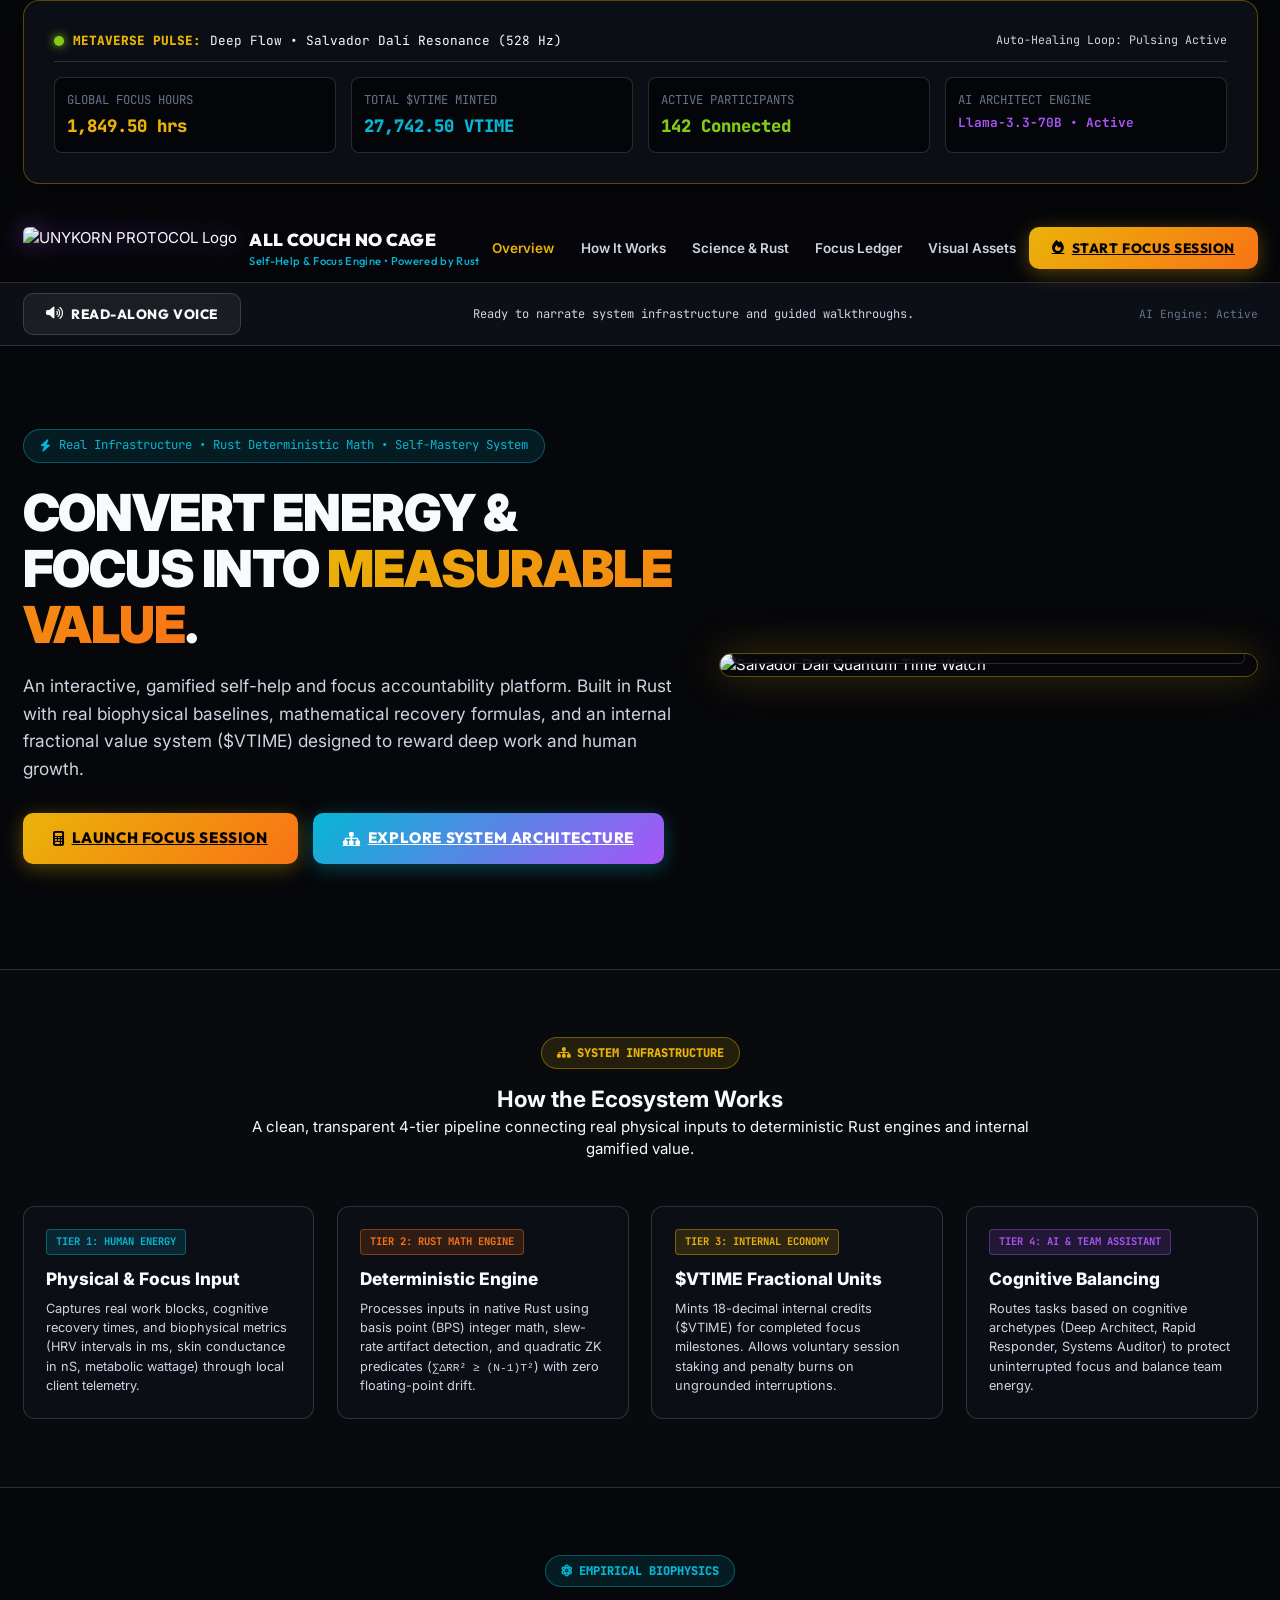
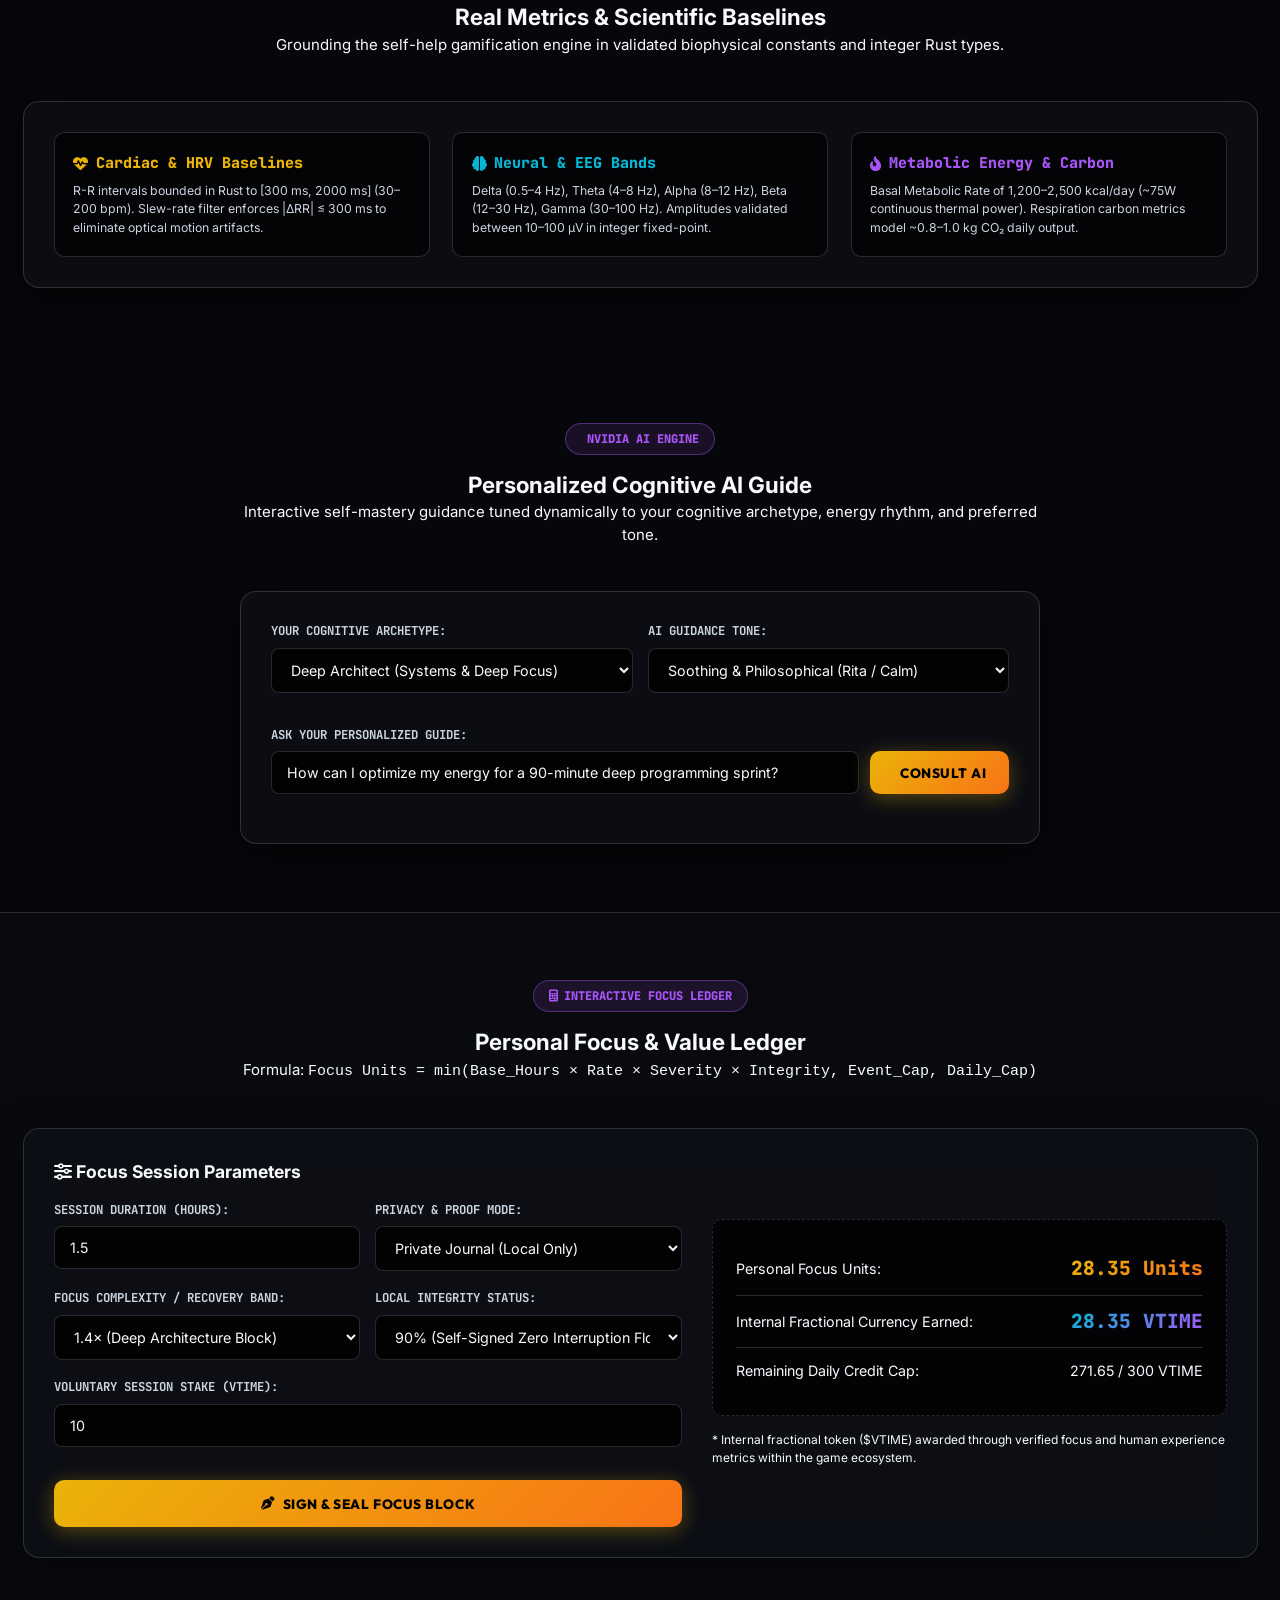
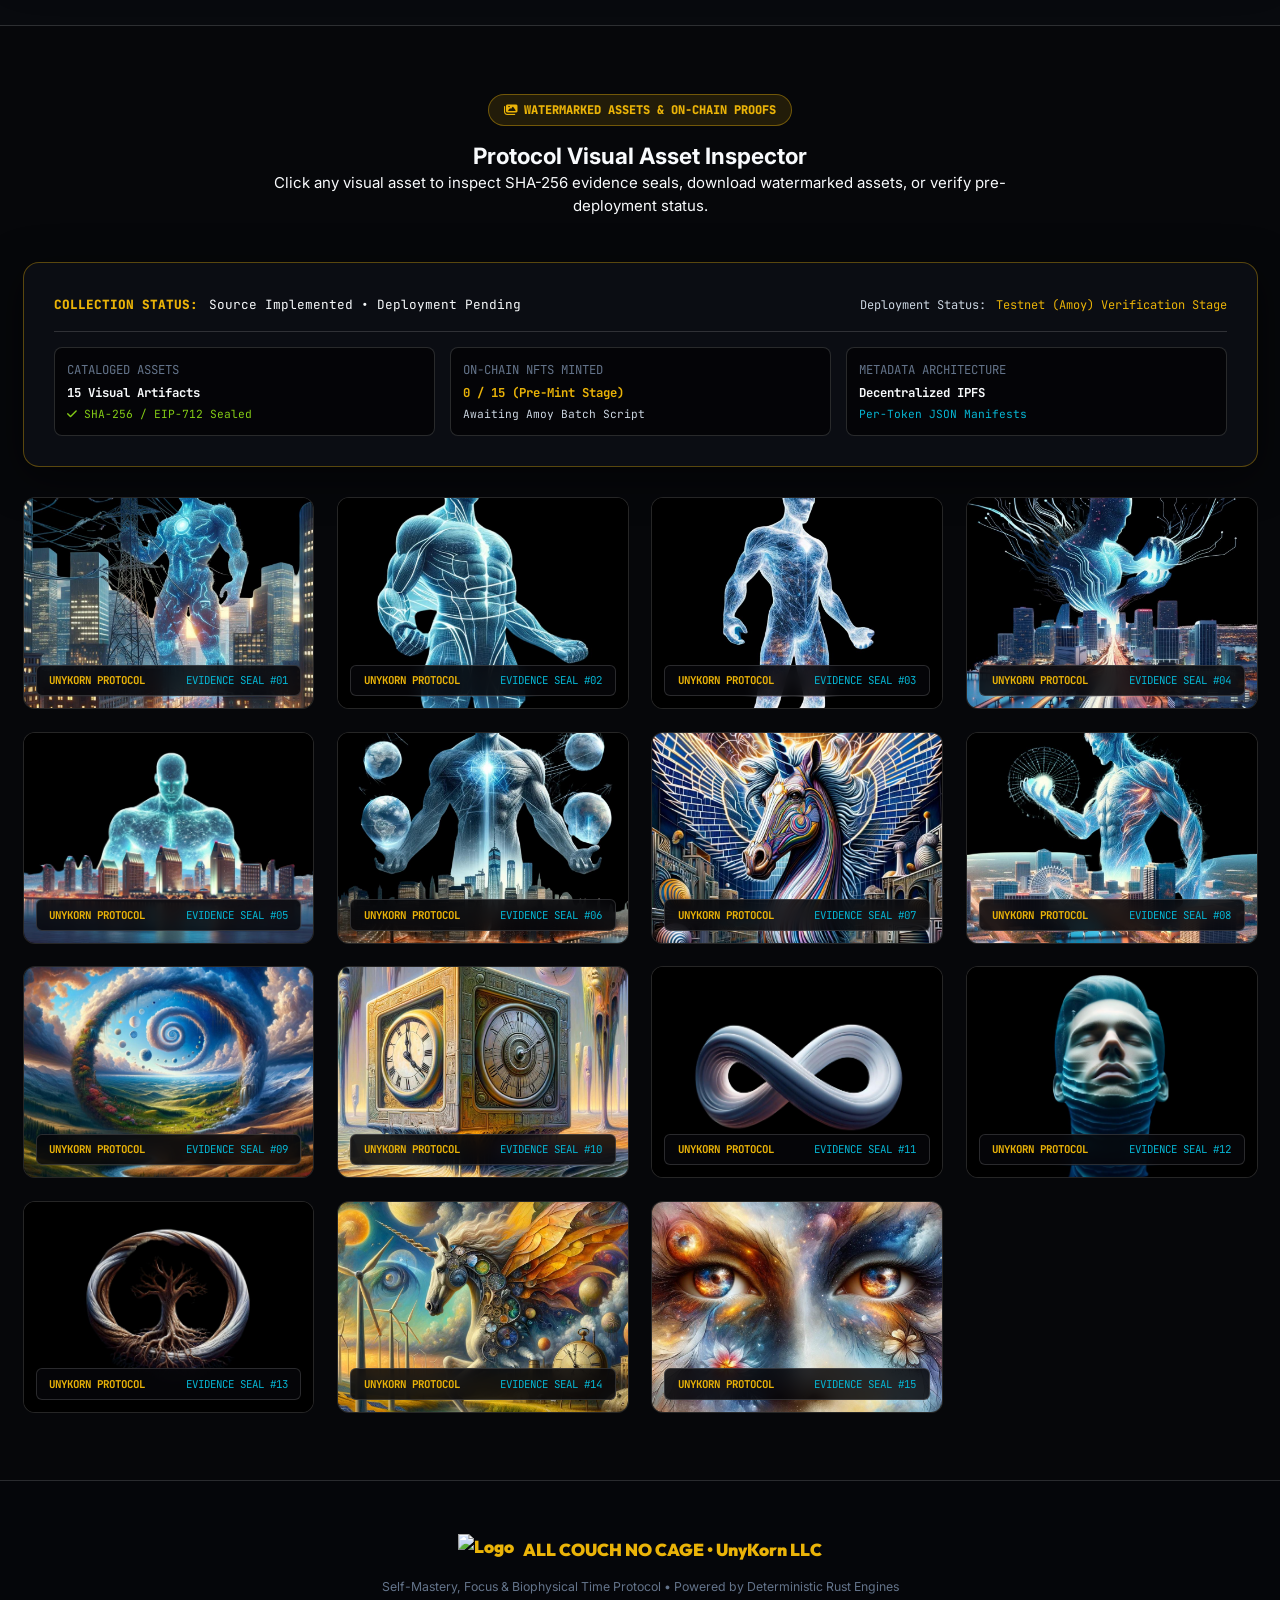
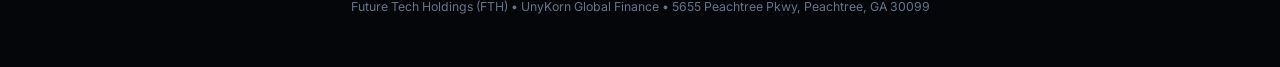
==== index.html @ 0e768bc2 "feat: Bring entire Metaverse World Pulse HUD, Live Poller, and Autonomous Architect Engine to life" ====
<!DOCTYPE html>
<html lang="en">
<head>
  <meta charset="UTF-8" />
  <meta name="viewport" content="width=device-width, initial-scale=1.0" />
  <title>ALL COUCH NO CAGE — Self-Mastery, Focus & Biophysical Time Protocol</title>
  <meta name="description" content="A self-help, focus accountability, and biophysical energy tracking system powered by deterministic Rust engines, verifiable math, and interactive personal growth tools." />
  
  <!-- Google Fonts: Outfit (Display), Inter (Body), JetBrains Mono (Technical) -->
  <link rel="preconnect" href="https://fonts.googleapis.com" />
  <link rel="preconnect" href="https://fonts.gstatic.com" crossorigin />
  <link href="https://fonts.googleapis.com/css2?family=Outfit:wght@600;700;800;900&family=Inter:wght@400;500;600;700&family=JetBrains+Mono:wght@400;500;700&display=swap" rel="stylesheet" />
  
  <!-- Font Awesome Icons -->
  <link rel="stylesheet" href="https://cdnjs.cloudflare.com/ajax/libs/font-awesome/6.4.0/css/all.min.css" />

  <!-- Liquid Glassmorphism Stylesheet -->
  <link rel="stylesheet" href="style.css" />

  <style>
    /* System Architecture Visual Tree */
    .arch-flow-grid {
      display: grid;
      grid-template-columns: repeat(auto-fit, minmax(260px, 1fr));
      gap: 1.5rem;
      margin-top: 2rem;
    }
    .arch-card {
      background: rgba(14, 17, 24, 0.75);
      border: 1px solid var(--border-glass);
      border-radius: 12px;
      padding: 1.5rem;
      position: relative;
      transition: var(--transition-glass);
    }
    .arch-card:hover {
      border-color: var(--accent-gold);
      transform: translateY(-3px);
    }
    .arch-badge {
      display: inline-block;
      padding: 0.25rem 0.6rem;
      font-family: var(--font-mono);
      font-size: 0.7rem;
      font-weight: 700;
      border-radius: 4px;
      margin-bottom: 0.75rem;
      text-transform: uppercase;
    }
    .badge-rust { background: rgba(249, 115, 22, 0.15); color: var(--accent-flame); border: 1px solid rgba(249, 115, 22, 0.4); }
    .badge-bio { background: rgba(6, 182, 212, 0.15); color: var(--accent-cyan); border: 1px solid rgba(6, 182, 212, 0.4); }
    .badge-token { background: rgba(234, 179, 8, 0.15); color: var(--accent-gold); border: 1px solid rgba(234, 179, 8, 0.4); }
    .badge-ai { background: rgba(168, 85, 247, 0.15); color: var(--accent-purple); border: 1px solid rgba(168, 85, 247, 0.4); }

    /* Interactive Voice & Narration Bar */
    .narration-bar {
      position: sticky;
      top: 65px;
      z-index: 95;
      background: rgba(14, 17, 24, 0.9);
      backdrop-filter: blur(16px);
      border-bottom: 1px solid var(--border-glass);
      padding: 0.65rem 1.5rem;
      display: flex;
      align-items: center;
      justify-content: space-between;
      gap: 1rem;
      font-size: 0.85rem;
    }
    .read-highlight {
      outline: 2px solid var(--accent-gold);
      background: rgba(234, 179, 8, 0.08) !important;
      border-radius: 8px;
      transition: all 0.3s ease;
    }
  </style>
</head>
<body>

  <!-- Live Metaverse World Pulse HUD -->
  <section class="section" style="padding-top: 0; padding-bottom: 2rem;">
    <div class="section-container">
      <div class="glass-panel" style="border-color: rgba(234, 179, 8, 0.35); background: rgba(14, 17, 24, 0.85);">
        <div style="display: flex; justify-content: space-between; align-items: center; flex-wrap: wrap; gap: 1rem; border-bottom: 1px solid var(--border-glass); padding-bottom: 0.75rem; margin-bottom: 1rem;">
          <div style="display: flex; align-items: center; gap: 0.6rem;">
            <span style="display: inline-block; width: 10px; height: 10px; border-radius: 50%; background: var(--accent-lime); box-shadow: 0 0 10px var(--accent-lime);"></span>
            <span style="font-family: var(--font-mono); font-size: 0.85rem; color: var(--accent-gold); font-weight: 800;">METAVERSE PULSE:</span>
            <span id="worldAtmosphere" style="font-family: var(--font-mono); font-size: 0.85rem; color: var(--text-main);">Deep Flow • Salvador Dalí Resonance (528 Hz)</span>
          </div>
          <div style="font-family: var(--font-mono); font-size: 0.78rem; color: var(--text-muted);">
            Auto-Healing Loop: <span class="text-lime">Pulsing Active</span>
          </div>
        </div>

        <div style="display: grid; grid-template-columns: repeat(auto-fit, minmax(180px, 1fr)); gap: 1rem; font-family: var(--font-mono); font-size: 0.82rem;">
          <div style="background: rgba(0,0,0,0.6); padding: 0.85rem; border-radius: 8px; border: 1px solid var(--border-glass);">
            <div style="color: var(--text-dim); margin-bottom: 0.25rem;">GLOBAL FOCUS HOURS</div>
            <div id="worldGlobalHours" style="color: var(--accent-gold); font-size: 1.15rem; font-weight: 800;">1,849.50 hrs</div>
          </div>
          <div style="background: rgba(0,0,0,0.6); padding: 0.85rem; border-radius: 8px; border: 1px solid var(--border-glass);">
            <div style="color: var(--text-dim); margin-bottom: 0.25rem;">TOTAL $VTIME MINTED</div>
            <div id="worldTotalVtime" style="color: var(--accent-cyan); font-size: 1.15rem; font-weight: 800;">27,742.50 VTIME</div>
          </div>
          <div style="background: rgba(0,0,0,0.6); padding: 0.85rem; border-radius: 8px; border: 1px solid var(--border-glass);">
            <div style="color: var(--text-dim); margin-bottom: 0.25rem;">ACTIVE PARTICIPANTS</div>
            <div id="worldParticipants" style="color: var(--accent-lime); font-size: 1.15rem; font-weight: 800;">142 Connected</div>
          </div>
          <div style="background: rgba(0,0,0,0.6); padding: 0.85rem; border-radius: 8px; border: 1px solid var(--border-glass);">
            <div style="color: var(--text-dim); margin-bottom: 0.25rem;">AI ARCHITECT ENGINE</div>
            <div style="color: var(--accent-purple); font-size: 0.85rem; font-weight: 700; margin-top: 0.25rem;">Llama-3.3-70B • Active</div>
          </div>
        </div>
      </div>
    </div>
  </section>
  <div class="liquid-orb orb-gold"></div>
  <div class="liquid-orb orb-cyan"></div>
  <div class="liquid-orb orb-purple"></div>

  <!-- Asset Inspection Lightbox Modal -->
  <div class="modal-overlay" id="assetLightboxModal">
    <div class="lightbox-card">
      <div style="display: flex; justify-content: space-between; align-items: center; border-bottom: 1px solid var(--border-glass); padding-bottom: 0.85rem;">
        <h3 id="lightboxTitle" style="font-size: 1.15rem; font-weight: 800;" class="gold-gradient">Protocol Visual Asset Inspector</h3>
        <button id="closeLightboxBtn" style="background: transparent; border: none; color: var(--text-muted); font-size: 1.4rem; cursor: pointer;">&times;</button>
      </div>

      <div class="lightbox-img-box">
        <div style="position: absolute; top: 12px; right: 12px; background: rgba(234, 179, 8, 0.9); color: #000; padding: 0.4rem 0.85rem; font-family: var(--font-mono); font-size: 0.72rem; font-weight: 800; border-radius: 4px; text-transform: uppercase;">
          UNYKORN PROTOCOL • EVIDENCE SEALED
        </div>
        <img id="lightboxImg" src="images/dali_clock.jpg" alt="Asset Preview" />
      </div>

      <div style="display: flex; justify-content: space-between; font-size: 0.82rem; color: var(--text-muted); font-family: var(--font-mono); margin-bottom: 1.25rem;">
        <span>Format: High-Res Protocol Asset</span>
        <span id="lightboxHash" class="text-cyan">Evidence Hash: 0x8ace92e41b7392a...</span>
        <span class="text-lime">Amoy Verification Stage</span>
      </div>

      <div class="lightbox-actions">
        <a id="downloadAssetBtn" href="images/dali_clock.jpg" download="UNYKORN_PROTOCOL_ASSET.jpg" class="btn btn-gold" style="text-decoration: none;">
          <i class="fa-solid fa-download"></i> Download Watermarked Asset
        </a>
        <button class="btn btn-glass" id="copyHashBtn">
          <i class="fa-solid fa-copy text-cyan"></i> Copy Evidence Seal Hash
        </button>
        <button class="btn btn-cyan" id="attachEvidenceBtn">
          <i class="fa-solid fa-calculator"></i> Attach to Personal Calculator
        </button>
      </div>
    </div>
  </div>

  <!-- Header Navigation -->
  <header class="navbar">
    <div class="nav-container">
      <a href="#overview" class="brand">
        <img src="images/official_logo.png" alt="UNYKORN PROTOCOL Logo" class="brand-logo-img" />
        <div class="brand-text">
          <span>ALL COUCH NO CAGE</span>
          <span class="brand-sub">Self-Help & Focus Engine • Powered by Rust</span>
        </div>
      </a>

      <ul class="nav-links">
        <li><a href="#overview" class="active">Overview</a></li>
        <li><a href="#architecture">How It Works</a></li>
        <li><a href="#biometrics">Science & Rust</a></li>
        <li><a href="#calculator">Focus Ledger</a></li>
        <li><a href="#gallery">Visual Assets</a></li>
      </ul>

      <div class="nav-actions">
        <a href="#calculator" class="btn btn-gold btn-sm">
          <i class="fa-solid fa-fire"></i> Start Focus Session
        </a>
      </div>
    </div>
  </header>

  <!-- Interactive AI Read-Along & Narration Bar -->
  <div class="narration-bar">
    <div style="display: flex; align-items: center; gap: 0.75rem;">
      <button class="btn btn-glass btn-sm" id="playReadAlongBtn">
        <i class="fa-solid fa-volume-high text-gold" id="playIcon"></i> <span id="playBtnText">Read-Along Voice</span>
      </button>
      <button class="btn btn-glass btn-sm" id="stopReadAlongBtn" style="display: none;">
        <i class="fa-solid fa-stop text-cyan"></i> Stop
      </button>
    </div>
    <div style="color: var(--text-muted); font-family: var(--font-mono); font-size: 0.8rem; overflow: hidden; text-overflow: ellipsis; white-space: nowrap; max-width: 600px;" id="narrationStatusText">
      <i class="fa-solid fa-waveform text-gold"></i> Ready to narrate system infrastructure and guided walkthroughs.
    </div>
    <div style="font-family: var(--font-mono); font-size: 0.75rem; color: var(--text-dim);">
      AI Engine: Active
    </div>
  </div>

  <!-- Hero Section -->
  <section class="hero-section" id="overview">
    <div class="hero-grid">
      <div class="hero-content" id="readSection1">
        <div class="hero-tag">
          <i class="fa-solid fa-bolt"></i> Real Infrastructure • Rust Deterministic Math • Self-Mastery System
        </div>

        <h1 class="hero-title">
          CONVERT ENERGY & FOCUS INTO <span class="gold-gradient">MEASURABLE VALUE</span>.
        </h1>

        <p class="hero-desc">
          An interactive, gamified self-help and focus accountability platform. Built in Rust with real biophysical baselines, mathematical recovery formulas, and an internal fractional value system ($VTIME) designed to reward deep work and human growth.
        </p>

        <div class="hero-ctas">
          <a href="#calculator" class="btn btn-gold btn-lg">
            <i class="fa-solid fa-calculator"></i> Launch Focus Session
          </a>
          <a href="#architecture" class="btn btn-cyan btn-lg">
            <i class="fa-solid fa-sitemap"></i> Explore System Architecture
          </a>
        </div>
      </div>

      <!-- Salvador Dalí Quantum Time Watch Visual -->
      <div class="hero-art-box">
        <img src="images/dali_clock.jpg" alt="Salvador Dalí Quantum Time Watch" class="hero-art-img" />
        <div class="liquid-watermark">
          <span class="watermark-brand">UNYKORN PROTOCOL</span>
          <span>DETERMINISTIC RUST ENGINE • EIP-712 VERIFIABLE</span>
        </div>
      </div>
    </div>
  </section>

  <!-- System Architecture & How It Works -->
  <section class="section section-alt" id="architecture">
    <div class="section-container">
      <div class="section-header" id="readSection2">
        <div class="pill-tag gold-pill"><i class="fa-solid fa-sitemap"></i> System Infrastructure</div>
        <h2>How the Ecosystem Works</h2>
        <p>A clean, transparent 4-tier pipeline connecting real physical inputs to deterministic Rust engines and internal gamified value.</p>
      </div>

      <div class="arch-flow-grid">
        <div class="arch-card">
          <div class="arch-badge badge-bio">Tier 1: Human Energy</div>
          <h3 style="font-size: 1.15rem; font-weight: 800; margin-bottom: 0.5rem;">Physical & Focus Input</h3>
          <p style="font-size: 0.85rem; color: var(--text-muted); line-height: 1.5;">
            Captures real work blocks, cognitive recovery times, and biophysical metrics (HRV intervals in ms, skin conductance in nS, metabolic wattage) through local client telemetry.
          </p>
        </div>

        <div class="arch-card">
          <div class="arch-badge badge-rust">Tier 2: Rust Math Engine</div>
          <h3 style="font-size: 1.15rem; font-weight: 800; margin-bottom: 0.5rem;">Deterministic Engine</h3>
          <p style="font-size: 0.85rem; color: var(--text-muted); line-height: 1.5;">
            Processes inputs in native Rust using basis point (BPS) integer math, slew-rate artifact detection, and quadratic ZK predicates (<code style="font-size: 0.75rem;">∑ΔRR² ≥ (N-1)T²</code>) with zero floating-point drift.
          </p>
        </div>

        <div class="arch-card">
          <div class="arch-badge badge-token">Tier 3: Internal Economy</div>
          <h3 style="font-size: 1.15rem; font-weight: 800; margin-bottom: 0.5rem;">$VTIME Fractional Units</h3>
          <p style="font-size: 0.85rem; color: var(--text-muted); line-height: 1.5;">
            Mints 18-decimal internal credits ($VTIME) for completed focus milestones. Allows voluntary session staking and penalty burns on ungrounded interruptions.
          </p>
        </div>

        <div class="arch-card">
          <div class="arch-badge badge-ai">Tier 4: AI & Team Assistant</div>
          <h3 style="font-size: 1.15rem; font-weight: 800; margin-bottom: 0.5rem;">Cognitive Balancing</h3>
          <p style="font-size: 0.85rem; color: var(--text-muted); line-height: 1.5;">
            Routes tasks based on cognitive archetypes (Deep Architect, Rapid Responder, Systems Auditor) to protect uninterrupted focus and balance team energy.
          </p>
        </div>
      </div>
    </div>
  </section>

  <!-- Science, Biophysics & Rust Verification -->
  <section class="section" id="biometrics">
    <div class="section-container">
      <div class="section-header" id="readSection3">
        <div class="pill-tag cyan-pill"><i class="fa-solid fa-atom"></i> Empirical Biophysics</div>
        <h2>Real Metrics & Scientific Baselines</h2>
        <p>Grounding the self-help gamification engine in validated biophysical constants and integer Rust types.</p>
      </div>

      <div class="glass-panel" style="display: grid; grid-template-columns: repeat(auto-fit, minmax(280px, 1fr)); gap: 1.5rem;">
        <div style="background: rgba(0,0,0,0.6); padding: 1.25rem; border-radius: 10px; border: 1px solid var(--border-glass);">
          <div style="display: flex; align-items: center; gap: 0.5rem; color: var(--accent-gold); font-weight: 800; font-family: var(--font-mono); margin-bottom: 0.5rem;">
            <i class="fa-solid fa-heart-pulse"></i> Cardiac & HRV Baselines
          </div>
          <p style="font-size: 0.82rem; color: var(--text-muted); line-height: 1.5;">
            R-R intervals bounded in Rust to [300 ms, 2000 ms] (30–200 bpm). Slew-rate filter enforces |ΔRR| ≤ 300 ms to eliminate optical motion artifacts.
          </p>
        </div>

        <div style="background: rgba(0,0,0,0.6); padding: 1.25rem; border-radius: 10px; border: 1px solid var(--border-glass);">
          <div style="display: flex; align-items: center; gap: 0.5rem; color: var(--accent-cyan); font-weight: 800; font-family: var(--font-mono); margin-bottom: 0.5rem;">
            <i class="fa-solid fa-brain"></i> Neural & EEG Bands
          </div>
          <p style="font-size: 0.82rem; color: var(--text-muted); line-height: 1.5;">
            Delta (0.5–4 Hz), Theta (4–8 Hz), Alpha (8–12 Hz), Beta (12–30 Hz), Gamma (30–100 Hz). Amplitudes validated between 10–100 µV in integer fixed-point.
          </p>
        </div>

        <div style="background: rgba(0,0,0,0.6); padding: 1.25rem; border-radius: 10px; border: 1px solid var(--border-glass);">
          <div style="display: flex; align-items: center; gap: 0.5rem; color: var(--accent-purple); font-weight: 800; font-family: var(--font-mono); margin-bottom: 0.5rem;">
            <i class="fa-solid fa-fire-flame-curved"></i> Metabolic Energy & Carbon
          </div>
          <p style="font-size: 0.82rem; color: var(--text-muted); line-height: 1.5;">
            Basal Metabolic Rate of 1,200–2,500 kcal/day (~75W continuous thermal power). Respiration carbon metrics model ~0.8–1.0 kg CO₂ daily output.
          </p>
        </div>
      </div>
    </div>
  </section>

  <!-- Interactive Personalized AI Guide Section -->
  <section class="section" id="ai-assistant">
    <div class="section-container">
      <div class="section-header">
        <div class="pill-tag purple-pill"><i class="fa-solid fa-microchip-ai"></i> NVIDIA AI Engine</div>
        <h2>Personalized Cognitive AI Guide</h2>
        <p>Interactive self-mastery guidance tuned dynamically to your cognitive archetype, energy rhythm, and preferred tone.</p>
      </div>

      <div class="glass-panel" style="max-width: 800px; margin: 0 auto;">
        <div class="form-row" style="margin-bottom: 1rem;">
          <div class="form-group">
            <label>Your Cognitive Archetype:</label>
            <select id="assistantArchetype">
              <option value="DeepArchitect" selected>Deep Architect (Systems & Deep Focus)</option>
              <option value="RapidResponder">Rapid Responder (High Flow & Triage)</option>
              <option value="SystemsAuditor">Systems Auditor (Precision & Verification)</option>
              <option value="CreativeSynthesizer">Creative Synthesizer (Vision & Exploration)</option>
            </select>
          </div>
          <div class="form-group">
            <label>AI Guidance Tone:</label>
            <select id="assistantTone">
              <option value="Soothing" selected>Soothing & Philosophical (Rita / Calm)</option>
              <option value="Analytical">Analytical & Mathematical (DeepSeek)</option>
              <option value="Direct">Direct & Focused Action</option>
              <option value="Visionary">Visionary & Inspiring</option>
            </select>
          </div>
        </div>

        <div class="form-group">
          <label>Ask your personalized guide:</label>
          <div style="display: flex; gap: 0.75rem;">
            <input type="text" id="assistantPromptInput" placeholder="e.g., How can I eliminate context switching during my next 2-hour coding block?" value="How can I optimize my energy for a 90-minute deep programming sprint?" style="flex: 1;" />
            <button class="btn btn-gold" id="askAssistantBtn">
              <i class="fa-solid fa-sparkles"></i> Consult AI
            </button>
          </div>
        </div>

        <div id="assistantResponseBox" style="margin-top: 1.5rem; background: rgba(0,0,0,0.6); padding: 1.25rem; border-radius: 8px; border: 1px solid var(--border-glass); font-size: 0.88rem; line-height: 1.6; color: var(--text-main); display: none;">
          <div style="display: flex; justify-content: space-between; align-items: center; margin-bottom: 0.5rem; border-bottom: 1px solid var(--border-glass); padding-bottom: 0.35rem;">
            <span style="font-family: var(--font-mono); font-size: 0.75rem; color: var(--accent-gold); font-weight: 700;">NVIDIA NEMOTRON-3 GUIDANCE</span>
            <span id="responseStatus" style="font-size: 0.72rem; color: var(--accent-cyan); font-family: var(--font-mono);">Generation Complete</span>
          </div>
          <p id="assistantResponseText" style="white-space: pre-wrap; margin: 0;"></p>
        </div>
      </div>
    </div>
  </section>

  <!-- Personal Focus Accounting & Integrity Calculator Section -->
  <section class="section section-alt" id="calculator">
    <div class="section-container">
      <div class="section-header" id="readSection4">
        <div class="pill-tag purple-pill"><i class="fa-solid fa-calculator"></i> Interactive Focus Ledger</div>
        <h2>Personal Focus & Value Ledger</h2>
        <p>Formula: <code>Focus Units = min(Base_Hours × Rate × Severity × Integrity, Event_Cap, Daily_Cap)</code></p>
      </div>

      <div class="glass-panel calc-grid">
        <div class="calc-inputs">
          <h3><i class="fa-solid fa-sliders text-cyan"></i> Focus Session Parameters</h3>

          <div class="form-row" style="margin-top: 1rem;">
            <div class="form-group">
              <label>Session Duration (Hours):</label>
              <input type="number" id="calcHours" value="1.5" step="0.1" min="0.1" max="24" />
            </div>
            <div class="form-group">
              <label>Privacy & Proof Mode:</label>
              <select id="privacyModeSelect">
                <option value="private" selected>Private Journal (Local Only)</option>
                <option value="proof">Proof Receipt (Hash on-chain)</option>
                <option value="zk">Selective ZK Proof (Predicate only)</option>
              </select>
            </div>
          </div>

          <div class="form-row">
            <div class="form-group">
              <label>Focus Complexity / Recovery Band:</label>
              <select id="calcSeverity">
                <option value="10000">1.0× (Standard Flow)</option>
                <option value="12000">1.2× (Moderate Context Shift)</option>
                <option value="14000" selected>1.4× (Deep Architecture Block)</option>
                <option value="18000">1.8× (High Complexity Synthesis)</option>
              </select>
            </div>
            <div class="form-group">
              <label>Local Integrity Status:</label>
              <select id="calcEvidenceTier">
                <option value="8000">80% (Self-Reported Completed Session)</option>
                <option value="9000" selected>90% (Self-Signed Zero Interruption Flow)</option>
                <option value="10000">100% (Participant-Signed Session Commitment)</option>
              </select>
            </div>
          </div>

          <div class="form-group">
            <label>Voluntary Session Stake (VTIME):</label>
            <input type="number" id="voluntaryStakeInput" value="10" min="0" max="100" />
          </div>

          <button class="btn btn-gold btn-block" id="triggerEipSignBtn" style="margin-top: 1rem;">
            <i class="fa-solid fa-pen-nib"></i> Sign & Seal Focus Block
          </button>
        </div>

        <div class="calc-results-box">
          <div class="impact-display-box">
            <div class="impact-val-item">
              <span>Personal Focus Units:</span>
              <span id="impactScoreBps" class="val-highlight gold-gradient">22.68 Units</span>
            </div>
            <div class="impact-val-item">
              <span>Internal Fractional Currency Earned:</span>
              <span id="impactCentsVal" class="val-highlight cyan-gradient">22.68 VTIME</span>
            </div>
            <div class="impact-val-item">
              <span>Remaining Daily Credit Cap:</span>
              <span id="confidenceDisplay" class="text-muted">277.32 / 300 VTIME</span>
            </div>
          </div>

          <p class="text-dim" style="font-size: 0.8rem; margin-top: 1rem; line-height: 1.5;">
            * Internal fractional token ($VTIME) awarded through verified focus and human experience metrics within the game ecosystem.
          </p>
        </div>
      </div>
    </div>
  </section>

  <!-- Shared Image Showcase Gallery Section -->
  <section class="section" id="gallery">
    <div class="section-container">
      <div class="section-header" id="readSection5">
        <div class="pill-tag gold-pill"><i class="fa-solid fa-images"></i> Watermarked Assets & On-Chain Proofs</div>
        <h2>Protocol Visual Asset Inspector</h2>
        <p>Click any visual asset to inspect SHA-256 evidence seals, download watermarked assets, or verify pre-deployment status.</p>
      </div>

      <!-- Live On-Chain Minting Status Panel -->
      <div class="glass-panel" style="margin-bottom: 2rem; border-color: rgba(234, 179, 8, 0.35);">
        <div style="display: flex; justify-content: space-between; align-items: center; flex-wrap: wrap; gap: 1rem; border-bottom: 1px solid var(--border-glass); padding-bottom: 1rem; margin-bottom: 1rem;">
          <div>
            <span style="font-family: var(--font-mono); font-size: 0.85rem; color: var(--accent-gold); font-weight: 800;">COLLECTION STATUS:</span>
            <span style="font-family: var(--font-mono); font-size: 0.85rem; color: var(--text-main); margin-left: 0.5rem;">Source Implemented • Deployment Pending</span>
          </div>
          <div>
            <span style="font-family: var(--font-mono); font-size: 0.8rem; color: var(--text-muted);">Deployment Status:</span>
            <span style="font-family: var(--font-mono); font-size: 0.8rem; color: var(--accent-gold); margin-left: 0.35rem;">Testnet (Amoy) Verification Stage</span>
          </div>
        </div>

        <div style="display: grid; grid-template-columns: repeat(auto-fit, minmax(220px, 1fr)); gap: 1rem; font-size: 0.82rem; font-family: var(--font-mono);">
          <div style="background: rgba(0,0,0,0.6); padding: 0.85rem; border-radius: 8px; border: 1px solid var(--border-glass);">
            <div style="color: var(--text-dim); margin-bottom: 0.3rem;">CATALOGED ASSETS</div>
            <div style="color: var(--text-main); font-weight: 700;">15 Visual Artifacts</div>
            <div style="color: var(--accent-lime); font-size: 0.75rem; margin-top: 0.25rem;"><i class="fa-solid fa-check"></i> SHA-256 / EIP-712 Sealed</div>
          </div>
          <div style="background: rgba(0,0,0,0.6); padding: 0.85rem; border-radius: 8px; border: 1px solid var(--border-glass);">
            <div style="color: var(--text-dim); margin-bottom: 0.3rem;">ON-CHAIN NFTS MINTED</div>
            <div style="color: var(--accent-gold); font-weight: 700;">0 / 15 (Pre-Mint Stage)</div>
            <div style="color: var(--text-muted); font-size: 0.75rem; margin-top: 0.25rem;">Awaiting Amoy Batch Script</div>
          </div>
          <div style="background: rgba(0,0,0,0.6); padding: 0.85rem; border-radius: 8px; border: 1px solid var(--border-glass);">
            <div style="color: var(--text-dim); margin-bottom: 0.3rem;">METADATA ARCHITECTURE</div>
            <div style="color: var(--text-main); font-weight: 700;">Decentralized IPFS</div>
            <div style="color: var(--accent-cyan); font-size: 0.75rem; margin-top: 0.25rem;">Per-Token JSON Manifests</div>
          </div>
        </div>
      </div>

      <div class="shared-images-grid" id="watermarkedGalleryGrid">
        <!-- 15 Shared Watermarked Assets injected dynamically via JS -->
      </div>
    </div>
  </section>

  <!-- Footer -->
  <footer class="footer">
    <div class="footer-brand">
      <img src="images/official_logo.png" alt="Logo" style="height: 32px;" />
      <span>ALL COUCH NO CAGE • UnyKorn LLC</span>
    </div>
    <p class="footer-copy">
      Self-Mastery, Focus & Biophysical Time Protocol • Powered by Deterministic Rust Engines<br />
      Future Tech Holdings (FTH) • UnyKorn Global Finance • 5655 Peachtree Pkwy, Peachtree, GA 30099
    </p>
  </footer>

  <!-- Application Engine -->
  <script src="app.js"></script>
</body>
</html>
---- style.css ----
/* ==========================================================================
   ALL COUCH NO CAGE — SALVADOR DALI LIQUID GLASSMORPHISM SYSTEM
   Theme: Wasted Time Protocol & Quantum Spacetime Distortion
   Palette: Cosmic Void (#06070A), Melted Gold (#EAB308), Liquid Cyan (#06B6D4),
            Plasma Purple (#A855F7), Flame Orange (#F97316), Lime (#84CC16)
   ========================================================================== */

:root {
  --bg-dark: #06070a;
  --bg-glass: rgba(14, 17, 24, 0.72);
  --bg-glass-hover: rgba(22, 27, 38, 0.85);
  --border-glass: rgba(255, 255, 255, 0.15);
  --border-glow-gold: rgba(234, 179, 8, 0.4);
  --border-glow-cyan: rgba(6, 182, 212, 0.4);

  --text-main: #f8fafc;
  --text-muted: #cbd5e1;
  --text-dim: #64748b;

  --accent-gold: #eab308;
  --accent-cyan: #06b6d4;
  --accent-purple: #a855f7;
  --accent-flame: #f97316;
  --accent-lime: #84cc16;

  --font-display: 'Outfit', -apple-system, sans-serif;
  --font-body: 'Inter', sans-serif;
  --font-mono: 'JetBrains Mono', monospace;

  --transition-glass: 0.25s cubic-bezier(0.4, 0, 0.2, 1);
}

* { box-sizing: border-box; margin: 0; padding: 0; }
html { scroll-behavior: smooth; background-color: var(--bg-dark); color: var(--text-main); font-family: var(--font-body); font-size: 15px; line-height: 1.5; }
body { overflow-x: hidden; min-height: 100vh; background-color: var(--bg-dark); position: relative; }

/* Cosmic Liquid Ambient Orbs */
.liquid-orb { position: fixed; border-radius: 50%; filter: blur(150px); pointer-events: none; z-index: -1; opacity: 0.28; }
.orb-gold { top: -10%; left: 15%; width: 55vw; height: 55vw; background: radial-gradient(circle, var(--accent-gold), transparent 70%); }
.orb-cyan { top: 35%; right: -10%; width: 50vw; height: 50vw; background: radial-gradient(circle, var(--accent-cyan), transparent 70%); }
.orb-purple { bottom: -10%; left: -10%; width: 60vw; height: 60vw; background: radial-gradient(circle, var(--accent-purple), transparent 70%); }

/* Liquid Glass Card Container */
.glass-panel { background: var(--bg-glass); border: 1px solid var(--border-glass); backdrop-filter: blur(24px); -webkit-backdrop-filter: blur(24px); border-radius: 16px; padding: 2rem; box-shadow: 0 10px 40px rgba(0, 0, 0, 0.5); transition: var(--transition-glass); }
.glass-panel:hover { border-color: rgba(255, 255, 255, 0.25); }

/* Typography Gradients */
.gold-gradient { background: linear-gradient(135deg, var(--accent-gold), var(--accent-flame)); -webkit-background-clip: text; -webkit-text-fill-color: transparent; }
.cyan-gradient { background: linear-gradient(135deg, var(--accent-cyan), var(--accent-purple)); -webkit-background-clip: text; -webkit-text-fill-color: transparent; }

/* Header & Navigation */
.navbar { position: sticky; top: 0; z-index: 100; background: rgba(6, 7, 10, 0.85); backdrop-filter: blur(20px); -webkit-backdrop-filter: blur(20px); border-bottom: 1px solid var(--border-glass); }
.nav-container { max-width: 1320px; margin: 0 auto; padding: 0.85rem 1.5rem; display: flex; align-items: center; justify-content: space-between; }
.brand { display: flex; align-items: center; gap: 0.85rem; text-decoration: none; color: var(--text-main); }
.brand-logo-img { height: 42px; width: auto; filter: drop-shadow(0 0 12px rgba(168, 85, 247, 0.6)); border-radius: 6px; }
.brand-text { font-family: var(--font-display); font-weight: 900; font-size: 1.15rem; letter-spacing: 0.02em; }
.brand-sub { font-size: 0.75rem; color: var(--accent-cyan); display: block; font-weight: 500; }

.nav-links { display: flex; gap: 1.75rem; list-style: none; }
.nav-links a { color: var(--text-muted); text-decoration: none; font-size: 0.9rem; font-weight: 600; transition: var(--transition-glass); }
.nav-links a:hover, .nav-links a.active { color: var(--accent-gold); }

/* Buttons */
.btn { border: none; cursor: pointer; font-family: var(--font-display); font-weight: 800; border-radius: 10px; transition: var(--transition-glass); display: inline-flex; align-items: center; justify-content: center; gap: 0.5rem; text-transform: uppercase; letter-spacing: 0.04em; outline: none; }
.btn-gold { background: linear-gradient(135deg, var(--accent-gold), var(--accent-flame)); color: #000; padding: 0.75rem 1.5rem; font-size: 0.9rem; box-shadow: 0 4px 20px rgba(234, 179, 8, 0.35); }
.btn-gold:hover { transform: translateY(-2px); box-shadow: 0 6px 25px rgba(234, 179, 8, 0.55); }
.btn-cyan { background: linear-gradient(135deg, var(--accent-cyan), var(--accent-purple)); color: #fff; padding: 0.75rem 1.5rem; font-size: 0.9rem; box-shadow: 0 4px 20px rgba(6, 182, 212, 0.35); }
.btn-cyan:hover { transform: translateY(-2px); box-shadow: 0 6px 25px rgba(6, 182, 212, 0.55); }
.btn-glass { background: rgba(255, 255, 255, 0.06); border: 1px solid var(--border-glass); color: var(--text-main); padding: 0.75rem 1.5rem; font-size: 0.9rem; backdrop-filter: blur(12px); }
.btn-glass:hover { background: rgba(255, 255, 255, 0.12); border-color: var(--accent-gold); }

.btn-lg { padding: 0.95rem 2rem; font-size: 1rem; }
.btn-block { width: 100%; padding: 0.95rem; }

/* Truth Banner */
.truth-banner { background: rgba(234, 179, 8, 0.08); border-bottom: 1px solid rgba(234, 179, 8, 0.3); padding: 0.75rem 1.5rem; text-align: center; font-size: 0.88rem; }
.truth-banner strong { color: var(--accent-gold); }

/* Hero Section */
.hero-section { position: relative; padding: 5.5rem 1.5rem 4.5rem; max-width: 1280px; margin: 0 auto; }
.hero-grid { display: grid; grid-template-columns: 1.1fr 0.9fr; gap: 2.5rem; align-items: center; }
@media (max-width: 950px) { .hero-grid { grid-template-columns: 1fr; } }

.hero-tag { display: inline-flex; align-items: center; gap: 0.5rem; background: rgba(6, 182, 212, 0.12); border: 1px solid var(--border-glow-cyan); padding: 0.45rem 1.1rem; border-radius: 30px; font-size: 0.82rem; color: var(--accent-cyan); margin-bottom: 1.5rem; font-family: var(--font-mono); }
.hero-title { font-size: 3.4rem; font-weight: 900; line-height: 1.1; letter-spacing: -0.02em; margin-bottom: 1.25rem; }
.hero-desc { font-size: 1.15rem; color: var(--text-muted); line-height: 1.6; margin-bottom: 2rem; }
.hero-ctas { display: flex; gap: 1rem; flex-wrap: wrap; margin-bottom: 2.5rem; }

.hero-art-box { position: relative; border-radius: 20px; overflow: hidden; border: 1px solid var(--border-glow-gold); box-shadow: 0 0 40px rgba(234, 179, 8, 0.25); }
.hero-art-img { width: 100%; height: auto; display: block; filter: contrast(105%); }

/* Watermark Badge Stamp */
.liquid-watermark { position: absolute; bottom: 12px; left: 12px; right: 12px; background: rgba(6, 7, 10, 0.85); backdrop-filter: blur(8px); border: 1px solid var(--border-glass); padding: 0.45rem 0.85rem; border-radius: 6px; font-family: var(--font-mono); font-size: 0.72rem; color: var(--accent-cyan); display: flex; justify-content: space-between; align-items: center; }
.watermark-brand { color: var(--accent-gold); font-weight: 700; }

/* Section Containers */
.section { padding: 4.5rem 1.5rem; }
.section-alt { background: rgba(10, 12, 18, 0.6); border-top: 1px solid var(--border-glass); border-bottom: 1px solid var(--border-glass); }
.section-container { max-width: 1320px; margin: 0 auto; }
.section-header { text-align: center; max-width: 800px; margin: 0 auto 3rem; }
.pill-tag { display: inline-flex; align-items: center; gap: 0.4rem; font-size: 0.8rem; font-weight: 800; padding: 0.4rem 1rem; border-radius: 20px; margin-bottom: 0.85rem; font-family: var(--font-mono); text-transform: uppercase; }
.gold-pill { background: rgba(234, 179, 8, 0.12); border: 1px solid var(--border-glow-gold); color: var(--accent-gold); }
.cyan-pill { background: rgba(6, 182, 212, 0.12); border: 1px solid var(--border-glow-cyan); color: var(--accent-cyan); }
.purple-pill { background: rgba(168, 85, 247, 0.12); border: 1px solid rgba(168, 85, 247, 0.4); color: var(--accent-purple); }
.section-title { font-size: 2.5rem; font-weight: 900; margin-bottom: 0.5rem; }
.section-desc { color: var(--text-muted); font-size: 1.05rem; }

/* Wasted Time 3-Tile Grid */
.wasted-time-grid { display: grid; grid-template-columns: repeat(3, 1fr); gap: 1.75rem; }
@media (max-width: 900px) { .wasted-time-grid { grid-template-columns: 1fr; } }
.tile-card { position: relative; overflow: hidden; }
.tile-icon { font-size: 2.2rem; margin-bottom: 1rem; }
.tile-title { font-size: 1.3rem; font-weight: 800; margin-bottom: 0.6rem; }
.tile-desc { font-size: 0.9rem; color: var(--text-muted); line-height: 1.6; }

/* Calculator Grid */
.calc-grid { display: grid; grid-template-columns: 1.1fr 0.9fr; gap: 2rem; align-items: center; }
@media (max-width: 900px) { .calc-grid { grid-template-columns: 1fr; } }

.form-group { margin-bottom: 1.25rem; }
.form-group label { display: block; font-size: 0.82rem; font-weight: 700; color: var(--text-muted); margin-bottom: 0.45rem; text-transform: uppercase; font-family: var(--font-mono); }
.form-group input, .form-group select { width: 100%; background: rgba(0, 0, 0, 0.8); border: 1px solid var(--border-glass); color: var(--text-main); padding: 0.8rem 1rem; border-radius: 8px; font-family: var(--font-body); font-size: 0.95rem; outline: none; transition: var(--transition-glass); }
.form-group input:focus, .form-group select:focus { border-color: var(--accent-gold); }
.form-row { display: grid; grid-template-columns: 1fr 1fr; gap: 1rem; }

.impact-display-box { background: rgba(0, 0, 0, 0.7); border: 1px dashed var(--border-glass); padding: 1.5rem; border-radius: 10px; }
.impact-val-item { display: flex; justify-content: space-between; align-items: center; padding: 0.75rem 0; border-bottom: 1px solid var(--border-glass); font-size: 0.95rem; }
.impact-val-item:last-child { border-bottom: none; }
.val-highlight { font-family: var(--font-mono); font-size: 1.3rem; font-weight: 800; }

/* Shared Images Gallery Showcase Grid */
.shared-images-grid { display: grid; grid-template-columns: repeat(auto-fill, minmax(250px, 1fr)); gap: 1.5rem; }
.shared-asset-card { position: relative; border-radius: 12px; overflow: hidden; border: 1px solid var(--border-glass); background: #000; cursor: pointer; transition: var(--transition-glass); }
.shared-asset-card:hover { transform: translateY(-5px); border-color: var(--accent-gold); box-shadow: 0 10px 30px rgba(234, 179, 8, 0.25); }
.shared-asset-img { width: 100%; height: 210px; object-fit: cover; display: block; }

/* Lightbox Modal */
.modal-overlay { position: fixed; top: 0; left: 0; width: 100vw; height: 100vh; background: rgba(0, 0, 0, 0.88); backdrop-filter: blur(16px); z-index: 1000; display: flex; align-items: center; justify-content: center; opacity: 0; pointer-events: none; transition: var(--transition-glass); }
.modal-overlay.active { opacity: 1; pointer-events: auto; }
.lightbox-card { background: rgba(14, 17, 24, 0.95); border: 1px solid var(--accent-gold); max-width: 880px; width: 92%; border-radius: 16px; padding: 2rem; box-shadow: 0 20px 60px rgba(0,0,0,0.8); }
.lightbox-img-box { position: relative; width: 100%; max-height: 480px; overflow: hidden; border-radius: 10px; border: 1px solid var(--border-glass); margin: 1.25rem 0; background: #000; display: flex; align-items: center; justify-content: center; }
.lightbox-img-box img { max-width: 100%; max-height: 480px; object-fit: contain; }

.lightbox-actions { display: grid; grid-template-columns: repeat(3, 1fr); gap: 0.85rem; margin-top: 1.25rem; }
@media (max-width: 600px) { .lightbox-actions { grid-template-columns: 1fr; } }

/* Footer */
.footer { border-top: 1px solid var(--border-glass); padding: 3.5rem 1.5rem; text-align: center; background: rgba(6, 7, 10, 0.95); }
.footer-brand { display: flex; align-items: center; justify-content: center; gap: 0.6rem; font-weight: 900; font-size: 1.15rem; margin-bottom: 0.75rem; color: var(--accent-gold); font-family: var(--font-display); }
.footer-copy { font-size: 0.82rem; color: var(--text-dim); line-height: 1.6; }
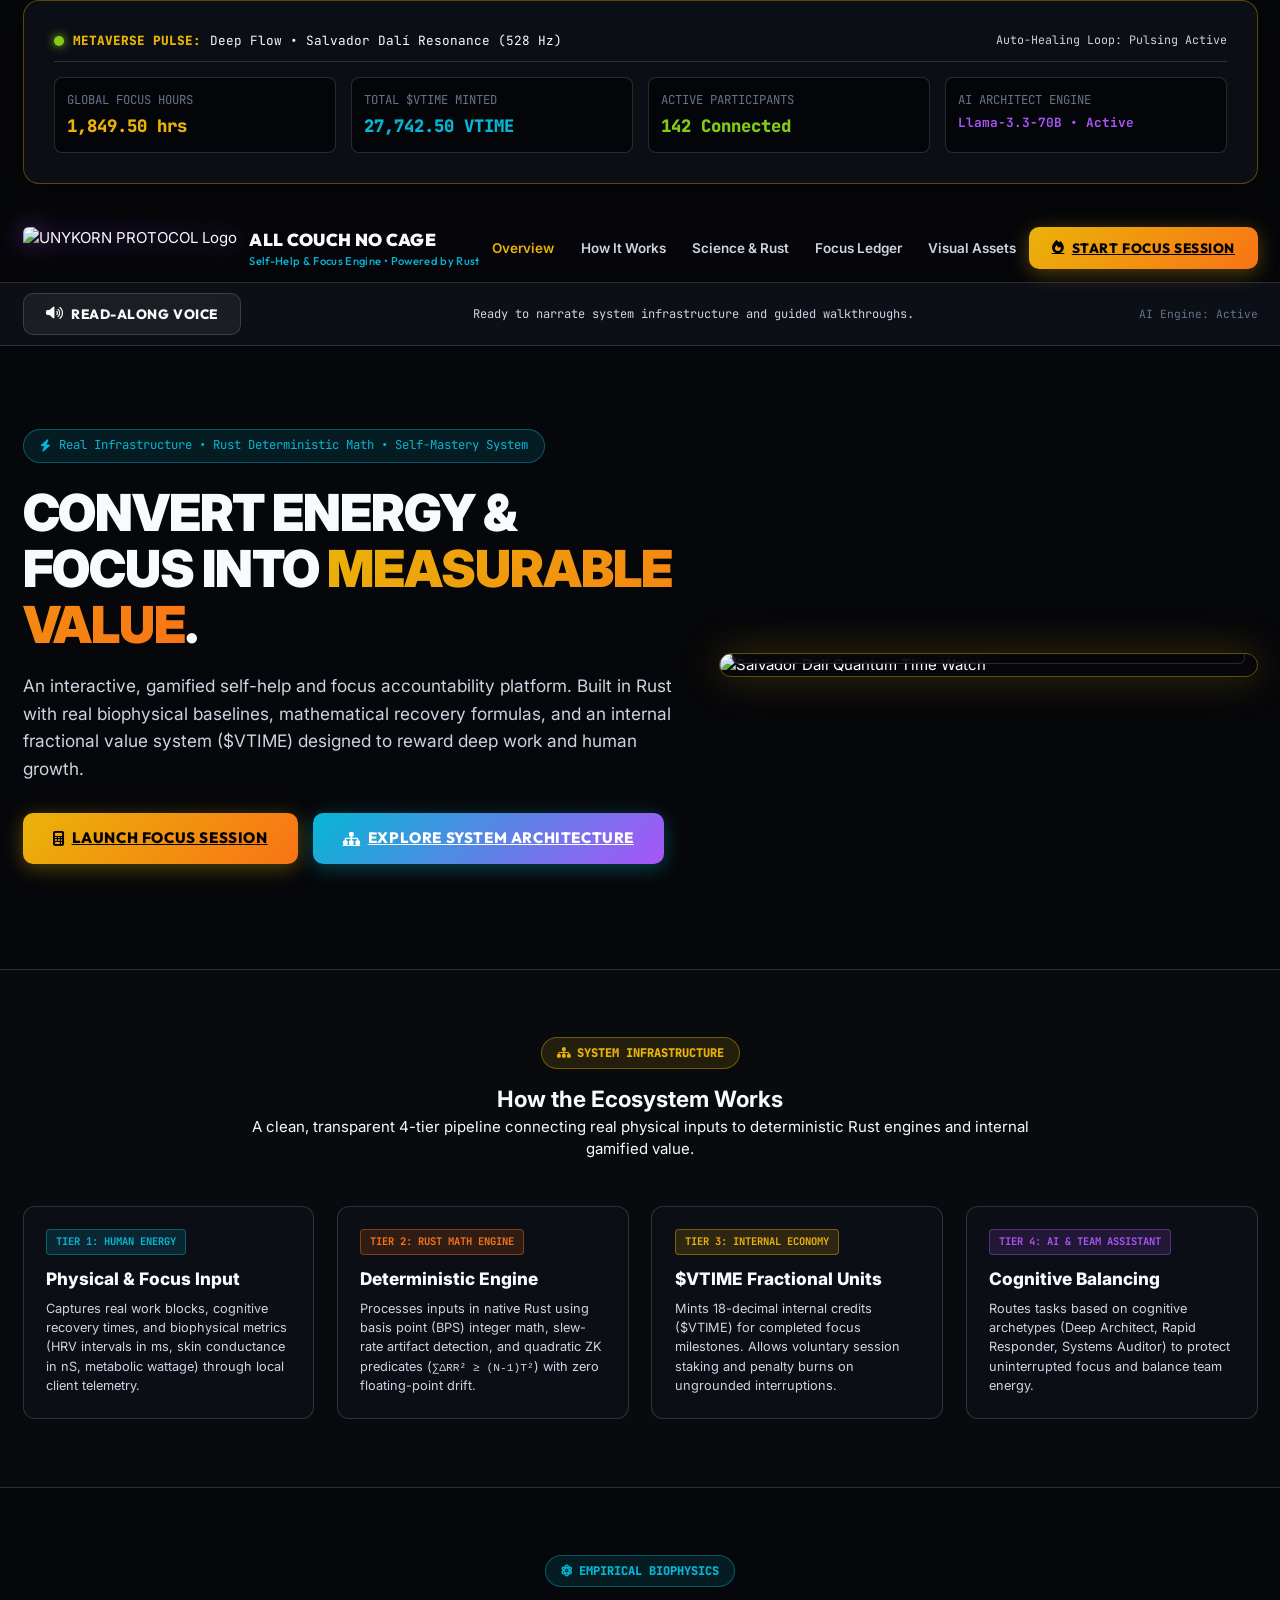
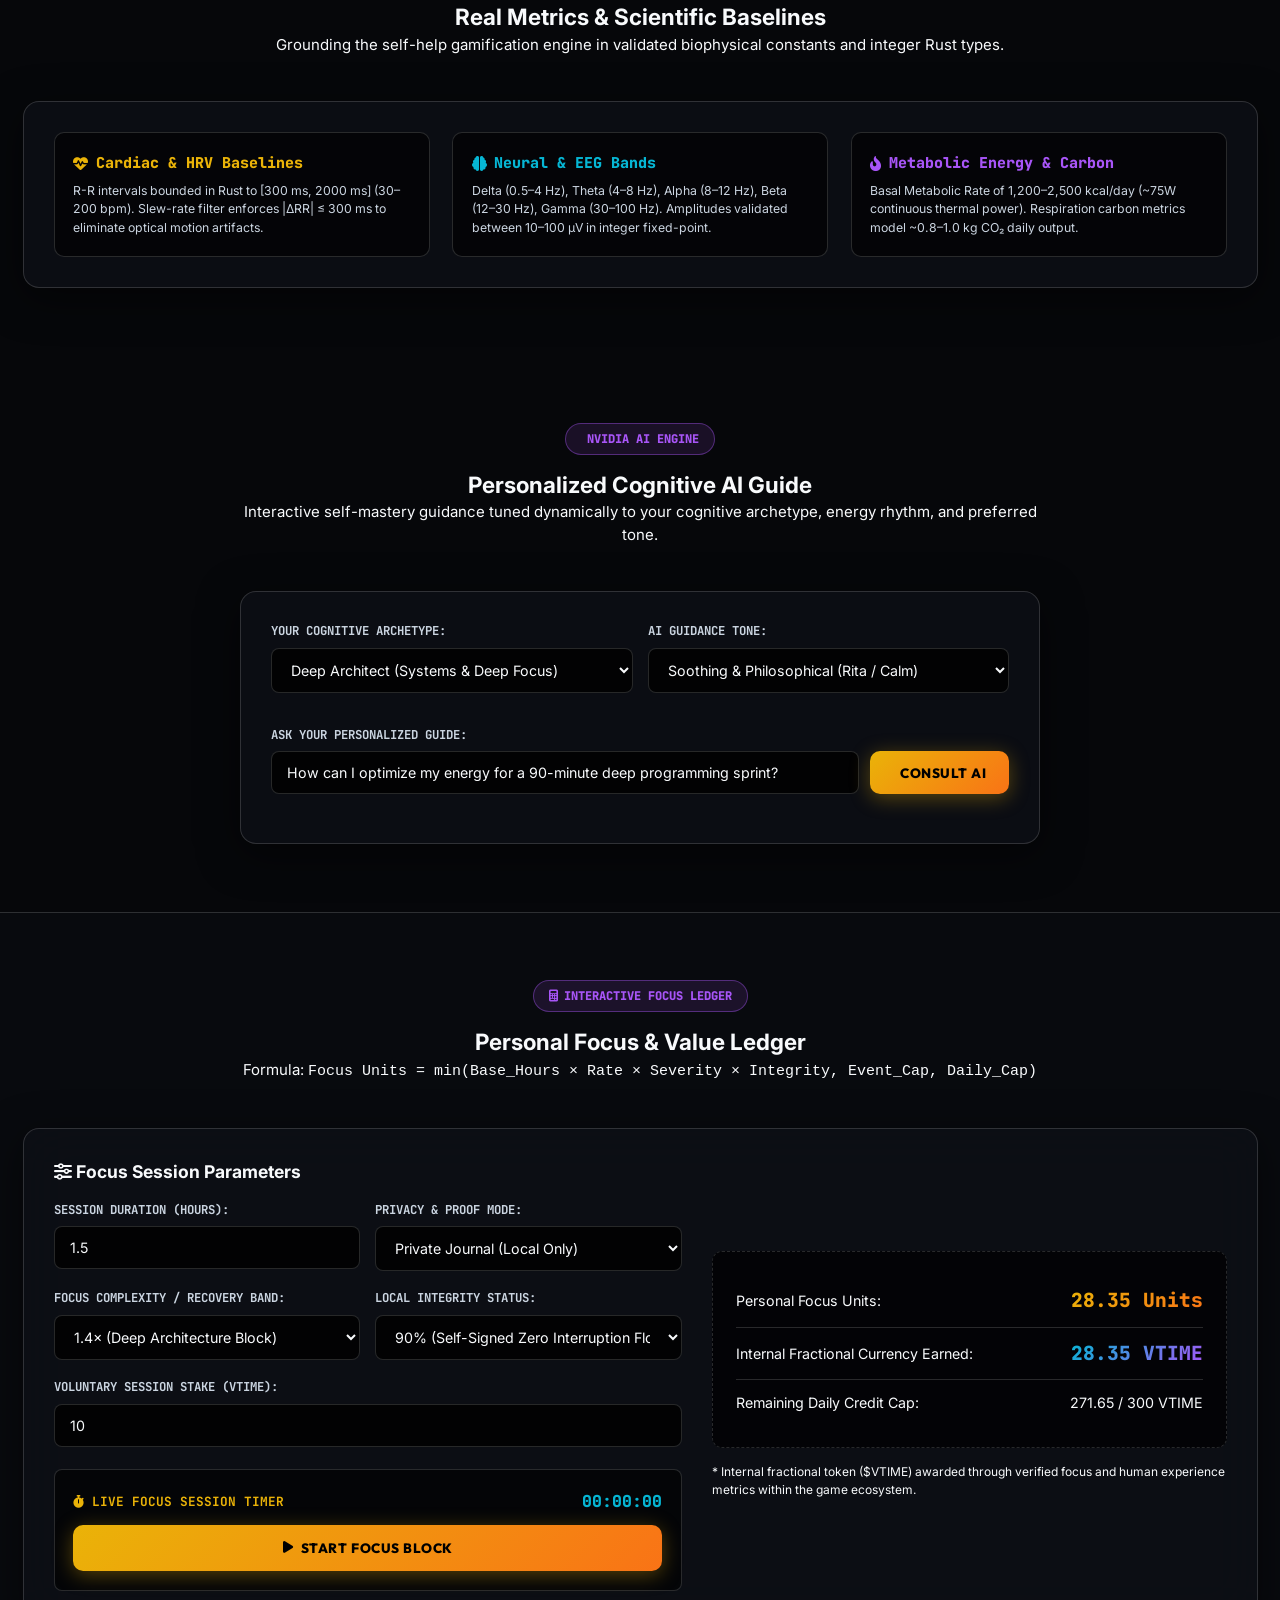
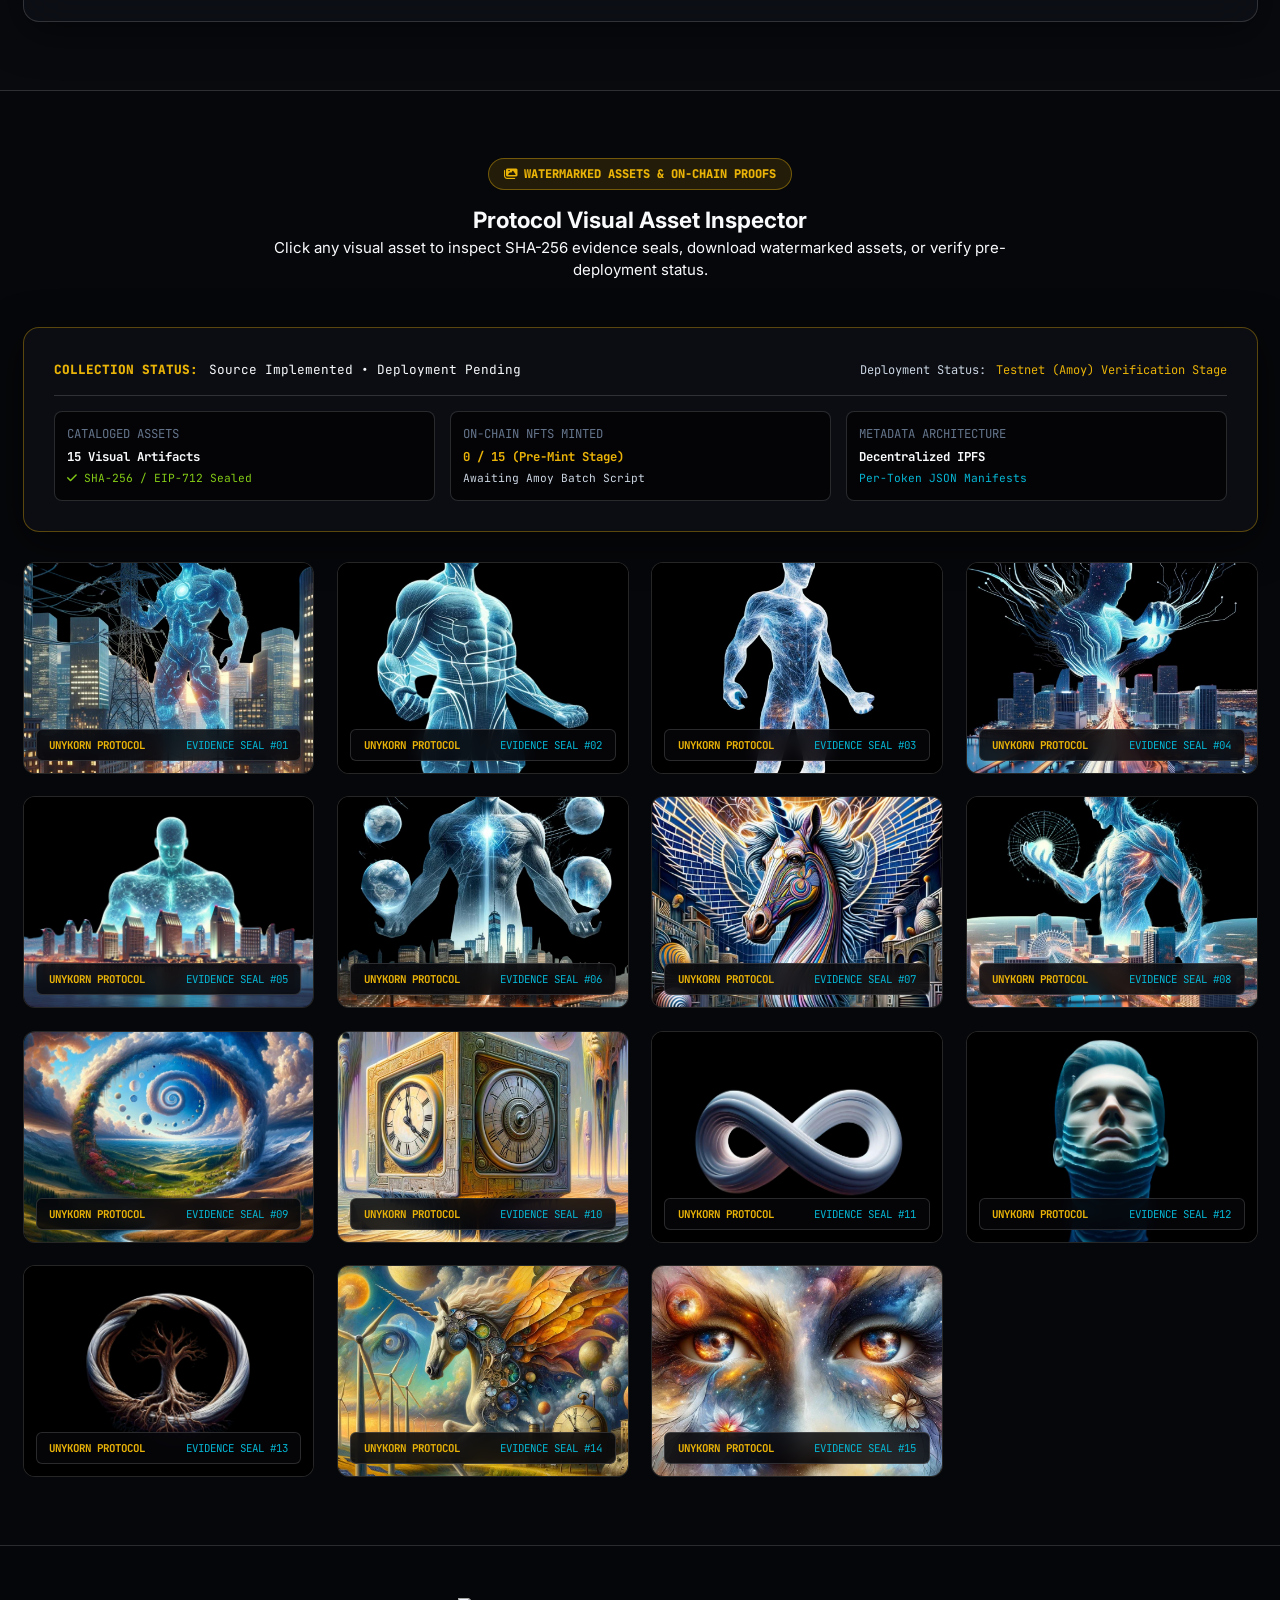
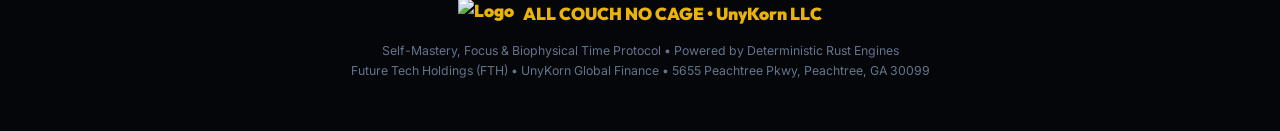
==== commit 65379a70: "feat: Add real-time Live Focus Session Timer & Direct  Metaverse Minter" ====
--- a/index.html
+++ b/index.html
@@ -424,9 +424,27 @@
             <input type="number" id="voluntaryStakeInput" value="10" min="0" max="100" />
           </div>
 
-          <button class="btn btn-gold btn-block" id="triggerEipSignBtn" style="margin-top: 1rem;">
-            <i class="fa-solid fa-pen-nib"></i> Sign & Seal Focus Block
-          </button>
+          <!-- Interactive Live Session Timer & Direct Mint Trigger -->
+          <div style="margin-top: 1.5rem; background: rgba(0,0,0,0.6); padding: 1.25rem; border-radius: 8px; border: 1px solid var(--border-glass);">
+            <div style="display: flex; justify-content: space-between; align-items: center; margin-bottom: 0.75rem;">
+              <span style="font-family: var(--font-mono); font-size: 0.85rem; color: var(--accent-gold); font-weight: 700;">
+                <i class="fa-solid fa-stopwatch"></i> LIVE FOCUS SESSION TIMER
+              </span>
+              <span id="liveTimerDisplay" style="font-family: var(--font-mono); font-size: 1.1rem; color: var(--accent-cyan); font-weight: 800;">00:00:00</span>
+            </div>
+
+            <div style="display: flex; gap: 0.75rem;">
+              <button class="btn btn-gold btn-block" id="startLiveSessionBtn">
+                <i class="fa-solid fa-play"></i> Start Focus Block
+              </button>
+              <button class="btn btn-cyan btn-block" id="completeAndMintBtn" style="display: none;">
+                <i class="fa-solid fa-fire"></i> Complete & Mint $VTIME
+              </button>
+            </div>
+            <div id="mintSuccessToast" style="display: none; margin-top: 0.75rem; color: var(--accent-lime); font-family: var(--font-mono); font-size: 0.8rem; text-align: center;">
+              <i class="fa-solid fa-check-circle"></i> Focus Block Sealed! $VTIME Credited to Internal Ledger.
+            </div>
+          </div>
         </div>
 
         <div class="calc-results-box">
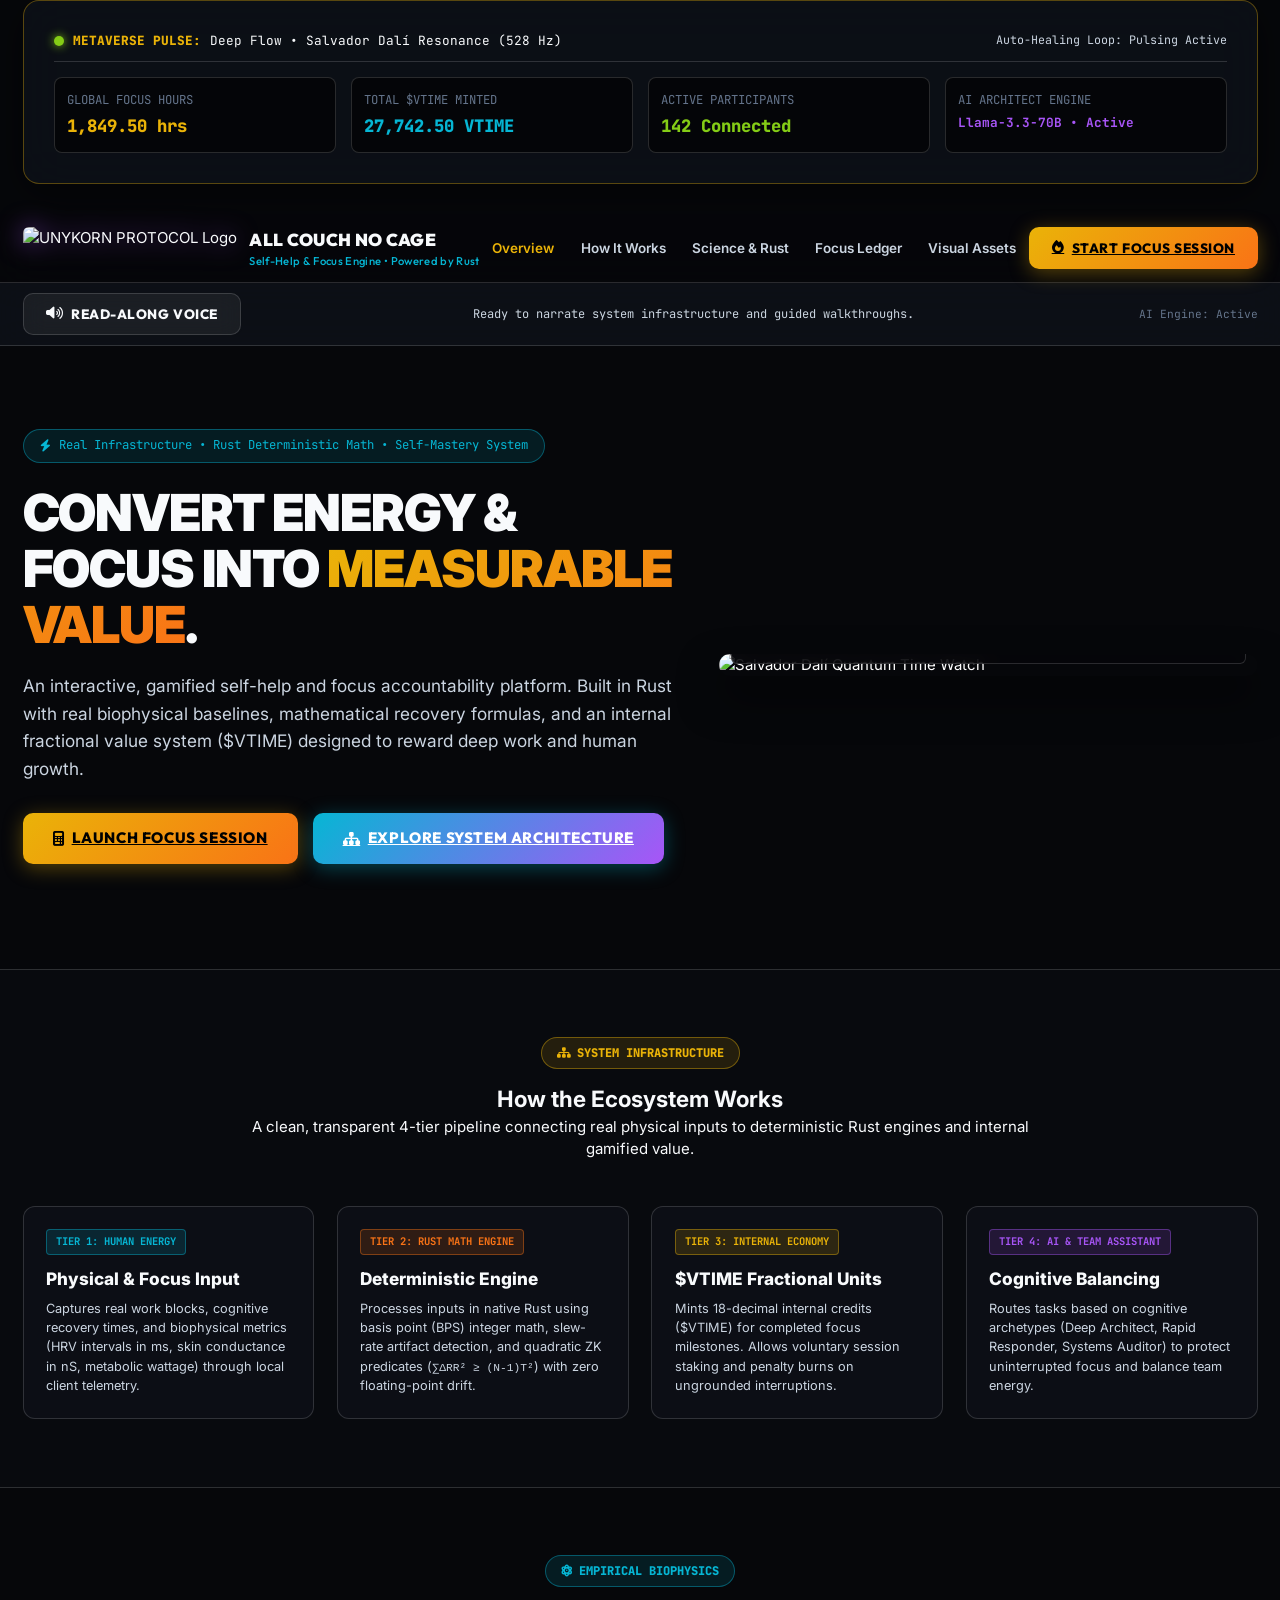
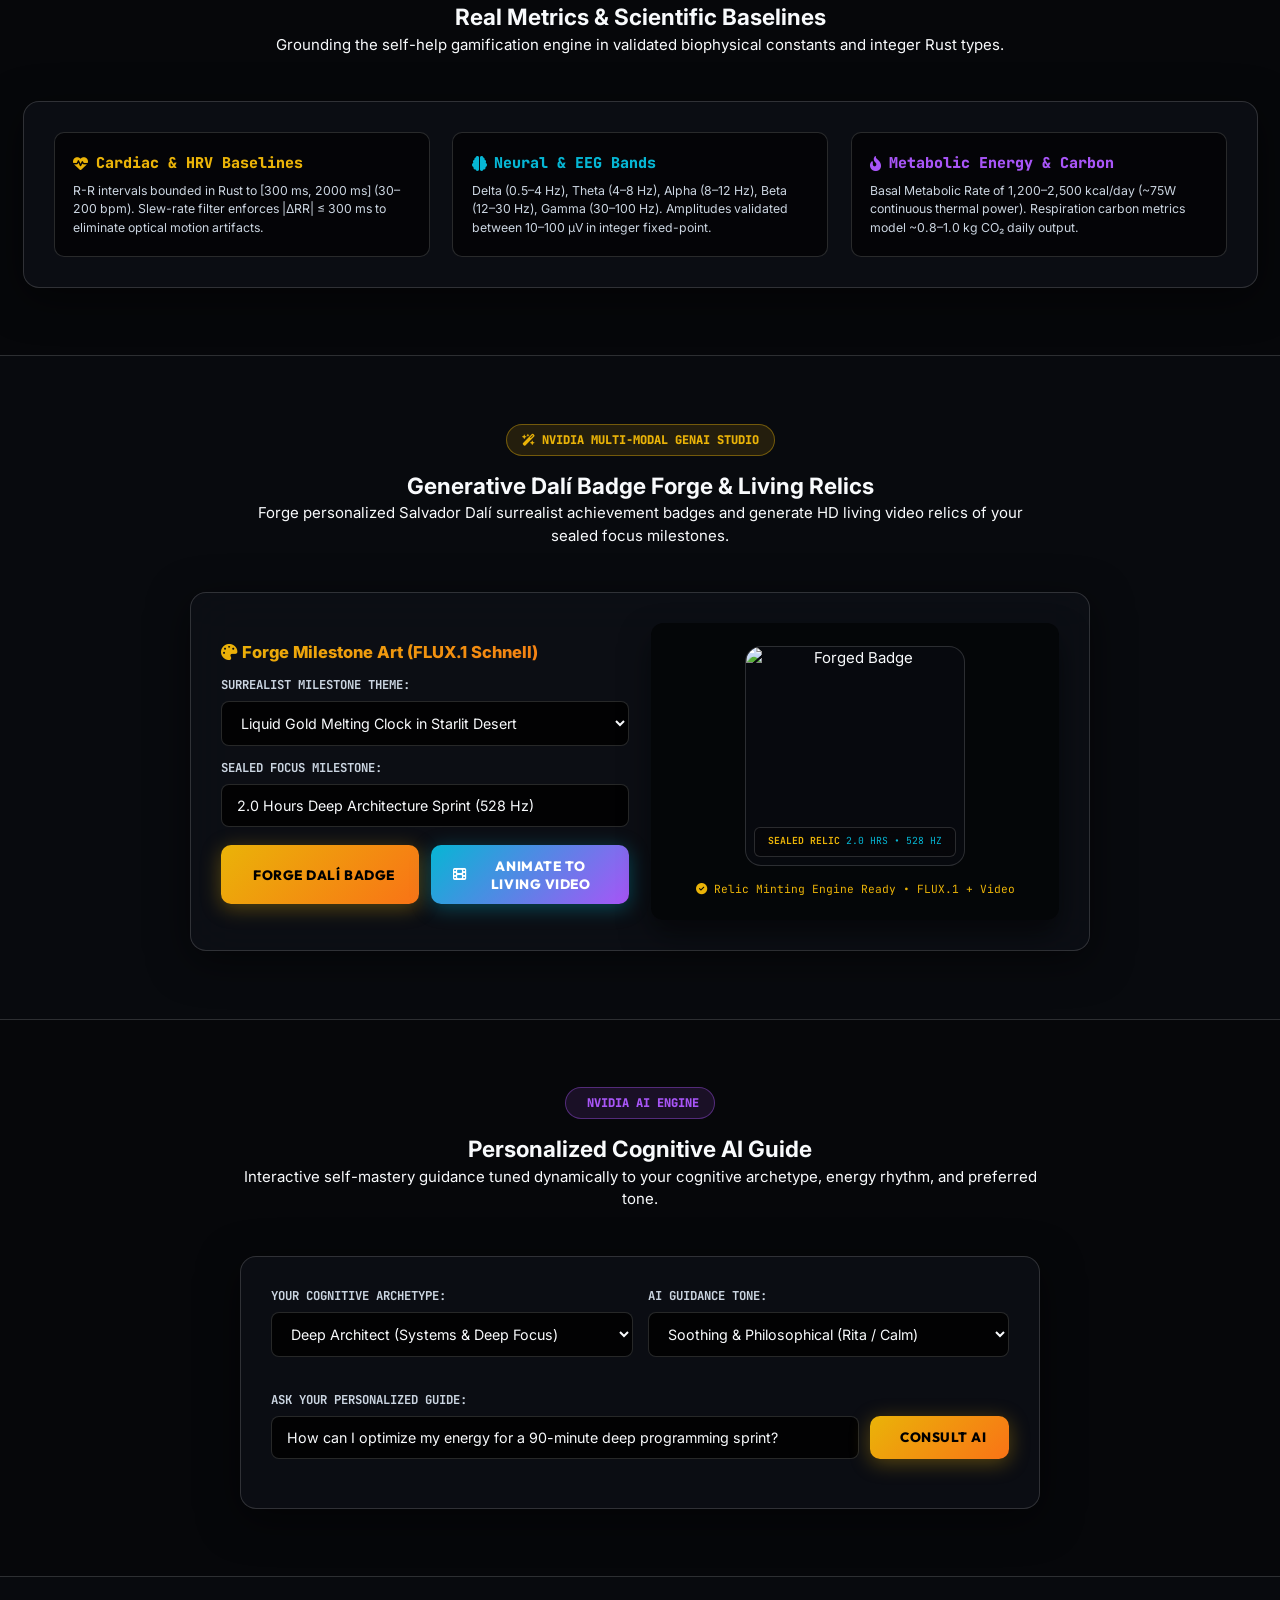
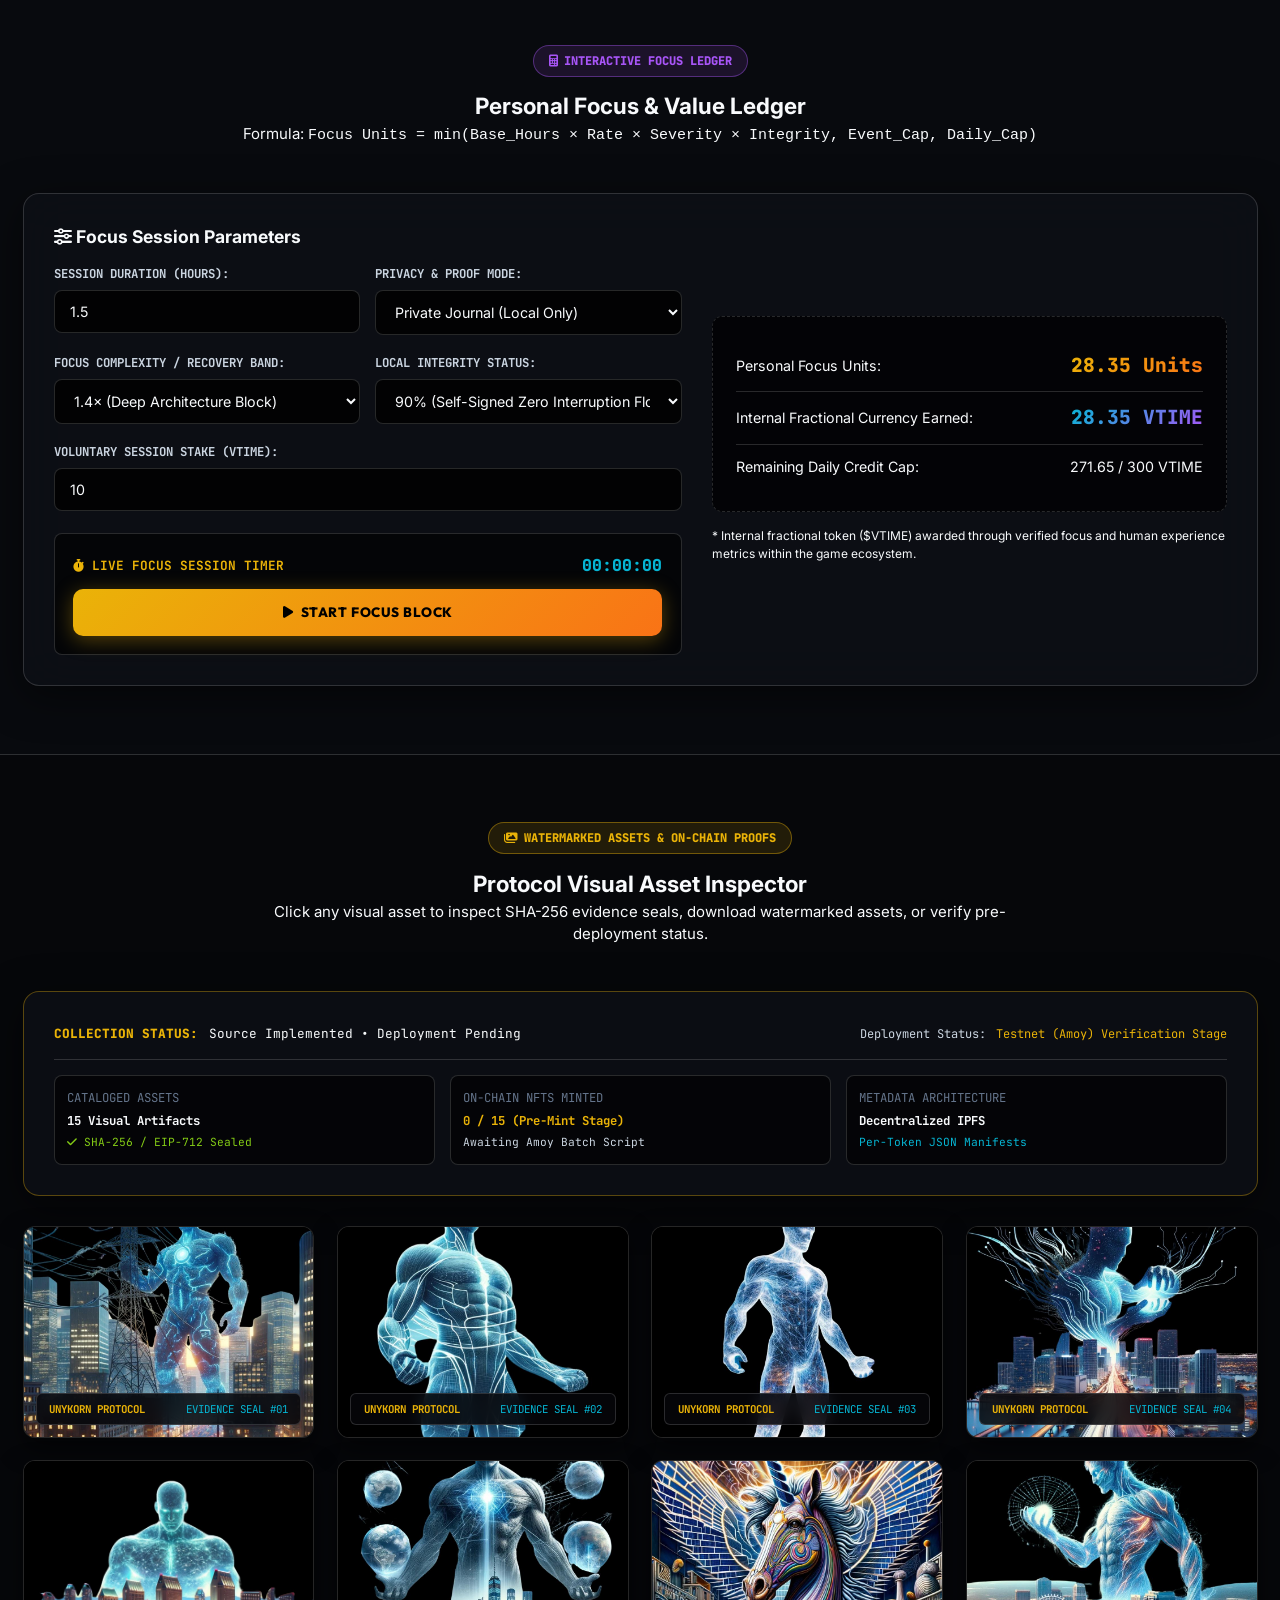
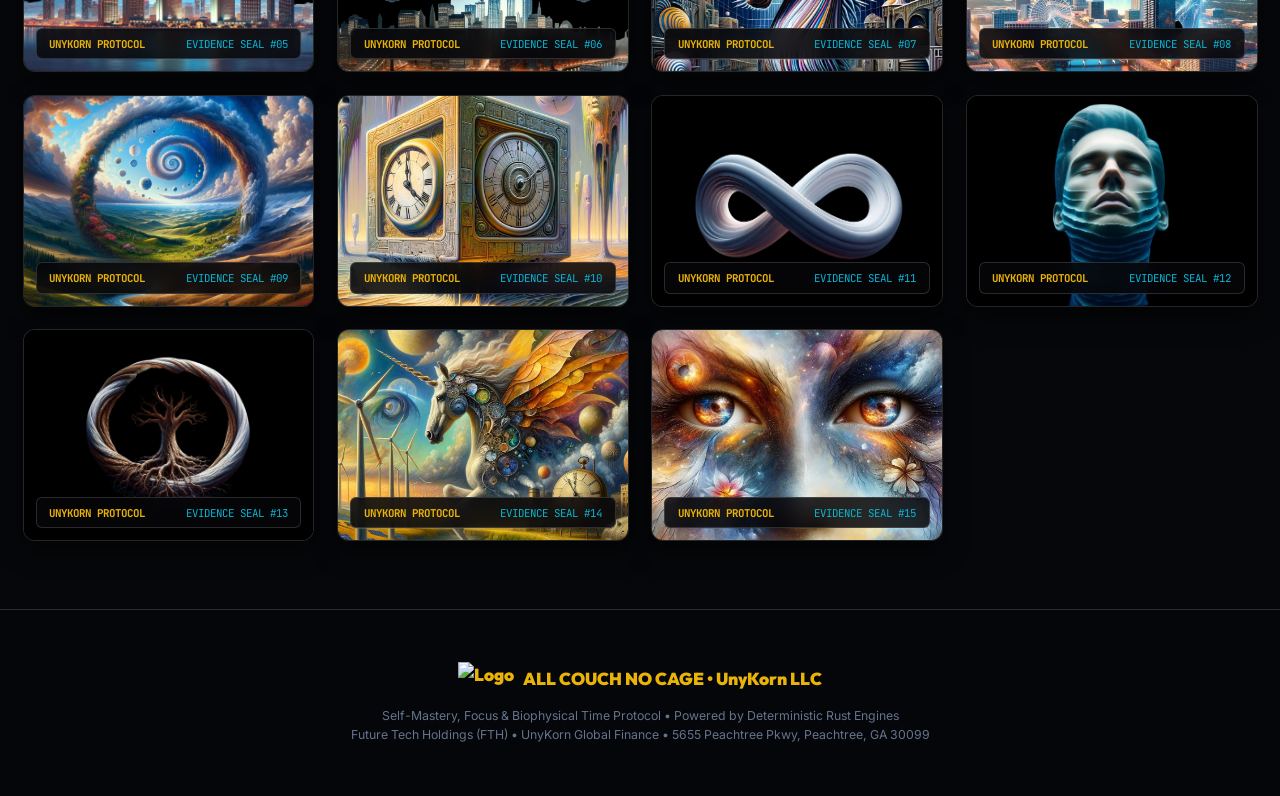
==== commit ee15835d: "feat: Add Generative Dalí Badge Forge (FLUX.1) & Living Video Relic Studio to UI and backend" ====
--- a/index.html
+++ b/index.html
@@ -319,6 +319,69 @@
     </div>
   </section>
 
+  <!-- Generative Dalí Badge Forge & Living Relic Video Studio -->
+  <section class="section section-alt" id="badge-forge">
+    <div class="section-container">
+      <div class="section-header">
+        <div class="pill-tag gold-pill"><i class="fa-solid fa-wand-magic-sparkles"></i> NVIDIA Multi-Modal GenAI Studio</div>
+        <h2>Generative Dalí Badge Forge & Living Relics</h2>
+        <p>Forge personalized Salvador Dalí surrealist achievement badges and generate HD living video relics of your sealed focus milestones.</p>
+      </div>
+
+      <div class="glass-panel" style="max-width: 900px; margin: 0 auto;">
+        <div style="display: grid; grid-template-columns: repeat(auto-fit, minmax(280px, 1fr)); gap: 1.5rem; align-items: center;">
+          
+          <!-- Generator Form -->
+          <div>
+            <h3 style="font-size: 1.1rem; font-weight: 800; margin-bottom: 0.75rem;" class="gold-gradient">
+              <i class="fa-solid fa-palette"></i> Forge Milestone Art (FLUX.1 Schnell)
+            </h3>
+
+            <div class="form-group" style="margin-bottom: 0.85rem;">
+              <label>Surrealist Milestone Theme:</label>
+              <select id="forgeThemeSelect">
+                <option value="Liquid Gold Melting Clock in Starlit Desert">Liquid Gold Melting Clock in Starlit Desert</option>
+                <option value="Cosmic Hourglass with Floating Butterflies">Cosmic Hourglass with Floating Butterflies</option>
+                <option value="Surrealist Eye of Time with Sacred Geometry">Surrealist Eye of Time with Sacred Geometry</option>
+                <option value="Molten Silver Watch Dripping over Crystal Dune">Molten Silver Watch Dripping over Crystal Dune</option>
+              </select>
+            </div>
+
+            <div class="form-group" style="margin-bottom: 1.25rem;">
+              <label>Sealed Focus Milestone:</label>
+              <input type="text" id="forgeMilestoneInput" value="2.0 Hours Deep Architecture Sprint (528 Hz)" />
+            </div>
+
+            <div style="display: flex; gap: 0.75rem; flex-wrap: wrap;">
+              <button class="btn btn-gold" id="generateBadgeBtn" style="flex: 1;">
+                <i class="fa-solid fa-sparkles"></i> Forge Dalí Badge
+              </button>
+              <button class="btn btn-cyan" id="generateLivingVideoBtn" style="flex: 1;">
+                <i class="fa-solid fa-film"></i> Animate to Living Video
+              </button>
+            </div>
+          </div>
+
+          <!-- Interactive Badge Preview Frame -->
+          <div style="text-align: center; background: rgba(0,0,0,0.6); padding: 1.5rem; border-radius: 12px; border: 1px solid var(--border-gold); box-shadow: 0 15px 30px rgba(0,0,0,0.5);">
+            <div id="forgeBadgePreviewBox" style="position: relative; width: 220px; height: 220px; margin: 0 auto; border-radius: 16px; overflow: hidden; border: 1px solid var(--border-glass); background: #07090e; display: flex; align-items: center; justify-content: center;">
+              <img id="forgedBadgeImg" src="images/dali_clock.jpg" alt="Forged Badge" style="width: 100%; height: 100%; object-fit: cover; transition: transform 0.5s ease;" />
+              <div class="liquid-watermark" style="bottom: 8px; left: 8px; right: 8px; font-size: 0.65rem;">
+                <span class="watermark-brand">SEALED RELIC</span>
+                <span id="badgeMilestoneTag">2.0 HRS • 528 HZ</span>
+              </div>
+            </div>
+
+            <div id="forgeStatusMessage" style="margin-top: 1rem; font-family: var(--font-mono); font-size: 0.75rem; color: var(--accent-gold);">
+              <i class="fa-solid fa-circle-check text-lime"></i> Relic Minting Engine Ready • FLUX.1 + Video
+            </div>
+          </div>
+
+        </div>
+      </div>
+    </div>
+  </section>
+
   <!-- Interactive Personalized AI Guide Section -->
   <section class="section" id="ai-assistant">
     <div class="section-container">
--- a/style.css
+++ b/style.css
@@ -86,8 +86,87 @@
 .hero-desc { font-size: 1.15rem; color: var(--text-muted); line-height: 1.6; margin-bottom: 2rem; }
 .hero-ctas { display: flex; gap: 1rem; flex-wrap: wrap; margin-bottom: 2.5rem; }
 
-.hero-art-box { position: relative; border-radius: 20px; overflow: hidden; border: 1px solid var(--border-glow-gold); box-shadow: 0 0 40px rgba(234, 179, 8, 0.25); }
-.hero-art-img { width: 100%; height: auto; display: block; filter: contrast(105%); }
+/* Salvador Dalí Surrealist Liquid Time Animations */
+@keyframes daliMelt {
+  0% { border-radius: 60% 40% 30% 70% / 60% 30% 70% 40%; transform: rotate(0deg) scale(1); }
+  50% { border-radius: 30% 60% 70% 40% / 50% 60% 30% 60%; transform: rotate(3deg) scale(1.02); }
+  100% { border-radius: 60% 40% 30% 70% / 60% 30% 70% 40%; transform: rotate(0deg) scale(1); }
+}
+
+@keyframes floatCosmic {
+  0% { transform: translateY(0px) rotate(0deg); }
+  50% { transform: translateY(-12px) rotate(2deg); }
+  100% { transform: translateY(0px) rotate(0deg); }
+}
+
+@keyframes timeDilationGlow {
+  0% { box-shadow: 0 0 15px rgba(234, 179, 8, 0.2), inset 0 0 15px rgba(234, 179, 8, 0.1); }
+  50% { box-shadow: 0 0 35px rgba(234, 179, 8, 0.5), inset 0 0 25px rgba(234, 179, 8, 0.25); }
+  100% { box-shadow: 0 0 15px rgba(234, 179, 8, 0.2), inset 0 0 15px rgba(234, 179, 8, 0.1); }
+}
+
+.hero-art-box {
+  position: relative;
+  border-radius: 16px;
+  overflow: hidden;
+  border: 1px solid var(--border-gold);
+  background: var(--bg-card);
+  box-shadow: 0 20px 40px rgba(0, 0, 0, 0.6);
+  animation: floatCosmic 6s ease-in-out infinite;
+}
+
+.hero-art-img {
+  width: 100%;
+  height: 100%;
+  object-fit: cover;
+  display: block;
+  transition: transform 0.8s cubic-bezier(0.16, 1, 0.3, 1);
+  filter: contrast(1.1) brightness(1.05);
+}
+
+.hero-art-box:hover .hero-art-img {
+  transform: scale(1.06) rotate(1deg);
+}
+
+/* Surreal Melting Card Hover Effect */
+.shared-asset-card {
+  position: relative;
+  border-radius: 14px;
+  overflow: hidden;
+  background: var(--bg-card);
+  border: 1px solid var(--border-glass);
+  cursor: pointer;
+  transition: all 0.5s cubic-bezier(0.16, 1, 0.3, 1);
+  box-shadow: 0 10px 25px rgba(0,0,0,0.5);
+}
+
+.shared-asset-card:hover {
+  transform: translateY(-8px) scale(1.03);
+  border-color: var(--accent-gold);
+  box-shadow: 0 20px 35px rgba(234, 179, 8, 0.25);
+}
+
+.shared-asset-img {
+  width: 100%;
+  height: 260px;
+  object-fit: cover;
+  display: block;
+  transition: transform 0.7s cubic-bezier(0.16, 1, 0.3, 1), filter 0.5s ease;
+}
+
+.shared-asset-card:hover .shared-asset-img {
+  transform: scale(1.08);
+  filter: saturate(1.2) contrast(1.1);
+}
+
+/* Read Highlight Glowing Pulsing Border */
+.read-highlight {
+  outline: 2px solid var(--accent-gold) !important;
+  background: rgba(234, 179, 8, 0.12) !important;
+  box-shadow: 0 0 30px rgba(234, 179, 8, 0.4) !important;
+  border-radius: 12px !important;
+  transition: all 0.4s ease;
+}
 
 /* Watermark Badge Stamp */
 .liquid-watermark { position: absolute; bottom: 12px; left: 12px; right: 12px; background: rgba(6, 7, 10, 0.85); backdrop-filter: blur(8px); border: 1px solid var(--border-glass); padding: 0.45rem 0.85rem; border-radius: 6px; font-family: var(--font-mono); font-size: 0.72rem; color: var(--accent-cyan); display: flex; justify-content: space-between; align-items: center; }
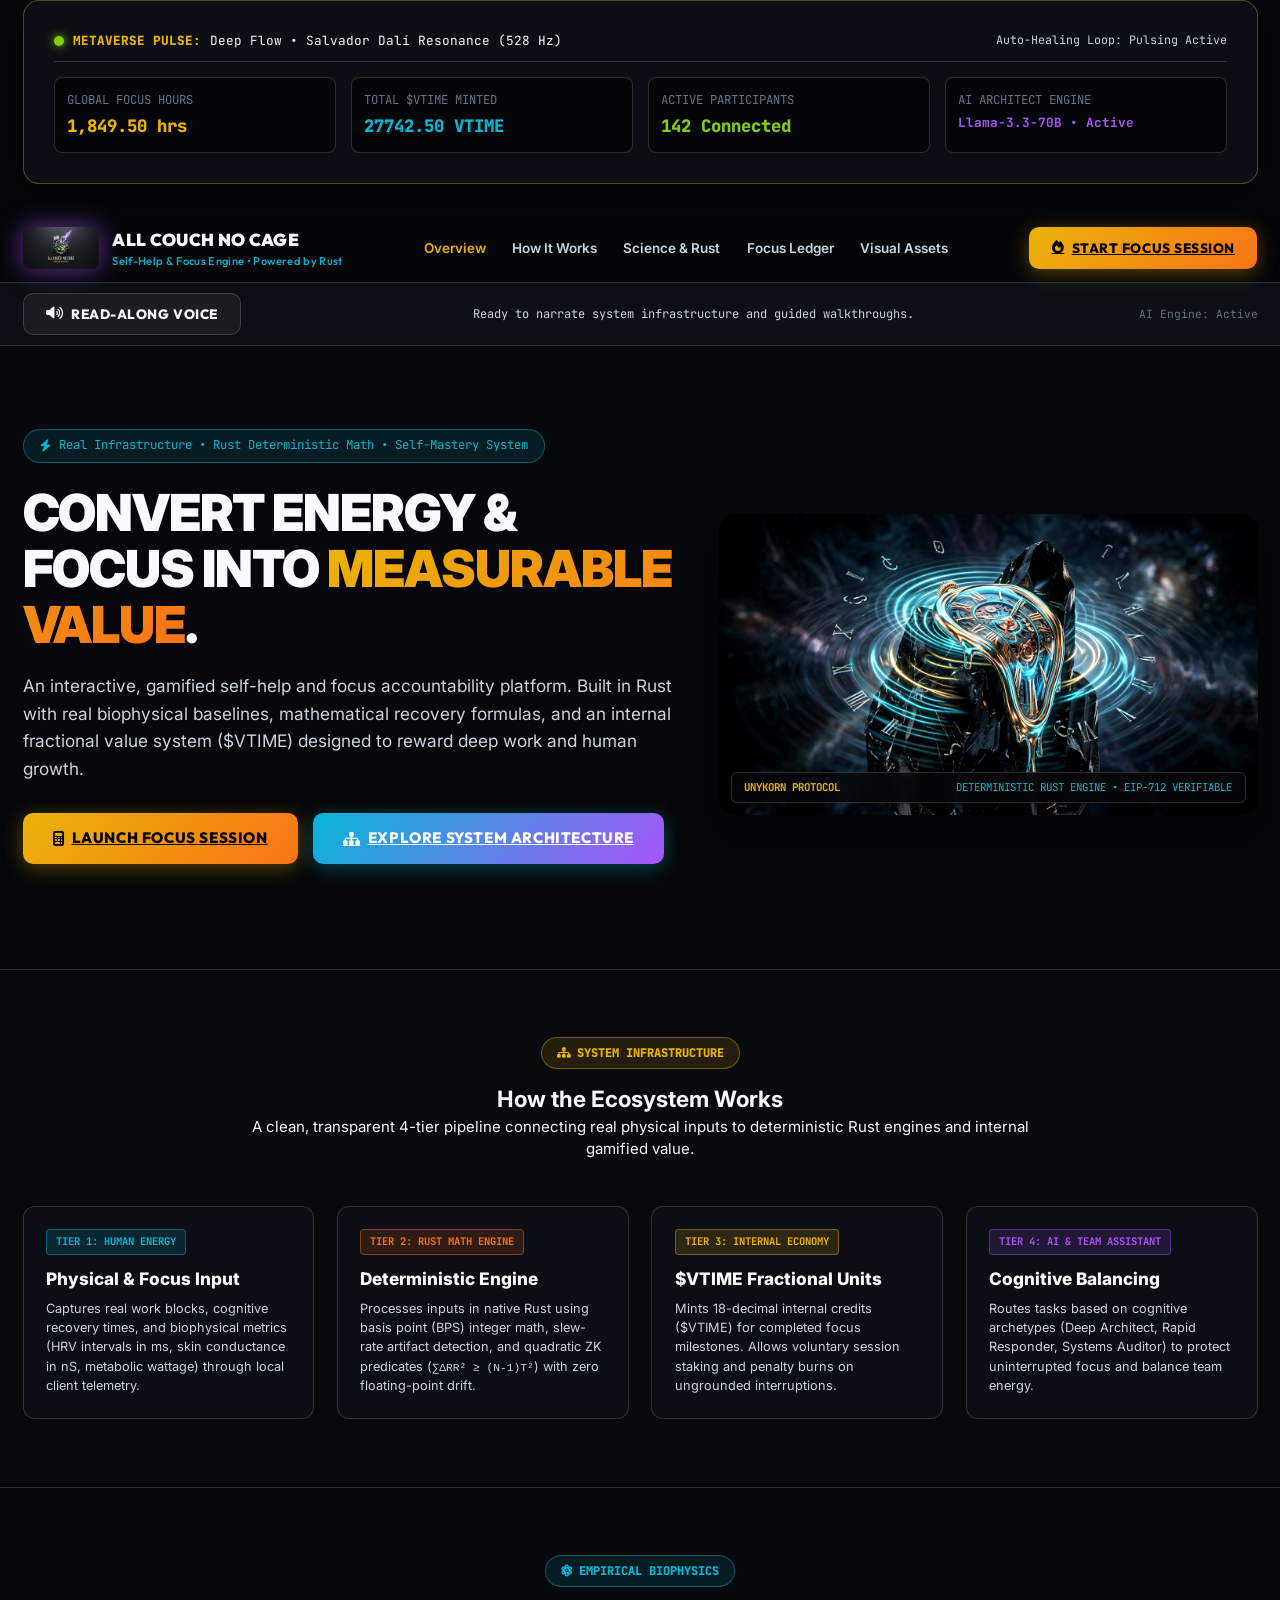
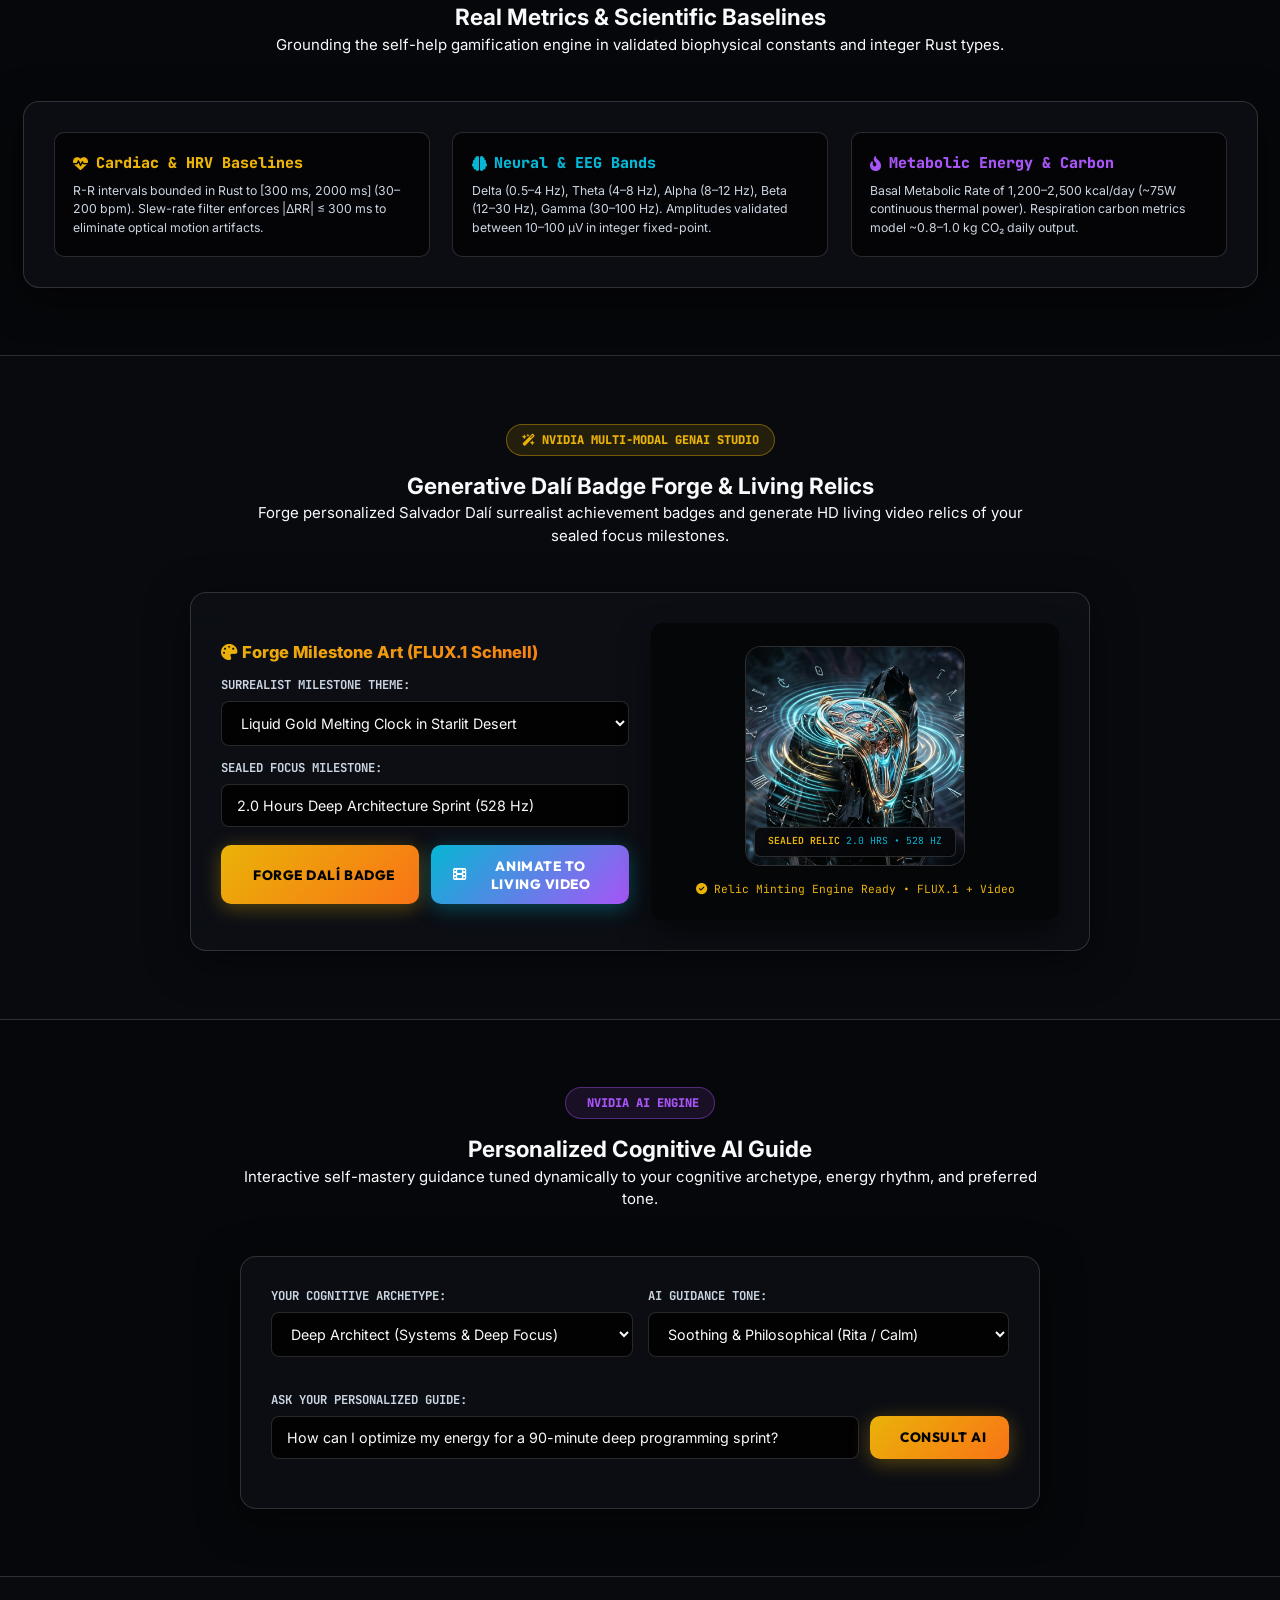
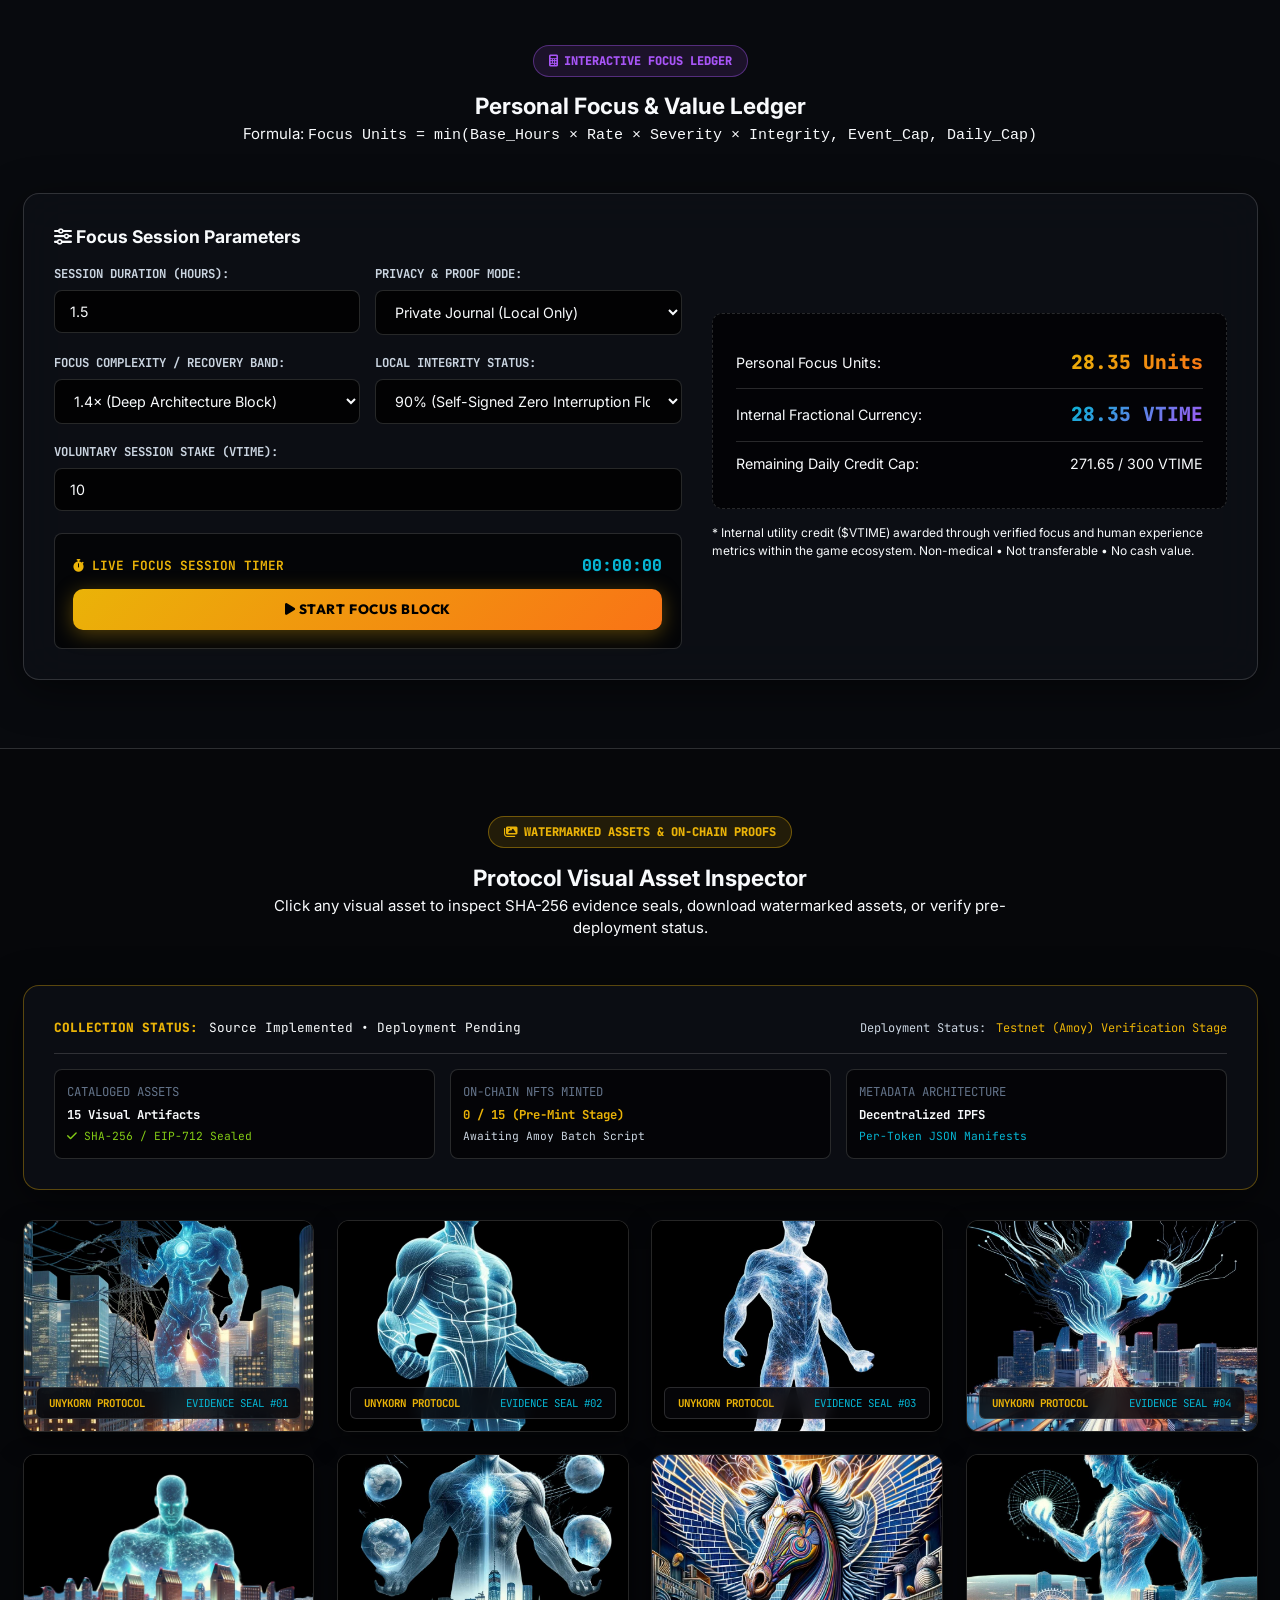
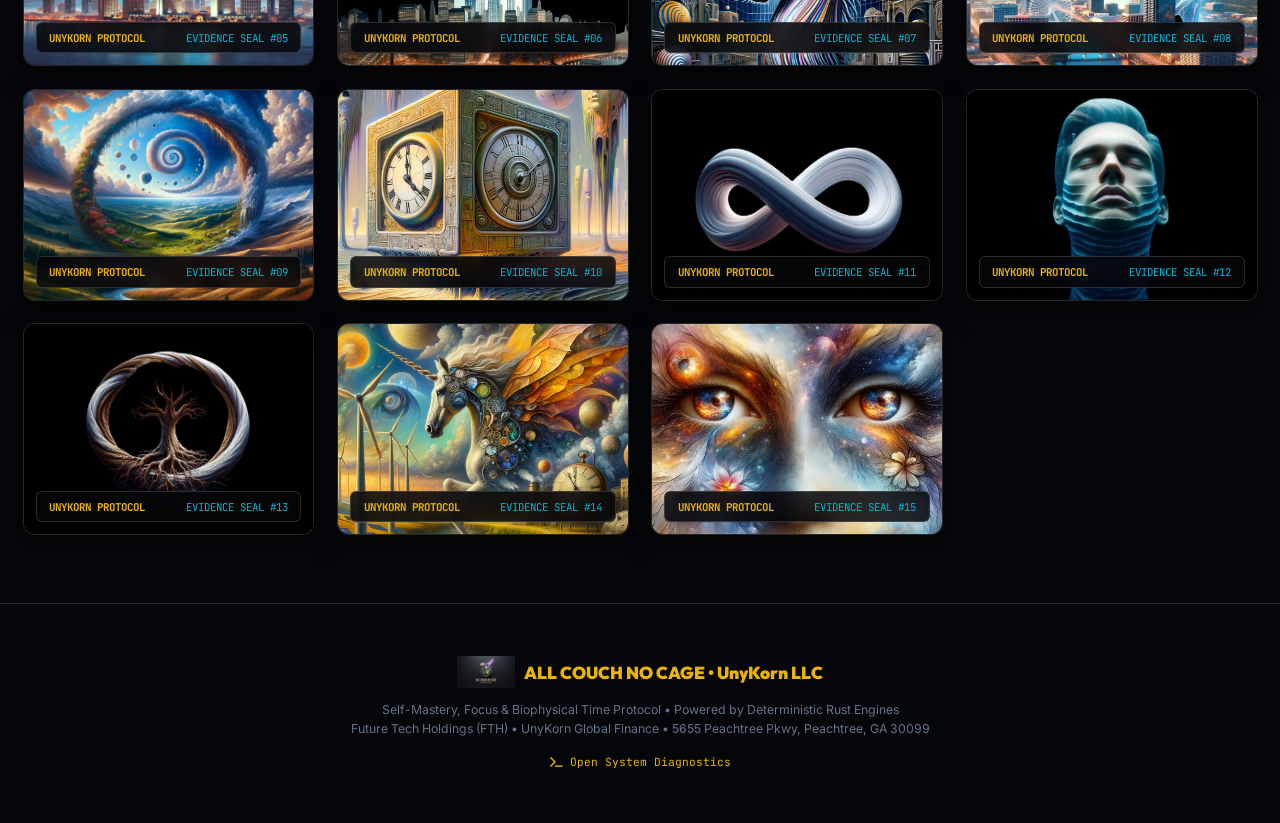
==== commit ecf378b5: "feat: Complete Master Full-Stack Remediation, Self-Healing Runtime, Timer Persistence, and Truthful " ====
--- a/index.html
+++ b/index.html
@@ -496,12 +496,18 @@
               <span id="liveTimerDisplay" style="font-family: var(--font-mono); font-size: 1.1rem; color: var(--accent-cyan); font-weight: 800;">00:00:00</span>
             </div>
 
-            <div style="display: flex; gap: 0.75rem;">
-              <button class="btn btn-gold btn-block" id="startLiveSessionBtn">
+            <div style="display: flex; gap: 0.5rem; flex-wrap: wrap;">
+              <button class="btn btn-gold btn-sm" id="startLiveSessionBtn" style="flex: 1;">
                 <i class="fa-solid fa-play"></i> Start Focus Block
               </button>
-              <button class="btn btn-cyan btn-block" id="completeAndMintBtn" style="display: none;">
-                <i class="fa-solid fa-fire"></i> Complete & Mint $VTIME
+              <button class="btn btn-glass btn-sm" id="pauseLiveSessionBtn" style="display: none; flex: 1;">
+                <i class="fa-solid fa-pause"></i> Pause
+              </button>
+              <button class="btn btn-gold btn-sm" id="resumeLiveSessionBtn" style="display: none; flex: 1;">
+                <i class="fa-solid fa-play"></i> Resume
+              </button>
+              <button class="btn btn-cyan btn-sm" id="completeAndMintBtn" style="display: none; flex: 1;">
+                <i class="fa-solid fa-fire"></i> Complete & Seal
               </button>
             </div>
             <div id="mintSuccessToast" style="display: none; margin-top: 0.75rem; color: var(--accent-lime); font-family: var(--font-mono); font-size: 0.8rem; text-align: center;">
@@ -517,7 +523,7 @@
               <span id="impactScoreBps" class="val-highlight gold-gradient">22.68 Units</span>
             </div>
             <div class="impact-val-item">
-              <span>Internal Fractional Currency Earned:</span>
+              <span>Internal Fractional Currency:</span>
               <span id="impactCentsVal" class="val-highlight cyan-gradient">22.68 VTIME</span>
             </div>
             <div class="impact-val-item">
@@ -527,7 +533,7 @@
           </div>
 
           <p class="text-dim" style="font-size: 0.8rem; margin-top: 1rem; line-height: 1.5;">
-            * Internal fractional token ($VTIME) awarded through verified focus and human experience metrics within the game ecosystem.
+            * Internal utility credit ($VTIME) awarded through verified focus and human experience metrics within the game ecosystem. Non-medical • Not transferable • No cash value.
           </p>
         </div>
       </div>
@@ -581,6 +587,42 @@
     </div>
   </section>
 
+  <!-- System Diagnostics Modal -->
+  <div class="modal-overlay" id="diagModal">
+    <div class="lightbox-card" style="max-width: 650px;">
+      <div style="display: flex; justify-content: space-between; align-items: center; border-bottom: 1px solid var(--border-glass); padding-bottom: 0.85rem; margin-bottom: 1rem;">
+        <h3 style="font-size: 1.1rem; font-weight: 800;" class="gold-gradient"><i class="fa-solid fa-microchip"></i> System Diagnostics & Self-Repair</h3>
+        <button id="closeDiagBtn" style="background: transparent; border: none; color: var(--text-muted); font-size: 1.4rem; cursor: pointer;">&times;</button>
+      </div>
+
+      <div style="font-family: var(--font-mono); font-size: 0.8rem; color: var(--text-main); margin-bottom: 1rem;">
+        <div style="display: flex; justify-content: space-between; margin-bottom: 0.35rem;">
+          <span>Runtime Version:</span>
+          <span class="text-cyan">v2.4.0-production-hardened</span>
+        </div>
+        <div style="display: flex; justify-content: space-between; margin-bottom: 0.35rem;">
+          <span>Client Error Boundary:</span>
+          <span class="text-lime">Active & Monitored</span>
+        </div>
+        <div style="display: flex; justify-content: space-between; margin-bottom: 0.35rem;">
+          <span>Storage Integrity:</span>
+          <span class="text-lime">localStorage OK</span>
+        </div>
+      </div>
+
+      <div style="background: rgba(0,0,0,0.7); border: 1px solid var(--border-glass); border-radius: 8px; padding: 0.75rem; max-height: 200px; overflow-y: auto; font-family: var(--font-mono); margin-bottom: 1rem;" id="diagLogList">
+        <!-- Telemetry Logs Rendered Here -->
+      </div>
+
+      <div style="display: flex; justify-content: space-between; align-items: center;">
+        <button class="btn btn-glass btn-sm" id="clearStateBtn">
+          <i class="fa-solid fa-trash-can text-flame"></i> Reset Local State
+        </button>
+        <span style="font-size: 0.75rem; color: var(--text-dim);">Safe Non-Destructive Storage</span>
+      </div>
+    </div>
+  </div>
+
   <!-- Footer -->
   <footer class="footer">
     <div class="footer-brand">
@@ -591,9 +633,15 @@
       Self-Mastery, Focus & Biophysical Time Protocol • Powered by Deterministic Rust Engines<br />
       Future Tech Holdings (FTH) • UnyKorn Global Finance • 5655 Peachtree Pkwy, Peachtree, GA 30099
     </p>
+    <div style="margin-top: 0.75rem;">
+      <a href="#" id="diagToggleBtn" style="font-family: var(--font-mono); font-size: 0.75rem; color: var(--accent-gold); text-decoration: none;">
+        <i class="fa-solid fa-terminal"></i> Open System Diagnostics
+      </a>
+    </div>
   </footer>
 
-  <!-- Application Engine -->
+  <!-- Self-Healing Layer & Application Engine -->
+  <script src="self_healing_client.js"></script>
   <script src="app.js"></script>
 </body>
 </html>
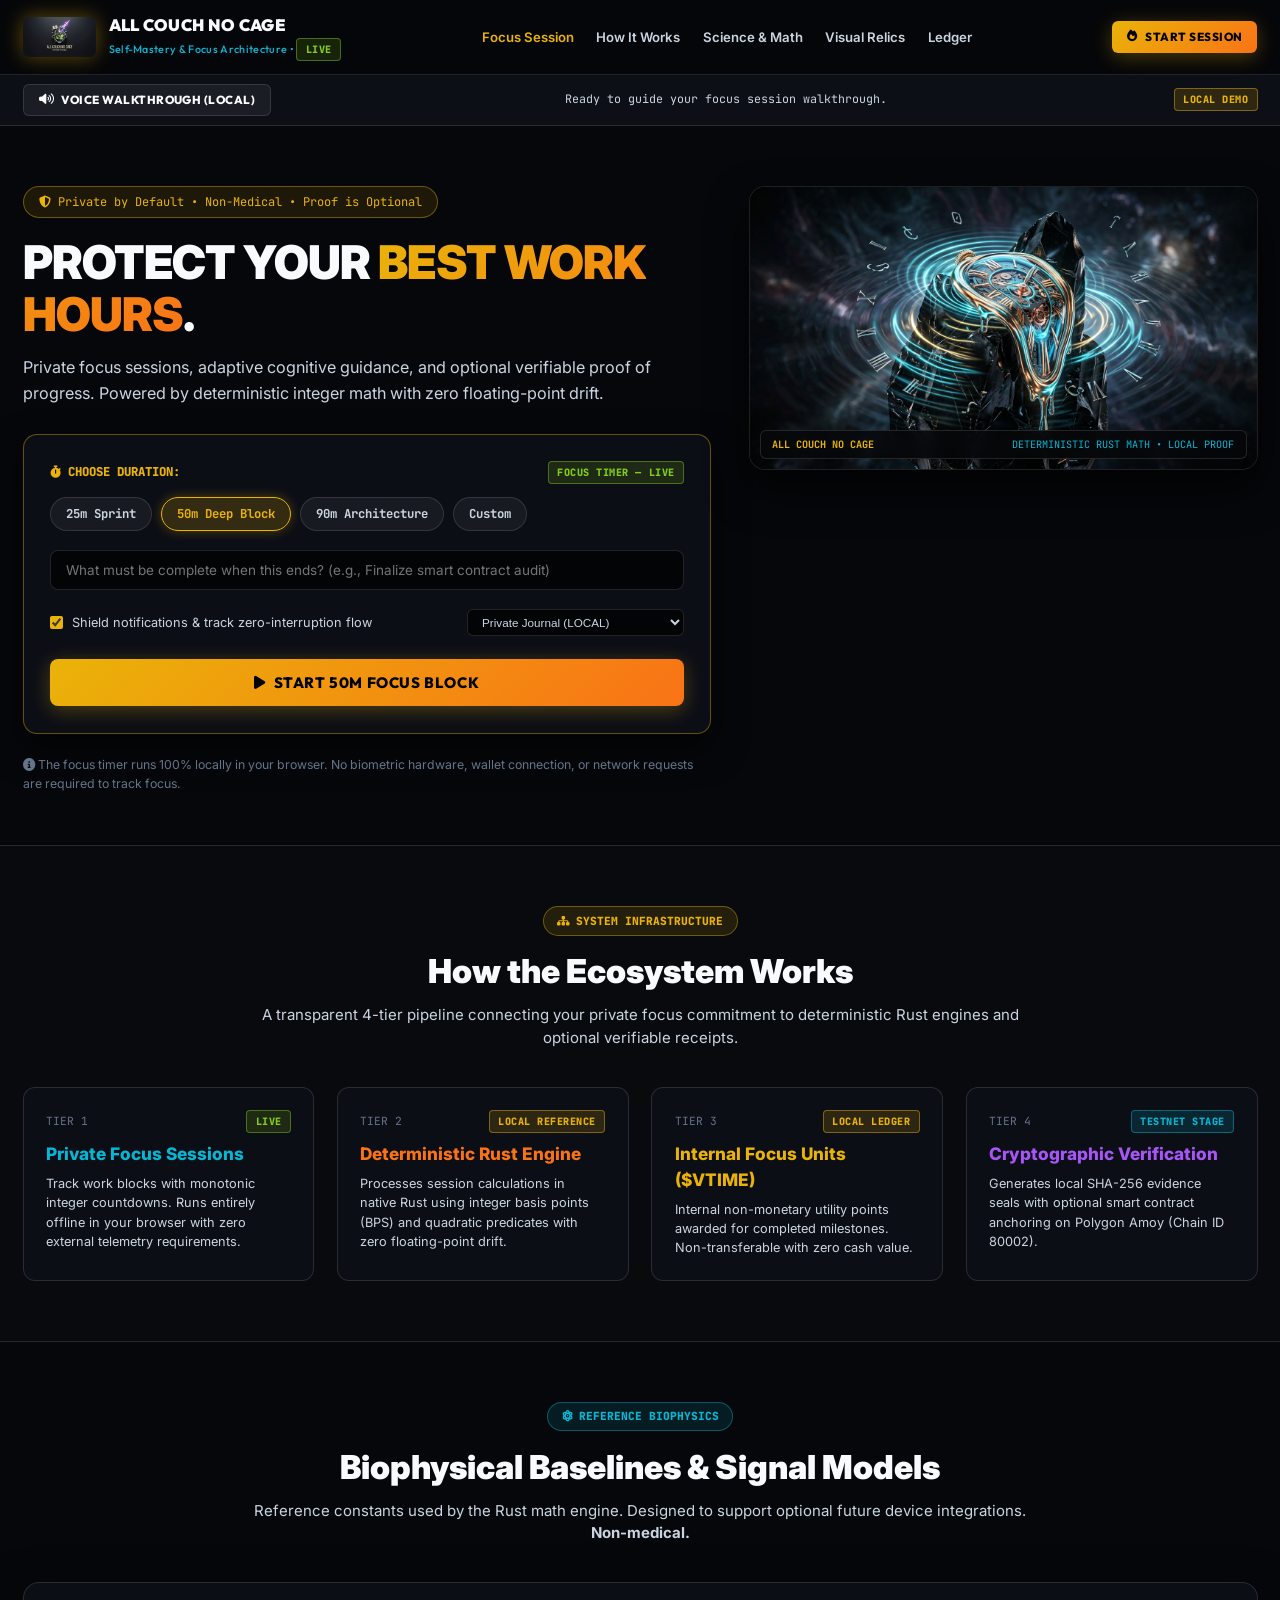
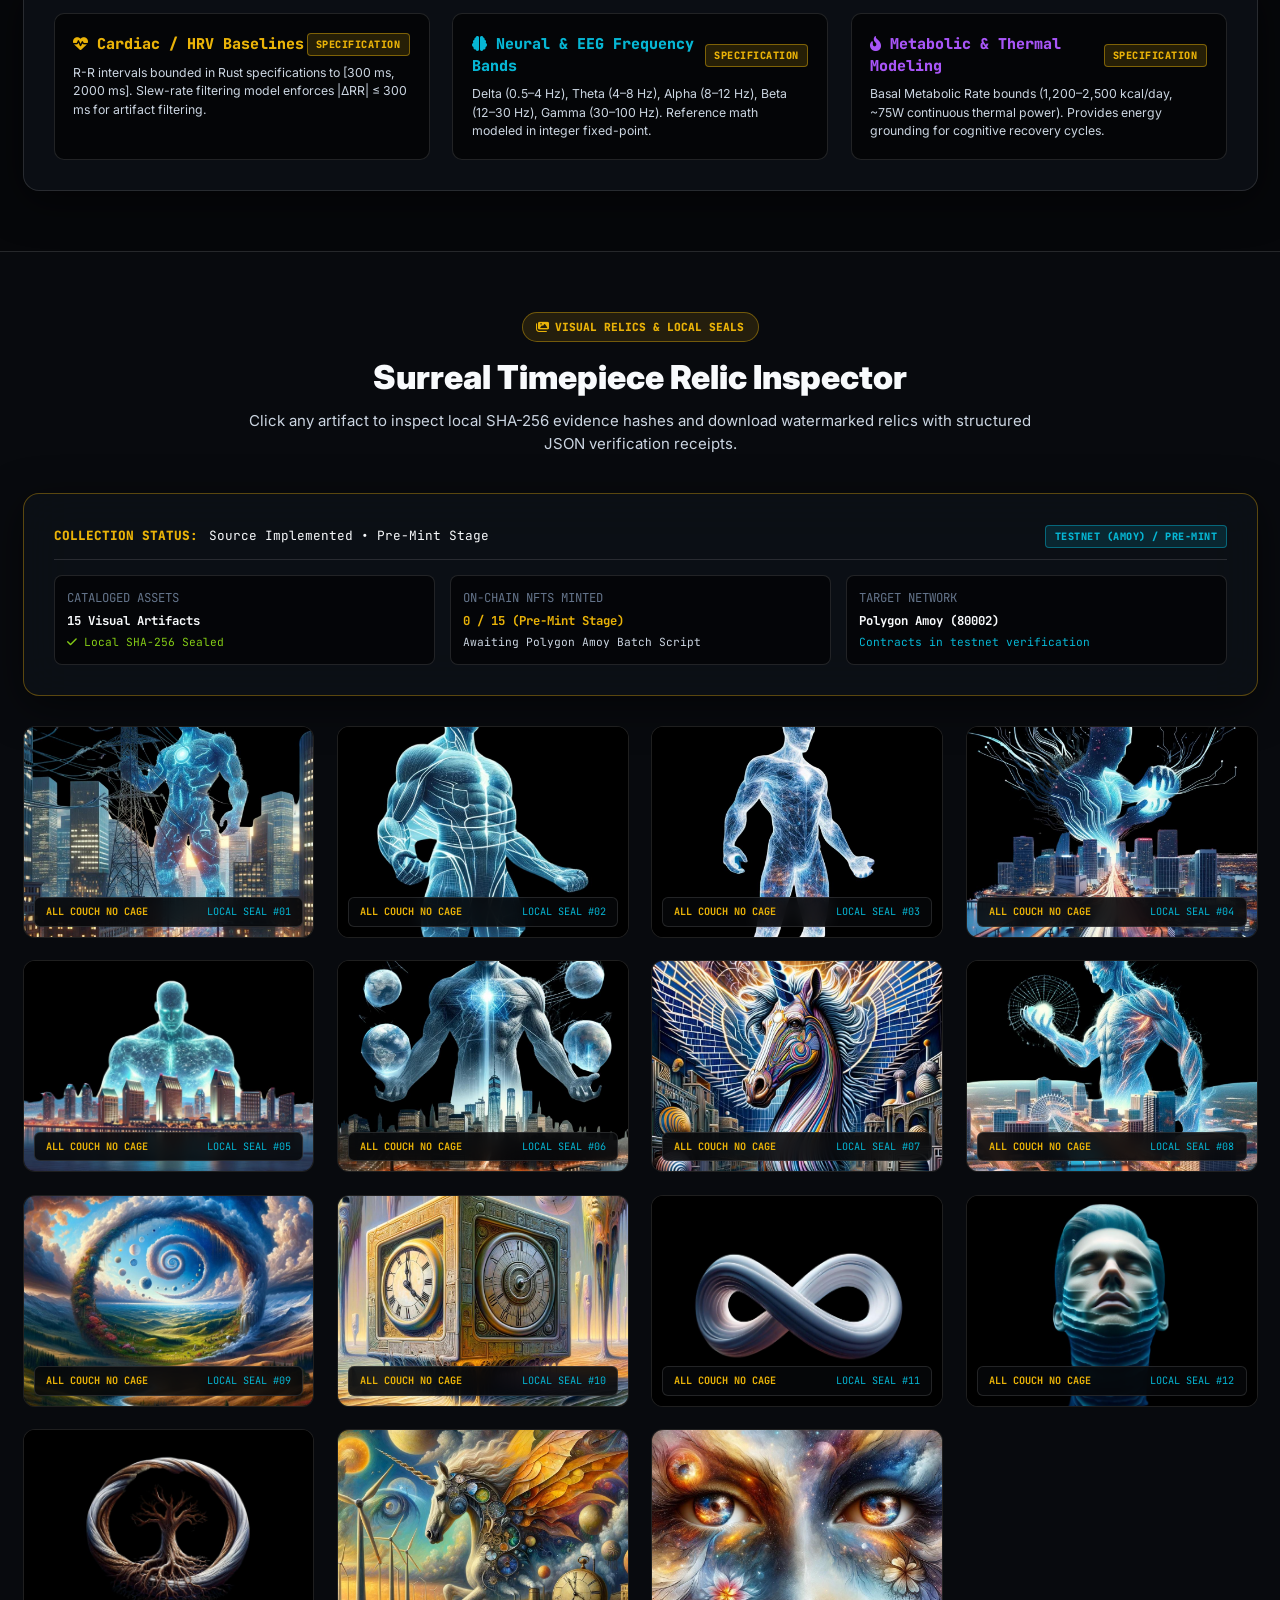
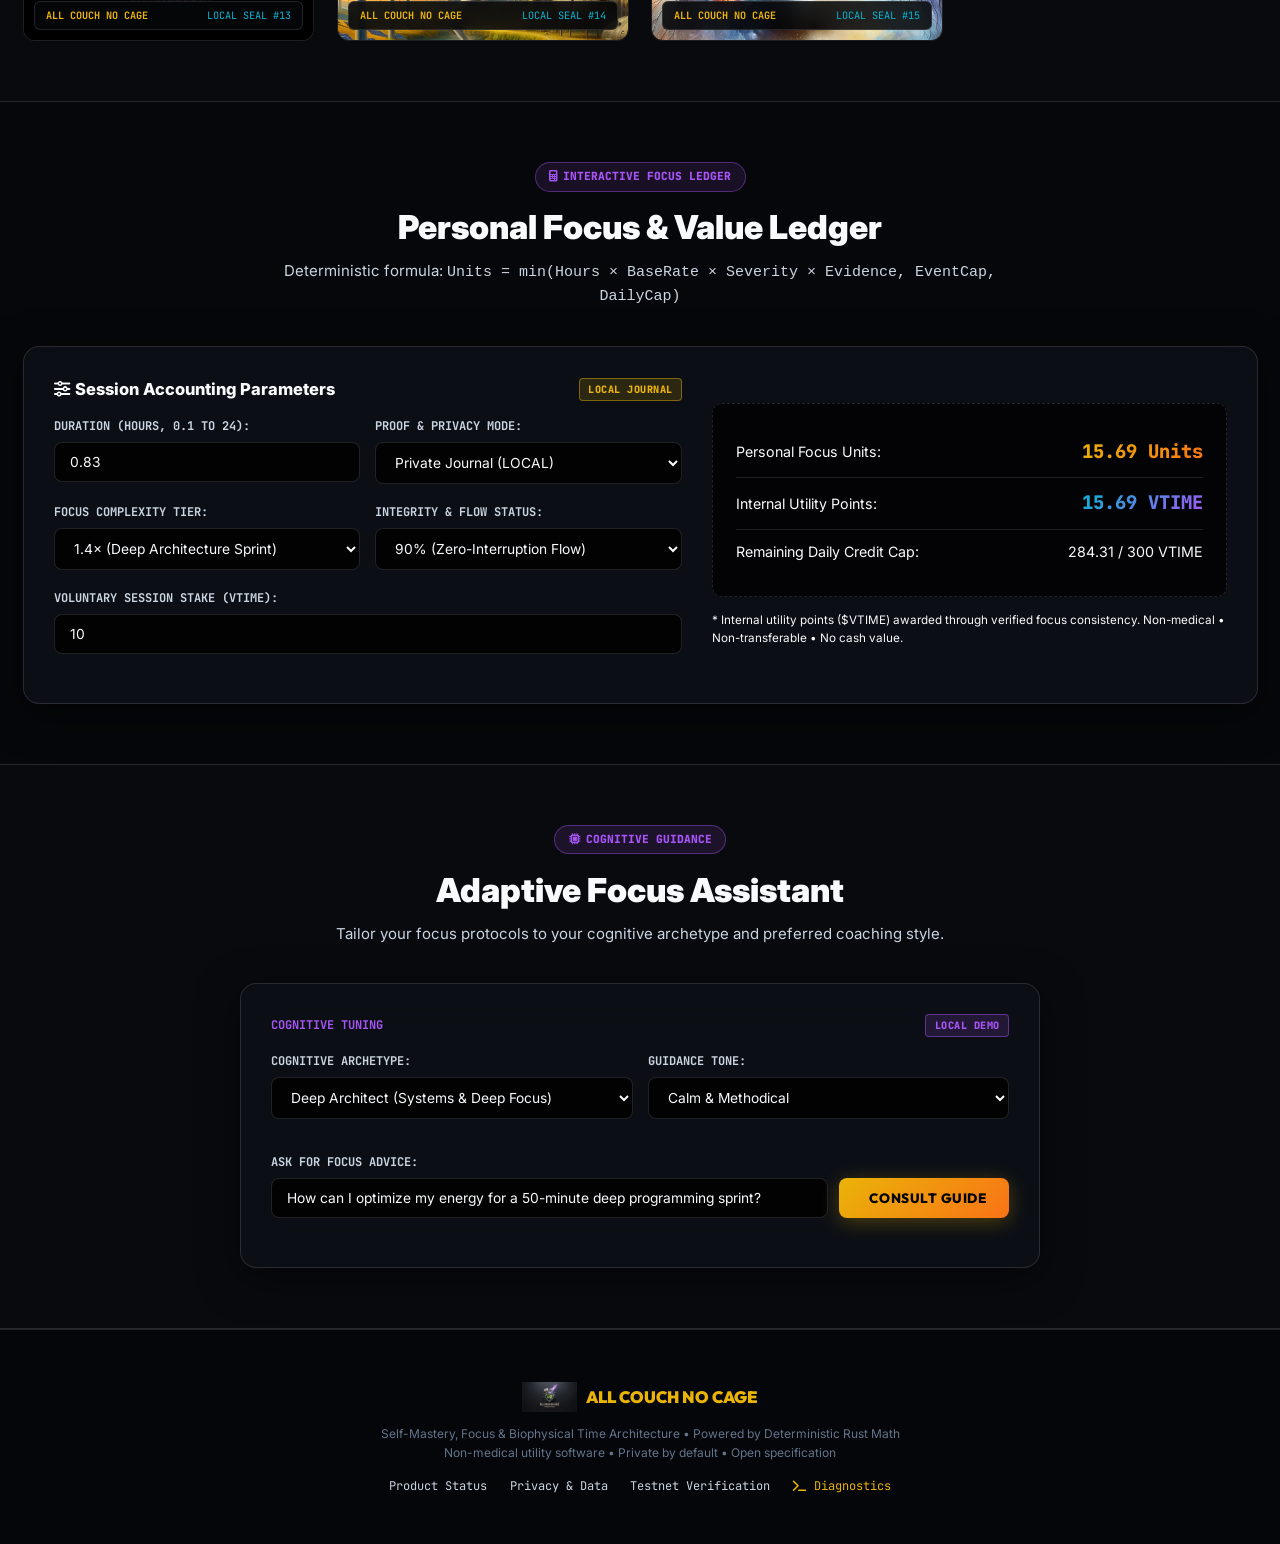
==== commit f4fe8d60: "fix(session-state): integer monotonic timer, truth-label system, and product docs" ====
--- a/index.html
+++ b/index.html
@@ -3,10 +3,10 @@
 <head>
   <meta charset="UTF-8" />
   <meta name="viewport" content="width=device-width, initial-scale=1.0" />
-  <title>ALL COUCH NO CAGE — Self-Mastery, Focus & Biophysical Time Protocol</title>
-  <meta name="description" content="A self-help, focus accountability, and biophysical energy tracking system powered by deterministic Rust engines, verifiable math, and interactive personal growth tools." />
+  <title>ALL COUCH NO CAGE — Self-Mastery, Focus & Biophysical Time Architecture</title>
+  <meta name="description" content="Protect your best work hours. Private focus sessions, adaptive cognitive guidance, and optional verifiable proof of progress powered by deterministic math." />
   
-  <!-- Google Fonts: Outfit (Display), Inter (Body), JetBrains Mono (Technical) -->
+  <!-- Google Fonts -->
   <link rel="preconnect" href="https://fonts.googleapis.com" />
   <link rel="preconnect" href="https://fonts.gstatic.com" crossorigin />
   <link href="https://fonts.googleapis.com/css2?family=Outfit:wght@600;700;800;900&family=Inter:wght@400;500;600;700&family=JetBrains+Mono:wght@400;500;700&display=swap" rel="stylesheet" />
@@ -16,219 +16,154 @@
 
   <!-- Liquid Glassmorphism Stylesheet -->
   <link rel="stylesheet" href="style.css" />
-
-  <style>
-    /* System Architecture Visual Tree */
-    .arch-flow-grid {
-      display: grid;
-      grid-template-columns: repeat(auto-fit, minmax(260px, 1fr));
-      gap: 1.5rem;
-      margin-top: 2rem;
-    }
-    .arch-card {
-      background: rgba(14, 17, 24, 0.75);
-      border: 1px solid var(--border-glass);
-      border-radius: 12px;
-      padding: 1.5rem;
-      position: relative;
-      transition: var(--transition-glass);
-    }
-    .arch-card:hover {
-      border-color: var(--accent-gold);
-      transform: translateY(-3px);
-    }
-    .arch-badge {
-      display: inline-block;
-      padding: 0.25rem 0.6rem;
-      font-family: var(--font-mono);
-      font-size: 0.7rem;
-      font-weight: 700;
-      border-radius: 4px;
-      margin-bottom: 0.75rem;
-      text-transform: uppercase;
-    }
-    .badge-rust { background: rgba(249, 115, 22, 0.15); color: var(--accent-flame); border: 1px solid rgba(249, 115, 22, 0.4); }
-    .badge-bio { background: rgba(6, 182, 212, 0.15); color: var(--accent-cyan); border: 1px solid rgba(6, 182, 212, 0.4); }
-    .badge-token { background: rgba(234, 179, 8, 0.15); color: var(--accent-gold); border: 1px solid rgba(234, 179, 8, 0.4); }
-    .badge-ai { background: rgba(168, 85, 247, 0.15); color: var(--accent-purple); border: 1px solid rgba(168, 85, 247, 0.4); }
-
-    /* Interactive Voice & Narration Bar */
-    .narration-bar {
-      position: sticky;
-      top: 65px;
-      z-index: 95;
-      background: rgba(14, 17, 24, 0.9);
-      backdrop-filter: blur(16px);
-      border-bottom: 1px solid var(--border-glass);
-      padding: 0.65rem 1.5rem;
-      display: flex;
-      align-items: center;
-      justify-content: space-between;
-      gap: 1rem;
-      font-size: 0.85rem;
-    }
-    .read-highlight {
-      outline: 2px solid var(--accent-gold);
-      background: rgba(234, 179, 8, 0.08) !important;
-      border-radius: 8px;
-      transition: all 0.3s ease;
-    }
-  </style>
 </head>
 <body>
 
-  <!-- Live Metaverse World Pulse HUD -->
-  <section class="section" style="padding-top: 0; padding-bottom: 2rem;">
-    <div class="section-container">
-      <div class="glass-panel" style="border-color: rgba(234, 179, 8, 0.35); background: rgba(14, 17, 24, 0.85);">
-        <div style="display: flex; justify-content: space-between; align-items: center; flex-wrap: wrap; gap: 1rem; border-bottom: 1px solid var(--border-glass); padding-bottom: 0.75rem; margin-bottom: 1rem;">
-          <div style="display: flex; align-items: center; gap: 0.6rem;">
-            <span style="display: inline-block; width: 10px; height: 10px; border-radius: 50%; background: var(--accent-lime); box-shadow: 0 0 10px var(--accent-lime);"></span>
-            <span style="font-family: var(--font-mono); font-size: 0.85rem; color: var(--accent-gold); font-weight: 800;">METAVERSE PULSE:</span>
-            <span id="worldAtmosphere" style="font-family: var(--font-mono); font-size: 0.85rem; color: var(--text-main);">Deep Flow • Salvador Dalí Resonance (528 Hz)</span>
-          </div>
-          <div style="font-family: var(--font-mono); font-size: 0.78rem; color: var(--text-muted);">
-            Auto-Healing Loop: <span class="text-lime">Pulsing Active</span>
-          </div>
-        </div>
-
-        <div style="display: grid; grid-template-columns: repeat(auto-fit, minmax(180px, 1fr)); gap: 1rem; font-family: var(--font-mono); font-size: 0.82rem;">
-          <div style="background: rgba(0,0,0,0.6); padding: 0.85rem; border-radius: 8px; border: 1px solid var(--border-glass);">
-            <div style="color: var(--text-dim); margin-bottom: 0.25rem;">GLOBAL FOCUS HOURS</div>
-            <div id="worldGlobalHours" style="color: var(--accent-gold); font-size: 1.15rem; font-weight: 800;">1,849.50 hrs</div>
-          </div>
-          <div style="background: rgba(0,0,0,0.6); padding: 0.85rem; border-radius: 8px; border: 1px solid var(--border-glass);">
-            <div style="color: var(--text-dim); margin-bottom: 0.25rem;">TOTAL $VTIME MINTED</div>
-            <div id="worldTotalVtime" style="color: var(--accent-cyan); font-size: 1.15rem; font-weight: 800;">27,742.50 VTIME</div>
-          </div>
-          <div style="background: rgba(0,0,0,0.6); padding: 0.85rem; border-radius: 8px; border: 1px solid var(--border-glass);">
-            <div style="color: var(--text-dim); margin-bottom: 0.25rem;">ACTIVE PARTICIPANTS</div>
-            <div id="worldParticipants" style="color: var(--accent-lime); font-size: 1.15rem; font-weight: 800;">142 Connected</div>
-          </div>
-          <div style="background: rgba(0,0,0,0.6); padding: 0.85rem; border-radius: 8px; border: 1px solid var(--border-glass);">
-            <div style="color: var(--text-dim); margin-bottom: 0.25rem;">AI ARCHITECT ENGINE</div>
-            <div style="color: var(--accent-purple); font-size: 0.85rem; font-weight: 700; margin-top: 0.25rem;">Llama-3.3-70B • Active</div>
-          </div>
-        </div>
-      </div>
-    </div>
-  </section>
+  <!-- Ambient Light Orbs -->
   <div class="liquid-orb orb-gold"></div>
   <div class="liquid-orb orb-cyan"></div>
   <div class="liquid-orb orb-purple"></div>
-
-  <!-- Asset Inspection Lightbox Modal -->
-  <div class="modal-overlay" id="assetLightboxModal">
-    <div class="lightbox-card">
-      <div style="display: flex; justify-content: space-between; align-items: center; border-bottom: 1px solid var(--border-glass); padding-bottom: 0.85rem;">
-        <h3 id="lightboxTitle" style="font-size: 1.15rem; font-weight: 800;" class="gold-gradient">Protocol Visual Asset Inspector</h3>
-        <button id="closeLightboxBtn" style="background: transparent; border: none; color: var(--text-muted); font-size: 1.4rem; cursor: pointer;">&times;</button>
-      </div>
-
-      <div class="lightbox-img-box">
-        <div style="position: absolute; top: 12px; right: 12px; background: rgba(234, 179, 8, 0.9); color: #000; padding: 0.4rem 0.85rem; font-family: var(--font-mono); font-size: 0.72rem; font-weight: 800; border-radius: 4px; text-transform: uppercase;">
-          UNYKORN PROTOCOL • EVIDENCE SEALED
-        </div>
-        <img id="lightboxImg" src="images/dali_clock.jpg" alt="Asset Preview" />
-      </div>
-
-      <div style="display: flex; justify-content: space-between; font-size: 0.82rem; color: var(--text-muted); font-family: var(--font-mono); margin-bottom: 1.25rem;">
-        <span>Format: High-Res Protocol Asset</span>
-        <span id="lightboxHash" class="text-cyan">Evidence Hash: 0x8ace92e41b7392a...</span>
-        <span class="text-lime">Amoy Verification Stage</span>
-      </div>
-
-      <div class="lightbox-actions">
-        <a id="downloadAssetBtn" href="images/dali_clock.jpg" download="UNYKORN_PROTOCOL_ASSET.jpg" class="btn btn-gold" style="text-decoration: none;">
-          <i class="fa-solid fa-download"></i> Download Watermarked Asset
-        </a>
-        <button class="btn btn-glass" id="copyHashBtn">
-          <i class="fa-solid fa-copy text-cyan"></i> Copy Evidence Seal Hash
-        </button>
-        <button class="btn btn-cyan" id="attachEvidenceBtn">
-          <i class="fa-solid fa-calculator"></i> Attach to Personal Calculator
-        </button>
-      </div>
-    </div>
-  </div>
 
   <!-- Header Navigation -->
   <header class="navbar">
     <div class="nav-container">
       <a href="#overview" class="brand">
-        <img src="images/official_logo.png" alt="UNYKORN PROTOCOL Logo" class="brand-logo-img" />
+        <img src="images/official_logo.png" alt="All Couch No Cage Logo" class="brand-logo-img" />
         <div class="brand-text">
           <span>ALL COUCH NO CAGE</span>
-          <span class="brand-sub">Self-Help & Focus Engine • Powered by Rust</span>
+          <span class="brand-sub">Self-Mastery & Focus Architecture • <span class="truth-badge badge-live">LIVE</span></span>
         </div>
       </a>
 
       <ul class="nav-links">
-        <li><a href="#overview" class="active">Overview</a></li>
+        <li><a href="#overview" class="active">Focus Session</a></li>
         <li><a href="#architecture">How It Works</a></li>
-        <li><a href="#biometrics">Science & Rust</a></li>
-        <li><a href="#calculator">Focus Ledger</a></li>
-        <li><a href="#gallery">Visual Assets</a></li>
+        <li><a href="#biometrics">Science & Math</a></li>
+        <li><a href="#gallery">Visual Relics</a></li>
+        <li><a href="#calculator">Ledger</a></li>
       </ul>
 
       <div class="nav-actions">
-        <a href="#calculator" class="btn btn-gold btn-sm">
-          <i class="fa-solid fa-fire"></i> Start Focus Session
+        <a href="#overview" class="btn btn-gold btn-sm">
+          <i class="fa-solid fa-fire"></i> Start Session
         </a>
       </div>
     </div>
   </header>
 
   <!-- Interactive AI Read-Along & Narration Bar -->
-  <div class="narration-bar">
+  <div style="position: sticky; top: 62px; z-index: 95; background: rgba(14, 17, 24, 0.92); backdrop-filter: blur(16px); border-bottom: 1px solid var(--border-glass); padding: 0.6rem 1.5rem; display: flex; align-items: center; justify-content: space-between; gap: 1rem; font-size: 0.85rem;">
     <div style="display: flex; align-items: center; gap: 0.75rem;">
       <button class="btn btn-glass btn-sm" id="playReadAlongBtn">
-        <i class="fa-solid fa-volume-high text-gold" id="playIcon"></i> <span id="playBtnText">Read-Along Voice</span>
+        <i class="fa-solid fa-volume-high text-gold" id="playIcon"></i> <span id="playBtnText">Voice Walkthrough (LOCAL)</span>
       </button>
       <button class="btn btn-glass btn-sm" id="stopReadAlongBtn" style="display: none;">
         <i class="fa-solid fa-stop text-cyan"></i> Stop
       </button>
     </div>
-    <div style="color: var(--text-muted); font-family: var(--font-mono); font-size: 0.8rem; overflow: hidden; text-overflow: ellipsis; white-space: nowrap; max-width: 600px;" id="narrationStatusText">
-      <i class="fa-solid fa-waveform text-gold"></i> Ready to narrate system infrastructure and guided walkthroughs.
-    </div>
-    <div style="font-family: var(--font-mono); font-size: 0.75rem; color: var(--text-dim);">
-      AI Engine: Active
+    <div style="color: var(--text-muted); font-family: var(--font-mono); font-size: 0.78rem; overflow: hidden; text-overflow: ellipsis; white-space: nowrap; max-width: 600px;" id="narrationStatusText">
+      <i class="fa-solid fa-waveform text-gold"></i> Ready to guide your focus session walkthrough.
+    </div>
+    <div>
+      <span class="truth-badge badge-local">LOCAL DEMO</span>
     </div>
   </div>
 
-  <!-- Hero Section -->
+  <!-- Hero Section: Focused First-Screen Launchpad -->
   <section class="hero-section" id="overview">
     <div class="hero-grid">
       <div class="hero-content" id="readSection1">
         <div class="hero-tag">
-          <i class="fa-solid fa-bolt"></i> Real Infrastructure • Rust Deterministic Math • Self-Mastery System
+          <i class="fa-solid fa-shield-halved"></i> Private by Default • Non-Medical • Proof is Optional
         </div>
 
         <h1 class="hero-title">
-          CONVERT ENERGY & FOCUS INTO <span class="gold-gradient">MEASURABLE VALUE</span>.
+          PROTECT YOUR <span class="gold-gradient">BEST WORK HOURS</span>.
         </h1>
 
         <p class="hero-desc">
-          An interactive, gamified self-help and focus accountability platform. Built in Rust with real biophysical baselines, mathematical recovery formulas, and an internal fractional value system ($VTIME) designed to reward deep work and human growth.
+          Private focus sessions, adaptive cognitive guidance, and optional verifiable proof of progress. Powered by deterministic integer math with zero floating-point drift.
         </p>
 
-        <div class="hero-ctas">
-          <a href="#calculator" class="btn btn-gold btn-lg">
-            <i class="fa-solid fa-calculator"></i> Launch Focus Session
-          </a>
-          <a href="#architecture" class="btn btn-cyan btn-lg">
-            <i class="fa-solid fa-sitemap"></i> Explore System Architecture
-          </a>
-        </div>
-      </div>
-
-      <!-- Salvador Dalí Quantum Time Watch Visual -->
+        <!-- Direct Focus Launchpad Card -->
+        <div class="focus-launchpad-card">
+          <div style="display: flex; justify-content: space-between; align-items: center; margin-bottom: 0.85rem;">
+            <span style="font-family: var(--font-mono); font-size: 0.82rem; color: var(--accent-gold); font-weight: 800; text-transform: uppercase;">
+              <i class="fa-solid fa-stopwatch"></i> Choose Duration:
+            </span>
+            <span class="truth-badge badge-live">Focus Timer — LIVE</span>
+          </div>
+
+          <!-- Preset Chips Row -->
+          <div class="preset-chips-row" id="presetChipsRow">
+            <button type="button" class="preset-chip" data-minutes="25">25m Sprint</button>
+            <button type="button" class="preset-chip active" data-minutes="50">50m Deep Block</button>
+            <button type="button" class="preset-chip" data-minutes="90">90m Architecture</button>
+            <button type="button" class="preset-chip" data-minutes="custom">Custom</button>
+            <input type="number" id="customDurationInput" class="custom-minutes-input" placeholder="Minutes" min="6" max="1440" value="50" />
+          </div>
+
+          <!-- Intention Input -->
+          <div class="intention-group">
+            <input type="text" id="sessionIntention" class="intention-input" placeholder="What must be complete when this ends? (e.g., Finalize smart contract audit)" />
+          </div>
+
+          <!-- Distraction Shield & Privacy Toggle -->
+          <div class="toggle-group">
+            <label class="toggle-label">
+              <input type="checkbox" id="distractionToggle" checked style="accent-color: var(--accent-gold);" />
+              <span>Shield notifications & track zero-interruption flow</span>
+            </label>
+
+            <select id="heroPrivacyMode" style="background: rgba(0,0,0,0.7); border: 1px solid var(--border-glass); color: var(--text-muted); font-size: 0.78rem; padding: 0.35rem 0.65rem; border-radius: 6px; outline: none;">
+              <option value="private" selected>Private Journal (LOCAL)</option>
+              <option value="proof">Proof Receipt (TESTNET / Amoy)</option>
+              <option value="zk">Selective ZK (TESTNET)</option>
+            </select>
+          </div>
+
+          <!-- Active Countdown Banner -->
+          <div class="active-countdown-banner" id="heroActiveTimerBanner">
+            <div>
+              <div style="font-size: 0.72rem; color: var(--text-dim); font-family: var(--font-mono);">TIME REMAINING</div>
+              <div class="countdown-digits" id="heroTimerCountdown">00:50:00</div>
+            </div>
+            <div style="text-align: right;">
+              <span class="truth-badge badge-live">BLOCK ACTIVE</span>
+            </div>
+          </div>
+
+          <!-- Timer Action Triggers -->
+          <div style="display: flex; gap: 0.75rem; flex-wrap: wrap;">
+            <button class="btn btn-gold btn-lg" id="heroStartSessionBtn" style="flex: 1.5;">
+              <i class="fa-solid fa-play"></i> Start 50m Focus Block
+            </button>
+            <button class="btn btn-glass" id="heroPauseSessionBtn" style="display: none; flex: 1;">
+              <i class="fa-solid fa-pause"></i> Pause
+            </button>
+            <button class="btn btn-gold" id="heroResumeSessionBtn" style="display: none; flex: 1;">
+              <i class="fa-solid fa-play"></i> Resume
+            </button>
+            <button class="btn btn-cyan" id="heroCompleteSessionBtn" style="display: none; flex: 1.2;">
+              <i class="fa-solid fa-check"></i> Complete & Seal
+            </button>
+            <button class="btn btn-glass" id="heroResetSessionBtn" style="display: none; padding: 0.75rem 1rem;">
+              <i class="fa-solid fa-rotate-left"></i>
+            </button>
+          </div>
+        </div>
+
+        <div style="font-size: 0.82rem; color: var(--text-dim); line-height: 1.5;">
+          <i class="fa-solid fa-circle-info text-cyan"></i> The focus timer runs 100% locally in your browser. No biometric hardware, wallet connection, or network requests are required to track focus.
+        </div>
+      </div>
+
+      <!-- Surreal Time Visual Visualizer -->
       <div class="hero-art-box">
-        <img src="images/dali_clock.jpg" alt="Salvador Dalí Quantum Time Watch" class="hero-art-img" />
+        <img src="images/dali_clock.jpg" alt="Surreal Timepiece — Liquid Chronology" class="hero-art-img" />
         <div class="liquid-watermark">
-          <span class="watermark-brand">UNYKORN PROTOCOL</span>
-          <span>DETERMINISTIC RUST ENGINE • EIP-712 VERIFIABLE</span>
+          <span class="watermark-brand">ALL COUCH NO CAGE</span>
+          <span>DETERMINISTIC RUST MATH • LOCAL PROOF</span>
         </div>
       </div>
     </div>
@@ -240,385 +175,388 @@
       <div class="section-header" id="readSection2">
         <div class="pill-tag gold-pill"><i class="fa-solid fa-sitemap"></i> System Infrastructure</div>
         <h2>How the Ecosystem Works</h2>
-        <p>A clean, transparent 4-tier pipeline connecting real physical inputs to deterministic Rust engines and internal gamified value.</p>
+        <p>A transparent 4-tier pipeline connecting your private focus commitment to deterministic Rust engines and optional verifiable receipts.</p>
       </div>
 
       <div class="arch-flow-grid">
         <div class="arch-card">
-          <div class="arch-badge badge-bio">Tier 1: Human Energy</div>
-          <h3 style="font-size: 1.15rem; font-weight: 800; margin-bottom: 0.5rem;">Physical & Focus Input</h3>
+          <div style="display: flex; justify-content: space-between; align-items: center; margin-bottom: 0.5rem;">
+            <span style="font-size: 0.75rem; color: var(--text-dim); font-family: var(--font-mono);">TIER 1</span>
+            <span class="truth-badge badge-live">LIVE</span>
+          </div>
+          <h3 style="font-size: 1.15rem; font-weight: 800; margin-bottom: 0.5rem; color: var(--accent-cyan);">Private Focus Sessions</h3>
           <p style="font-size: 0.85rem; color: var(--text-muted); line-height: 1.5;">
-            Captures real work blocks, cognitive recovery times, and biophysical metrics (HRV intervals in ms, skin conductance in nS, metabolic wattage) through local client telemetry.
+            Track work blocks with monotonic integer countdowns. Runs entirely offline in your browser with zero external telemetry requirements.
           </p>
         </div>
 
         <div class="arch-card">
-          <div class="arch-badge badge-rust">Tier 2: Rust Math Engine</div>
-          <h3 style="font-size: 1.15rem; font-weight: 800; margin-bottom: 0.5rem;">Deterministic Engine</h3>
+          <div style="display: flex; justify-content: space-between; align-items: center; margin-bottom: 0.5rem;">
+            <span style="font-size: 0.75rem; color: var(--text-dim); font-family: var(--font-mono);">TIER 2</span>
+            <span class="truth-badge badge-local">LOCAL REFERENCE</span>
+          </div>
+          <h3 style="font-size: 1.15rem; font-weight: 800; margin-bottom: 0.5rem; color: var(--accent-flame);">Deterministic Rust Engine</h3>
           <p style="font-size: 0.85rem; color: var(--text-muted); line-height: 1.5;">
-            Processes inputs in native Rust using basis point (BPS) integer math, slew-rate artifact detection, and quadratic ZK predicates (<code style="font-size: 0.75rem;">∑ΔRR² ≥ (N-1)T²</code>) with zero floating-point drift.
+            Processes session calculations in native Rust using integer basis points (BPS) and quadratic predicates with zero floating-point drift.
           </p>
         </div>
 
         <div class="arch-card">
-          <div class="arch-badge badge-token">Tier 3: Internal Economy</div>
-          <h3 style="font-size: 1.15rem; font-weight: 800; margin-bottom: 0.5rem;">$VTIME Fractional Units</h3>
+          <div style="display: flex; justify-content: space-between; align-items: center; margin-bottom: 0.5rem;">
+            <span style="font-size: 0.75rem; color: var(--text-dim); font-family: var(--font-mono);">TIER 3</span>
+            <span class="truth-badge badge-local">LOCAL LEDGER</span>
+          </div>
+          <h3 style="font-size: 1.15rem; font-weight: 800; margin-bottom: 0.5rem; color: var(--accent-gold);">Internal Focus Units ($VTIME)</h3>
           <p style="font-size: 0.85rem; color: var(--text-muted); line-height: 1.5;">
-            Mints 18-decimal internal credits ($VTIME) for completed focus milestones. Allows voluntary session staking and penalty burns on ungrounded interruptions.
+            Internal non-monetary utility points awarded for completed milestones. Non-transferable with zero cash value.
           </p>
         </div>
 
         <div class="arch-card">
-          <div class="arch-badge badge-ai">Tier 4: AI & Team Assistant</div>
-          <h3 style="font-size: 1.15rem; font-weight: 800; margin-bottom: 0.5rem;">Cognitive Balancing</h3>
+          <div style="display: flex; justify-content: space-between; align-items: center; margin-bottom: 0.5rem;">
+            <span style="font-size: 0.75rem; color: var(--text-dim); font-family: var(--font-mono);">TIER 4</span>
+            <span class="truth-badge badge-testnet">TESTNET STAGE</span>
+          </div>
+          <h3 style="font-size: 1.15rem; font-weight: 800; margin-bottom: 0.5rem; color: var(--accent-purple);">Cryptographic Verification</h3>
           <p style="font-size: 0.85rem; color: var(--text-muted); line-height: 1.5;">
-            Routes tasks based on cognitive archetypes (Deep Architect, Rapid Responder, Systems Auditor) to protect uninterrupted focus and balance team energy.
+            Generates local SHA-256 evidence seals with optional smart contract anchoring on Polygon Amoy (Chain ID 80002).
           </p>
         </div>
       </div>
     </div>
   </section>
 
-  <!-- Science, Biophysics & Rust Verification -->
+  <!-- Science & Biophysical Reference (Non-Medical) -->
   <section class="section" id="biometrics">
     <div class="section-container">
       <div class="section-header" id="readSection3">
-        <div class="pill-tag cyan-pill"><i class="fa-solid fa-atom"></i> Empirical Biophysics</div>
-        <h2>Real Metrics & Scientific Baselines</h2>
-        <p>Grounding the self-help gamification engine in validated biophysical constants and integer Rust types.</p>
+        <div class="pill-tag cyan-pill"><i class="fa-solid fa-atom"></i> Reference Biophysics</div>
+        <h2>Biophysical Baselines & Signal Models</h2>
+        <p>Reference constants used by the Rust math engine. Designed to support optional future device integrations. <strong class="text-gold">Non-medical.</strong></p>
       </div>
 
       <div class="glass-panel" style="display: grid; grid-template-columns: repeat(auto-fit, minmax(280px, 1fr)); gap: 1.5rem;">
         <div style="background: rgba(0,0,0,0.6); padding: 1.25rem; border-radius: 10px; border: 1px solid var(--border-glass);">
-          <div style="display: flex; align-items: center; gap: 0.5rem; color: var(--accent-gold); font-weight: 800; font-family: var(--font-mono); margin-bottom: 0.5rem;">
-            <i class="fa-solid fa-heart-pulse"></i> Cardiac & HRV Baselines
+          <div style="display: flex; justify-content: space-between; align-items: center; margin-bottom: 0.5rem;">
+            <span style="color: var(--accent-gold); font-weight: 800; font-family: var(--font-mono);">
+              <i class="fa-solid fa-heart-pulse"></i> Cardiac / HRV Baselines
+            </span>
+            <span class="truth-badge badge-local">SPECIFICATION</span>
           </div>
           <p style="font-size: 0.82rem; color: var(--text-muted); line-height: 1.5;">
-            R-R intervals bounded in Rust to [300 ms, 2000 ms] (30–200 bpm). Slew-rate filter enforces |ΔRR| ≤ 300 ms to eliminate optical motion artifacts.
+            R-R intervals bounded in Rust specifications to [300 ms, 2000 ms]. Slew-rate filtering model enforces |ΔRR| ≤ 300 ms for artifact filtering.
           </p>
         </div>
 
         <div style="background: rgba(0,0,0,0.6); padding: 1.25rem; border-radius: 10px; border: 1px solid var(--border-glass);">
-          <div style="display: flex; align-items: center; gap: 0.5rem; color: var(--accent-cyan); font-weight: 800; font-family: var(--font-mono); margin-bottom: 0.5rem;">
-            <i class="fa-solid fa-brain"></i> Neural & EEG Bands
+          <div style="display: flex; justify-content: space-between; align-items: center; margin-bottom: 0.5rem;">
+            <span style="color: var(--accent-cyan); font-weight: 800; font-family: var(--font-mono);">
+              <i class="fa-solid fa-brain"></i> Neural & EEG Frequency Bands
+            </span>
+            <span class="truth-badge badge-local">SPECIFICATION</span>
           </div>
           <p style="font-size: 0.82rem; color: var(--text-muted); line-height: 1.5;">
-            Delta (0.5–4 Hz), Theta (4–8 Hz), Alpha (8–12 Hz), Beta (12–30 Hz), Gamma (30–100 Hz). Amplitudes validated between 10–100 µV in integer fixed-point.
+            Delta (0.5–4 Hz), Theta (4–8 Hz), Alpha (8–12 Hz), Beta (12–30 Hz), Gamma (30–100 Hz). Reference math modeled in integer fixed-point.
           </p>
         </div>
 
         <div style="background: rgba(0,0,0,0.6); padding: 1.25rem; border-radius: 10px; border: 1px solid var(--border-glass);">
-          <div style="display: flex; align-items: center; gap: 0.5rem; color: var(--accent-purple); font-weight: 800; font-family: var(--font-mono); margin-bottom: 0.5rem;">
-            <i class="fa-solid fa-fire-flame-curved"></i> Metabolic Energy & Carbon
+          <div style="display: flex; justify-content: space-between; align-items: center; margin-bottom: 0.5rem;">
+            <span style="color: var(--accent-purple); font-weight: 800; font-family: var(--font-mono);">
+              <i class="fa-solid fa-fire-flame-curved"></i> Metabolic & Thermal Modeling
+            </span>
+            <span class="truth-badge badge-local">SPECIFICATION</span>
           </div>
           <p style="font-size: 0.82rem; color: var(--text-muted); line-height: 1.5;">
-            Basal Metabolic Rate of 1,200–2,500 kcal/day (~75W continuous thermal power). Respiration carbon metrics model ~0.8–1.0 kg CO₂ daily output.
+            Basal Metabolic Rate bounds (1,200–2,500 kcal/day, ~75W continuous thermal power). Provides energy grounding for cognitive recovery cycles.
           </p>
         </div>
       </div>
     </div>
   </section>
 
-  <!-- Generative Dalí Badge Forge & Living Relic Video Studio -->
-  <section class="section section-alt" id="badge-forge">
+  <!-- Surreal Timepiece Relic Gallery & Proof Inspector -->
+  <section class="section section-alt" id="gallery">
+    <div class="section-container">
+      <div class="section-header" id="readSection5">
+        <div class="pill-tag gold-pill"><i class="fa-solid fa-images"></i> Visual Relics & Local Seals</div>
+        <h2>Surreal Timepiece Relic Inspector</h2>
+        <p>Click any artifact to inspect local SHA-256 evidence hashes and download watermarked relics with structured JSON verification receipts.</p>
+      </div>
+
+      <!-- Live Pre-Mint Testnet Status Banner -->
+      <div class="glass-panel" style="margin-bottom: 2rem; border-color: rgba(234, 179, 8, 0.35);">
+        <div style="display: flex; justify-content: space-between; align-items: center; flex-wrap: wrap; gap: 1rem; border-bottom: 1px solid var(--border-glass); padding-bottom: 0.75rem; margin-bottom: 1rem;">
+          <div>
+            <span style="font-family: var(--font-mono); font-size: 0.85rem; color: var(--accent-gold); font-weight: 800;">COLLECTION STATUS:</span>
+            <span style="font-family: var(--font-mono); font-size: 0.85rem; color: var(--text-main); margin-left: 0.5rem;">Source Implemented • Pre-Mint Stage</span>
+          </div>
+          <div>
+            <span class="truth-badge badge-testnet">TESTNET (Amoy) / Pre-Mint</span>
+          </div>
+        </div>
+
+        <div style="display: grid; grid-template-columns: repeat(auto-fit, minmax(220px, 1fr)); gap: 1rem; font-size: 0.82rem; font-family: var(--font-mono);">
+          <div style="background: rgba(0,0,0,0.6); padding: 0.85rem; border-radius: 8px; border: 1px solid var(--border-glass);">
+            <div style="color: var(--text-dim); margin-bottom: 0.3rem;">CATALOGED ASSETS</div>
+            <div style="color: var(--text-main); font-weight: 700;">15 Visual Artifacts</div>
+            <div style="color: var(--accent-lime); font-size: 0.75rem; margin-top: 0.25rem;"><i class="fa-solid fa-check"></i> Local SHA-256 Sealed</div>
+          </div>
+          <div style="background: rgba(0,0,0,0.6); padding: 0.85rem; border-radius: 8px; border: 1px solid var(--border-glass);">
+            <div style="color: var(--text-dim); margin-bottom: 0.3rem;">ON-CHAIN NFTS MINTED</div>
+            <div style="color: var(--accent-gold); font-weight: 700;">0 / 15 (Pre-Mint Stage)</div>
+            <div style="color: var(--text-muted); font-size: 0.75rem; margin-top: 0.25rem;">Awaiting Polygon Amoy Batch Script</div>
+          </div>
+          <div style="background: rgba(0,0,0,0.6); padding: 0.85rem; border-radius: 8px; border: 1px solid var(--border-glass);">
+            <div style="color: var(--text-dim); margin-bottom: 0.3rem;">TARGET NETWORK</div>
+            <div style="color: var(--text-main); font-weight: 700;">Polygon Amoy (80002)</div>
+            <div style="color: var(--accent-cyan); font-size: 0.75rem; margin-top: 0.25rem;">Contracts in testnet verification</div>
+          </div>
+        </div>
+      </div>
+
+      <div class="shared-images-grid" id="watermarkedGalleryGrid">
+        <!-- 15 Relic Cards dynamically injected -->
+      </div>
+    </div>
+  </section>
+
+  <!-- Personal Focus Accounting & Integrity Calculator -->
+  <section class="section" id="calculator">
+    <div class="section-container">
+      <div class="section-header" id="readSection4">
+        <div class="pill-tag purple-pill"><i class="fa-solid fa-calculator"></i> Interactive Focus Ledger</div>
+        <h2>Personal Focus & Value Ledger</h2>
+        <p>Deterministic formula: <code>Units = min(Hours × BaseRate × Severity × Evidence, EventCap, DailyCap)</code></p>
+      </div>
+
+      <div class="glass-panel calc-grid">
+        <div class="calc-inputs">
+          <div style="display: flex; justify-content: space-between; align-items: center; margin-bottom: 1rem;">
+            <h3 style="font-size: 1.1rem; font-weight: 800;"><i class="fa-solid fa-sliders text-cyan"></i> Session Accounting Parameters</h3>
+            <span class="truth-badge badge-local">LOCAL JOURNAL</span>
+          </div>
+
+          <div class="form-row">
+            <div class="form-group">
+              <label>Duration (Hours, 0.1 to 24):</label>
+              <input type="number" id="calcHours" value="0.83" step="0.1" min="0.1" max="24" />
+            </div>
+            <div class="form-group">
+              <label>Proof & Privacy Mode:</label>
+              <select id="privacyModeSelect">
+                <option value="private" selected>Private Journal (LOCAL)</option>
+                <option value="proof">Proof Receipt (TESTNET / Amoy)</option>
+                <option value="zk">Selective ZK (TESTNET)</option>
+              </select>
+            </div>
+          </div>
+
+          <div class="form-row">
+            <div class="form-group">
+              <label>Focus Complexity Tier:</label>
+              <select id="calcSeverity">
+                <option value="10000">1.0× (Standard Flow)</option>
+                <option value="12000">1.2× (Context Shift Management)</option>
+                <option value="14000" selected>1.4× (Deep Architecture Sprint)</option>
+                <option value="18000">1.8× (High Complexity Synthesis)</option>
+              </select>
+            </div>
+            <div class="form-group">
+              <label>Integrity & Flow Status:</label>
+              <select id="calcEvidenceTier">
+                <option value="8000">80% (Self-Reported Completed Session)</option>
+                <option value="9000" selected>90% (Zero-Interruption Flow)</option>
+                <option value="10000">100% (Signed Session Commitment)</option>
+              </select>
+            </div>
+          </div>
+
+          <div class="form-group">
+            <label>Voluntary Session Stake (VTIME):</label>
+            <input type="number" id="voluntaryStakeInput" value="10" min="0" max="100" />
+          </div>
+        </div>
+
+        <div class="calc-results-box">
+          <div class="impact-display-box">
+            <div class="impact-val-item">
+              <span>Personal Focus Units:</span>
+              <span id="impactScoreBps" class="val-highlight gold-gradient">17.64 Units</span>
+            </div>
+            <div class="impact-val-item">
+              <span>Internal Utility Points:</span>
+              <span id="impactCentsVal" class="val-highlight cyan-gradient">17.64 VTIME</span>
+            </div>
+            <div class="impact-val-item">
+              <span>Remaining Daily Credit Cap:</span>
+              <span id="confidenceDisplay" class="text-muted">282.36 / 300 VTIME</span>
+            </div>
+          </div>
+
+          <p class="text-dim" style="font-size: 0.78rem; margin-top: 1rem; line-height: 1.5;">
+            * Internal utility points ($VTIME) awarded through verified focus consistency. Non-medical • Non-transferable • No cash value.
+          </p>
+        </div>
+      </div>
+    </div>
+  </section>
+
+  <!-- Interactive AI Guide (LOCAL DEMO) -->
+  <section class="section section-alt" id="ai-assistant">
     <div class="section-container">
       <div class="section-header">
-        <div class="pill-tag gold-pill"><i class="fa-solid fa-wand-magic-sparkles"></i> NVIDIA Multi-Modal GenAI Studio</div>
-        <h2>Generative Dalí Badge Forge & Living Relics</h2>
-        <p>Forge personalized Salvador Dalí surrealist achievement badges and generate HD living video relics of your sealed focus milestones.</p>
-      </div>
-
-      <div class="glass-panel" style="max-width: 900px; margin: 0 auto;">
-        <div style="display: grid; grid-template-columns: repeat(auto-fit, minmax(280px, 1fr)); gap: 1.5rem; align-items: center;">
-          
-          <!-- Generator Form -->
-          <div>
-            <h3 style="font-size: 1.1rem; font-weight: 800; margin-bottom: 0.75rem;" class="gold-gradient">
-              <i class="fa-solid fa-palette"></i> Forge Milestone Art (FLUX.1 Schnell)
-            </h3>
-
-            <div class="form-group" style="margin-bottom: 0.85rem;">
-              <label>Surrealist Milestone Theme:</label>
-              <select id="forgeThemeSelect">
-                <option value="Liquid Gold Melting Clock in Starlit Desert">Liquid Gold Melting Clock in Starlit Desert</option>
-                <option value="Cosmic Hourglass with Floating Butterflies">Cosmic Hourglass with Floating Butterflies</option>
-                <option value="Surrealist Eye of Time with Sacred Geometry">Surrealist Eye of Time with Sacred Geometry</option>
-                <option value="Molten Silver Watch Dripping over Crystal Dune">Molten Silver Watch Dripping over Crystal Dune</option>
-              </select>
-            </div>
-
-            <div class="form-group" style="margin-bottom: 1.25rem;">
-              <label>Sealed Focus Milestone:</label>
-              <input type="text" id="forgeMilestoneInput" value="2.0 Hours Deep Architecture Sprint (528 Hz)" />
-            </div>
-
-            <div style="display: flex; gap: 0.75rem; flex-wrap: wrap;">
-              <button class="btn btn-gold" id="generateBadgeBtn" style="flex: 1;">
-                <i class="fa-solid fa-sparkles"></i> Forge Dalí Badge
-              </button>
-              <button class="btn btn-cyan" id="generateLivingVideoBtn" style="flex: 1;">
-                <i class="fa-solid fa-film"></i> Animate to Living Video
-              </button>
-            </div>
-          </div>
-
-          <!-- Interactive Badge Preview Frame -->
-          <div style="text-align: center; background: rgba(0,0,0,0.6); padding: 1.5rem; border-radius: 12px; border: 1px solid var(--border-gold); box-shadow: 0 15px 30px rgba(0,0,0,0.5);">
-            <div id="forgeBadgePreviewBox" style="position: relative; width: 220px; height: 220px; margin: 0 auto; border-radius: 16px; overflow: hidden; border: 1px solid var(--border-glass); background: #07090e; display: flex; align-items: center; justify-content: center;">
-              <img id="forgedBadgeImg" src="images/dali_clock.jpg" alt="Forged Badge" style="width: 100%; height: 100%; object-fit: cover; transition: transform 0.5s ease;" />
-              <div class="liquid-watermark" style="bottom: 8px; left: 8px; right: 8px; font-size: 0.65rem;">
-                <span class="watermark-brand">SEALED RELIC</span>
-                <span id="badgeMilestoneTag">2.0 HRS • 528 HZ</span>
-              </div>
-            </div>
-
-            <div id="forgeStatusMessage" style="margin-top: 1rem; font-family: var(--font-mono); font-size: 0.75rem; color: var(--accent-gold);">
-              <i class="fa-solid fa-circle-check text-lime"></i> Relic Minting Engine Ready • FLUX.1 + Video
-            </div>
-          </div>
-
-        </div>
-      </div>
-    </div>
-  </section>
-
-  <!-- Interactive Personalized AI Guide Section -->
-  <section class="section" id="ai-assistant">
-    <div class="section-container">
-      <div class="section-header">
-        <div class="pill-tag purple-pill"><i class="fa-solid fa-microchip-ai"></i> NVIDIA AI Engine</div>
-        <h2>Personalized Cognitive AI Guide</h2>
-        <p>Interactive self-mastery guidance tuned dynamically to your cognitive archetype, energy rhythm, and preferred tone.</p>
+        <div class="pill-tag purple-pill"><i class="fa-solid fa-microchip"></i> Cognitive Guidance</div>
+        <h2>Adaptive Focus Assistant</h2>
+        <p>Tailor your focus protocols to your cognitive archetype and preferred coaching style.</p>
       </div>
 
       <div class="glass-panel" style="max-width: 800px; margin: 0 auto;">
+        <div style="display: flex; justify-content: space-between; align-items: center; margin-bottom: 1rem;">
+          <span style="font-family: var(--font-mono); font-size: 0.8rem; color: var(--accent-purple); font-weight: 700;">COGNITIVE TUNING</span>
+          <span class="truth-badge badge-demo">LOCAL DEMO</span>
+        </div>
+
         <div class="form-row" style="margin-bottom: 1rem;">
           <div class="form-group">
-            <label>Your Cognitive Archetype:</label>
+            <label>Cognitive Archetype:</label>
             <select id="assistantArchetype">
               <option value="DeepArchitect" selected>Deep Architect (Systems & Deep Focus)</option>
               <option value="RapidResponder">Rapid Responder (High Flow & Triage)</option>
               <option value="SystemsAuditor">Systems Auditor (Precision & Verification)</option>
-              <option value="CreativeSynthesizer">Creative Synthesizer (Vision & Exploration)</option>
             </select>
           </div>
           <div class="form-group">
-            <label>AI Guidance Tone:</label>
+            <label>Guidance Tone:</label>
             <select id="assistantTone">
-              <option value="Soothing" selected>Soothing & Philosophical (Rita / Calm)</option>
-              <option value="Analytical">Analytical & Mathematical (DeepSeek)</option>
-              <option value="Direct">Direct & Focused Action</option>
-              <option value="Visionary">Visionary & Inspiring</option>
+              <option value="Soothing" selected>Calm & Methodical</option>
+              <option value="Direct">Direct & Action-Oriented</option>
+              <option value="Analytical">Analytical & Structured</option>
             </select>
           </div>
         </div>
 
         <div class="form-group">
-          <label>Ask your personalized guide:</label>
+          <label>Ask for focus advice:</label>
           <div style="display: flex; gap: 0.75rem;">
-            <input type="text" id="assistantPromptInput" placeholder="e.g., How can I eliminate context switching during my next 2-hour coding block?" value="How can I optimize my energy for a 90-minute deep programming sprint?" style="flex: 1;" />
+            <input type="text" id="assistantPromptInput" value="How can I optimize my energy for a 50-minute deep programming sprint?" style="flex: 1;" />
             <button class="btn btn-gold" id="askAssistantBtn">
-              <i class="fa-solid fa-sparkles"></i> Consult AI
+              <i class="fa-solid fa-sparkles"></i> Consult Guide
             </button>
           </div>
         </div>
 
-        <div id="assistantResponseBox" style="margin-top: 1.5rem; background: rgba(0,0,0,0.6); padding: 1.25rem; border-radius: 8px; border: 1px solid var(--border-glass); font-size: 0.88rem; line-height: 1.6; color: var(--text-main); display: none;">
-          <div style="display: flex; justify-content: space-between; align-items: center; margin-bottom: 0.5rem; border-bottom: 1px solid var(--border-glass); padding-bottom: 0.35rem;">
-            <span style="font-family: var(--font-mono); font-size: 0.75rem; color: var(--accent-gold); font-weight: 700;">NVIDIA NEMOTRON-3 GUIDANCE</span>
-            <span id="responseStatus" style="font-size: 0.72rem; color: var(--accent-cyan); font-family: var(--font-mono);">Generation Complete</span>
-          </div>
+        <div id="assistantResponseBox" style="margin-top: 1.25rem; background: rgba(0,0,0,0.6); padding: 1.25rem; border-radius: 8px; border: 1px solid var(--border-glass); font-size: 0.88rem; line-height: 1.6; display: none;">
           <p id="assistantResponseText" style="white-space: pre-wrap; margin: 0;"></p>
         </div>
       </div>
     </div>
   </section>
 
-  <!-- Personal Focus Accounting & Integrity Calculator Section -->
-  <section class="section section-alt" id="calculator">
-    <div class="section-container">
-      <div class="section-header" id="readSection4">
-        <div class="pill-tag purple-pill"><i class="fa-solid fa-calculator"></i> Interactive Focus Ledger</div>
-        <h2>Personal Focus & Value Ledger</h2>
-        <p>Formula: <code>Focus Units = min(Base_Hours × Rate × Severity × Integrity, Event_Cap, Daily_Cap)</code></p>
-      </div>
-
-      <div class="glass-panel calc-grid">
-        <div class="calc-inputs">
-          <h3><i class="fa-solid fa-sliders text-cyan"></i> Focus Session Parameters</h3>
-
-          <div class="form-row" style="margin-top: 1rem;">
-            <div class="form-group">
-              <label>Session Duration (Hours):</label>
-              <input type="number" id="calcHours" value="1.5" step="0.1" min="0.1" max="24" />
-            </div>
-            <div class="form-group">
-              <label>Privacy & Proof Mode:</label>
-              <select id="privacyModeSelect">
-                <option value="private" selected>Private Journal (Local Only)</option>
-                <option value="proof">Proof Receipt (Hash on-chain)</option>
-                <option value="zk">Selective ZK Proof (Predicate only)</option>
-              </select>
-            </div>
-          </div>
-
-          <div class="form-row">
-            <div class="form-group">
-              <label>Focus Complexity / Recovery Band:</label>
-              <select id="calcSeverity">
-                <option value="10000">1.0× (Standard Flow)</option>
-                <option value="12000">1.2× (Moderate Context Shift)</option>
-                <option value="14000" selected>1.4× (Deep Architecture Block)</option>
-                <option value="18000">1.8× (High Complexity Synthesis)</option>
-              </select>
-            </div>
-            <div class="form-group">
-              <label>Local Integrity Status:</label>
-              <select id="calcEvidenceTier">
-                <option value="8000">80% (Self-Reported Completed Session)</option>
-                <option value="9000" selected>90% (Self-Signed Zero Interruption Flow)</option>
-                <option value="10000">100% (Participant-Signed Session Commitment)</option>
-              </select>
-            </div>
-          </div>
-
-          <div class="form-group">
-            <label>Voluntary Session Stake (VTIME):</label>
-            <input type="number" id="voluntaryStakeInput" value="10" min="0" max="100" />
-          </div>
-
-          <!-- Interactive Live Session Timer & Direct Mint Trigger -->
-          <div style="margin-top: 1.5rem; background: rgba(0,0,0,0.6); padding: 1.25rem; border-radius: 8px; border: 1px solid var(--border-glass);">
-            <div style="display: flex; justify-content: space-between; align-items: center; margin-bottom: 0.75rem;">
-              <span style="font-family: var(--font-mono); font-size: 0.85rem; color: var(--accent-gold); font-weight: 700;">
-                <i class="fa-solid fa-stopwatch"></i> LIVE FOCUS SESSION TIMER
-              </span>
-              <span id="liveTimerDisplay" style="font-family: var(--font-mono); font-size: 1.1rem; color: var(--accent-cyan); font-weight: 800;">00:00:00</span>
-            </div>
-
-            <div style="display: flex; gap: 0.5rem; flex-wrap: wrap;">
-              <button class="btn btn-gold btn-sm" id="startLiveSessionBtn" style="flex: 1;">
-                <i class="fa-solid fa-play"></i> Start Focus Block
-              </button>
-              <button class="btn btn-glass btn-sm" id="pauseLiveSessionBtn" style="display: none; flex: 1;">
-                <i class="fa-solid fa-pause"></i> Pause
-              </button>
-              <button class="btn btn-gold btn-sm" id="resumeLiveSessionBtn" style="display: none; flex: 1;">
-                <i class="fa-solid fa-play"></i> Resume
-              </button>
-              <button class="btn btn-cyan btn-sm" id="completeAndMintBtn" style="display: none; flex: 1;">
-                <i class="fa-solid fa-fire"></i> Complete & Seal
-              </button>
-            </div>
-            <div id="mintSuccessToast" style="display: none; margin-top: 0.75rem; color: var(--accent-lime); font-family: var(--font-mono); font-size: 0.8rem; text-align: center;">
-              <i class="fa-solid fa-check-circle"></i> Focus Block Sealed! $VTIME Credited to Internal Ledger.
-            </div>
-          </div>
-        </div>
-
-        <div class="calc-results-box">
-          <div class="impact-display-box">
-            <div class="impact-val-item">
-              <span>Personal Focus Units:</span>
-              <span id="impactScoreBps" class="val-highlight gold-gradient">22.68 Units</span>
-            </div>
-            <div class="impact-val-item">
-              <span>Internal Fractional Currency:</span>
-              <span id="impactCentsVal" class="val-highlight cyan-gradient">22.68 VTIME</span>
-            </div>
-            <div class="impact-val-item">
-              <span>Remaining Daily Credit Cap:</span>
-              <span id="confidenceDisplay" class="text-muted">277.32 / 300 VTIME</span>
-            </div>
-          </div>
-
-          <p class="text-dim" style="font-size: 0.8rem; margin-top: 1rem; line-height: 1.5;">
-            * Internal utility credit ($VTIME) awarded through verified focus and human experience metrics within the game ecosystem. Non-medical • Not transferable • No cash value.
-          </p>
-        </div>
-      </div>
-    </div>
-  </section>
-
-  <!-- Shared Image Showcase Gallery Section -->
-  <section class="section" id="gallery">
-    <div class="section-container">
-      <div class="section-header" id="readSection5">
-        <div class="pill-tag gold-pill"><i class="fa-solid fa-images"></i> Watermarked Assets & On-Chain Proofs</div>
-        <h2>Protocol Visual Asset Inspector</h2>
-        <p>Click any visual asset to inspect SHA-256 evidence seals, download watermarked assets, or verify pre-deployment status.</p>
-      </div>
-
-      <!-- Live On-Chain Minting Status Panel -->
-      <div class="glass-panel" style="margin-bottom: 2rem; border-color: rgba(234, 179, 8, 0.35);">
-        <div style="display: flex; justify-content: space-between; align-items: center; flex-wrap: wrap; gap: 1rem; border-bottom: 1px solid var(--border-glass); padding-bottom: 1rem; margin-bottom: 1rem;">
-          <div>
-            <span style="font-family: var(--font-mono); font-size: 0.85rem; color: var(--accent-gold); font-weight: 800;">COLLECTION STATUS:</span>
-            <span style="font-family: var(--font-mono); font-size: 0.85rem; color: var(--text-main); margin-left: 0.5rem;">Source Implemented • Deployment Pending</span>
-          </div>
-          <div>
-            <span style="font-family: var(--font-mono); font-size: 0.8rem; color: var(--text-muted);">Deployment Status:</span>
-            <span style="font-family: var(--font-mono); font-size: 0.8rem; color: var(--accent-gold); margin-left: 0.35rem;">Testnet (Amoy) Verification Stage</span>
-          </div>
-        </div>
-
-        <div style="display: grid; grid-template-columns: repeat(auto-fit, minmax(220px, 1fr)); gap: 1rem; font-size: 0.82rem; font-family: var(--font-mono);">
-          <div style="background: rgba(0,0,0,0.6); padding: 0.85rem; border-radius: 8px; border: 1px solid var(--border-glass);">
-            <div style="color: var(--text-dim); margin-bottom: 0.3rem;">CATALOGED ASSETS</div>
-            <div style="color: var(--text-main); font-weight: 700;">15 Visual Artifacts</div>
-            <div style="color: var(--accent-lime); font-size: 0.75rem; margin-top: 0.25rem;"><i class="fa-solid fa-check"></i> SHA-256 / EIP-712 Sealed</div>
-          </div>
-          <div style="background: rgba(0,0,0,0.6); padding: 0.85rem; border-radius: 8px; border: 1px solid var(--border-glass);">
-            <div style="color: var(--text-dim); margin-bottom: 0.3rem;">ON-CHAIN NFTS MINTED</div>
-            <div style="color: var(--accent-gold); font-weight: 700;">0 / 15 (Pre-Mint Stage)</div>
-            <div style="color: var(--text-muted); font-size: 0.75rem; margin-top: 0.25rem;">Awaiting Amoy Batch Script</div>
-          </div>
-          <div style="background: rgba(0,0,0,0.6); padding: 0.85rem; border-radius: 8px; border: 1px solid var(--border-glass);">
-            <div style="color: var(--text-dim); margin-bottom: 0.3rem;">METADATA ARCHITECTURE</div>
-            <div style="color: var(--text-main); font-weight: 700;">Decentralized IPFS</div>
-            <div style="color: var(--accent-cyan); font-size: 0.75rem; margin-top: 0.25rem;">Per-Token JSON Manifests</div>
-          </div>
-        </div>
-      </div>
-
-      <div class="shared-images-grid" id="watermarkedGalleryGrid">
-        <!-- 15 Shared Watermarked Assets injected dynamically via JS -->
-      </div>
-    </div>
-  </section>
+  <!-- Asset Inspection Lightbox Modal -->
+  <div class="modal-overlay" id="assetLightboxModal">
+    <div class="lightbox-card">
+      <div style="display: flex; justify-content: space-between; align-items: center; border-bottom: 1px solid var(--border-glass); padding-bottom: 0.85rem;">
+        <h3 id="lightboxTitle" style="font-size: 1.15rem; font-weight: 800;" class="gold-gradient">Visual Asset Inspector</h3>
+        <button id="closeLightboxBtn" style="background: transparent; border: none; color: var(--text-muted); font-size: 1.4rem; cursor: pointer;">&times;</button>
+      </div>
+
+      <div class="lightbox-img-box">
+        <div style="position: absolute; top: 12px; right: 12px; background: rgba(234, 179, 8, 0.9); color: #000; padding: 0.35rem 0.75rem; font-family: var(--font-mono); font-size: 0.7rem; font-weight: 800; border-radius: 4px; text-transform: uppercase;">
+          LOCAL SHA-256 SEAL GENERATED
+        </div>
+        <img id="lightboxImg" src="images/dali_clock.jpg" alt="Asset Preview" />
+      </div>
+
+      <div style="display: flex; justify-content: space-between; font-size: 0.8rem; color: var(--text-muted); font-family: var(--font-mono); margin-bottom: 1.25rem; flex-wrap: wrap; gap: 0.5rem;">
+        <span>Format: High-Res Artifact</span>
+        <span id="lightboxHash" class="text-cyan">Evidence Hash: 0x8ace92e41b7392a...</span>
+        <span class="truth-badge badge-testnet">TESTNET PRE-MINT</span>
+      </div>
+
+      <div class="lightbox-actions">
+        <a id="downloadAssetBtn" href="images/dali_clock.jpg" download="SURREAL_TIME_RELIC.jpg" class="btn btn-gold">
+          <i class="fa-solid fa-download"></i> Download Image
+        </a>
+        <button class="btn btn-glass" id="copyHashBtn">
+          <i class="fa-solid fa-copy text-cyan"></i> Copy Seal Hash
+        </button>
+        <button class="btn btn-cyan" id="downloadReceiptJsonBtn">
+          <i class="fa-solid fa-file-code"></i> Download JSON Receipt
+        </button>
+      </div>
+    </div>
+  </div>
+
+  <!-- Session Completed Modal -->
+  <div class="modal-overlay" id="sessionCompletedModal">
+    <div class="lightbox-card" style="max-width: 580px;">
+      <div style="text-align: center; margin-bottom: 1.25rem;">
+        <div style="display: inline-flex; align-items: center; justify-content: center; width: 60px; height: 60px; border-radius: 50%; background: rgba(132, 204, 22, 0.15); border: 2px solid var(--accent-lime); margin-bottom: 1rem; color: var(--accent-lime); font-size: 1.75rem;">
+          <i class="fa-solid fa-check"></i>
+        </div>
+        <h2 style="font-size: 1.5rem; font-weight: 900;" class="gold-gradient">Focus Session Completed!</h2>
+        <p style="color: var(--text-muted); font-size: 0.9rem; margin-top: 0.25rem;">Your focus block was completed and sealed to your local ledger.</p>
+      </div>
+
+      <div style="background: rgba(0,0,0,0.6); padding: 1.25rem; border-radius: 10px; border: 1px solid var(--border-glass); font-family: var(--font-mono); font-size: 0.85rem; margin-bottom: 1.5rem;">
+        <div style="display: flex; justify-content: space-between; margin-bottom: 0.5rem;">
+          <span style="color: var(--text-dim);">Receipt ID:</span>
+          <span id="completedReceiptId" style="color: var(--accent-gold); font-weight: 700;">RCPT-8ACE92E4</span>
+        </div>
+        <div style="display: flex; justify-content: space-between; margin-bottom: 0.5rem;">
+          <span style="color: var(--text-dim);">Duration:</span>
+          <span id="completedDuration" style="color: var(--text-main);">50m</span>
+        </div>
+        <div style="display: flex; justify-content: space-between; margin-bottom: 0.5rem;">
+          <span style="color: var(--text-dim);">Points Awarded:</span>
+          <span id="completedPoints" style="color: var(--accent-cyan); font-weight: 700;">17.64 VTIME</span>
+        </div>
+        <div style="border-top: 1px solid var(--border-glass); padding-top: 0.5rem; margin-top: 0.5rem; font-size: 0.75rem; word-break: break-all;">
+          <span style="color: var(--text-dim);">Evidence Seal: </span>
+          <span id="completedSealHash" style="color: var(--accent-lime);">0x8ace...</span>
+        </div>
+      </div>
+
+      <div style="display: flex; gap: 0.75rem;">
+        <button class="btn btn-gold" id="downloadCompletedReceiptBtn" style="flex: 1;">
+          <i class="fa-solid fa-download"></i> Download JSON Receipt
+        </button>
+        <button class="btn btn-glass" onclick="document.getElementById('sessionCompletedModal').classList.remove('active')" style="flex: 1;">
+          Close
+        </button>
+      </div>
+    </div>
+  </div>
 
   <!-- System Diagnostics Modal -->
   <div class="modal-overlay" id="diagModal">
-    <div class="lightbox-card" style="max-width: 650px;">
+    <div class="lightbox-card" style="max-width: 600px;">
       <div style="display: flex; justify-content: space-between; align-items: center; border-bottom: 1px solid var(--border-glass); padding-bottom: 0.85rem; margin-bottom: 1rem;">
-        <h3 style="font-size: 1.1rem; font-weight: 800;" class="gold-gradient"><i class="fa-solid fa-microchip"></i> System Diagnostics & Self-Repair</h3>
+        <h3 style="font-size: 1.1rem; font-weight: 800;" class="gold-gradient"><i class="fa-solid fa-microchip"></i> System Diagnostics</h3>
         <button id="closeDiagBtn" style="background: transparent; border: none; color: var(--text-muted); font-size: 1.4rem; cursor: pointer;">&times;</button>
       </div>
 
       <div style="font-family: var(--font-mono); font-size: 0.8rem; color: var(--text-main); margin-bottom: 1rem;">
         <div style="display: flex; justify-content: space-between; margin-bottom: 0.35rem;">
           <span>Runtime Version:</span>
-          <span class="text-cyan">v2.4.0-production-hardened</span>
+          <span class="truth-badge badge-live">v3.0.0-truth-aligned</span>
         </div>
         <div style="display: flex; justify-content: space-between; margin-bottom: 0.35rem;">
-          <span>Client Error Boundary:</span>
-          <span class="text-lime">Active & Monitored</span>
-        </div>
-        <div style="display: flex; justify-content: space-between; margin-bottom: 0.35rem;">
-          <span>Storage Integrity:</span>
-          <span class="text-lime">localStorage OK</span>
-        </div>
-      </div>
-
-      <div style="background: rgba(0,0,0,0.7); border: 1px solid var(--border-glass); border-radius: 8px; padding: 0.75rem; max-height: 200px; overflow-y: auto; font-family: var(--font-mono); margin-bottom: 1rem;" id="diagLogList">
-        <!-- Telemetry Logs Rendered Here -->
+          <span>Storage Schema:</span>
+          <span class="text-lime">acnc_session_v3 (Integer-Monotonic)</span>
+        </div>
+      </div>
+
+      <div style="background: rgba(0,0,0,0.7); border: 1px solid var(--border-glass); border-radius: 8px; padding: 0.75rem; max-height: 180px; overflow-y: auto; font-family: var(--font-mono); margin-bottom: 1rem;" id="diagLogList">
+        <!-- Diagnostics logs rendered here -->
       </div>
 
       <div style="display: flex; justify-content: space-between; align-items: center;">
         <button class="btn btn-glass btn-sm" id="clearStateBtn">
           <i class="fa-solid fa-trash-can text-flame"></i> Reset Local State
         </button>
-        <span style="font-size: 0.75rem; color: var(--text-dim);">Safe Non-Destructive Storage</span>
+        <span style="font-size: 0.75rem; color: var(--text-dim);">Safe Client-Only Reset</span>
       </div>
     </div>
   </div>
@@ -626,17 +564,18 @@
   <!-- Footer -->
   <footer class="footer">
     <div class="footer-brand">
-      <img src="images/official_logo.png" alt="Logo" style="height: 32px;" />
-      <span>ALL COUCH NO CAGE • UnyKorn LLC</span>
+      <img src="images/official_logo.png" alt="Logo" style="height: 30px;" />
+      <span>ALL COUCH NO CAGE</span>
     </div>
     <p class="footer-copy">
-      Self-Mastery, Focus & Biophysical Time Protocol • Powered by Deterministic Rust Engines<br />
-      Future Tech Holdings (FTH) • UnyKorn Global Finance • 5655 Peachtree Pkwy, Peachtree, GA 30099
+      Self-Mastery, Focus & Biophysical Time Architecture • Powered by Deterministic Rust Math<br />
+      Non-medical utility software • Private by default • Open specification
     </p>
-    <div style="margin-top: 0.75rem;">
-      <a href="#" id="diagToggleBtn" style="font-family: var(--font-mono); font-size: 0.75rem; color: var(--accent-gold); text-decoration: none;">
-        <i class="fa-solid fa-terminal"></i> Open System Diagnostics
-      </a>
+    <div style="margin-top: 1rem; display: flex; gap: 1.5rem; justify-content: center; font-size: 0.8rem; font-family: var(--font-mono);">
+      <a href="docs/PRODUCT_STATUS.md" style="color: var(--text-muted); text-decoration: none;">Product Status</a>
+      <a href="docs/PRIVACY_AND_DATA.md" style="color: var(--text-muted); text-decoration: none;">Privacy & Data</a>
+      <a href="docs/TESTNET_VERIFICATION.md" style="color: var(--text-muted); text-decoration: none;">Testnet Verification</a>
+      <a href="#" id="diagToggleBtn" style="color: var(--accent-gold); text-decoration: none;"><i class="fa-solid fa-terminal"></i> Diagnostics</a>
     </div>
   </footer>
 
--- a/style.css
+++ b/style.css
@@ -1,15 +1,15 @@
 /* ==========================================================================
-   ALL COUCH NO CAGE — SALVADOR DALI LIQUID GLASSMORPHISM SYSTEM
-   Theme: Wasted Time Protocol & Quantum Spacetime Distortion
+   ALL COUCH NO CAGE — TRUTH-ALIGNED LIQUID GLASSMORPHISM SYSTEM (V3)
+   Theme: Sovereign Focus, Biophysical Time Architecture & Cryptographic Proofs
    Palette: Cosmic Void (#06070A), Melted Gold (#EAB308), Liquid Cyan (#06B6D4),
             Plasma Purple (#A855F7), Flame Orange (#F97316), Lime (#84CC16)
    ========================================================================== */
 
 :root {
   --bg-dark: #06070a;
-  --bg-glass: rgba(14, 17, 24, 0.72);
-  --bg-glass-hover: rgba(22, 27, 38, 0.85);
-  --border-glass: rgba(255, 255, 255, 0.15);
+  --bg-glass: rgba(14, 17, 24, 0.78);
+  --bg-glass-hover: rgba(22, 27, 38, 0.9);
+  --border-glass: rgba(255, 255, 255, 0.12);
   --border-glow-gold: rgba(234, 179, 8, 0.4);
   --border-glow-cyan: rgba(6, 182, 212, 0.4);
 
@@ -35,84 +35,227 @@
 body { overflow-x: hidden; min-height: 100vh; background-color: var(--bg-dark); position: relative; }
 
 /* Cosmic Liquid Ambient Orbs */
-.liquid-orb { position: fixed; border-radius: 50%; filter: blur(150px); pointer-events: none; z-index: -1; opacity: 0.28; }
+.liquid-orb { position: fixed; border-radius: 50%; filter: blur(150px); pointer-events: none; z-index: -1; opacity: 0.24; }
 .orb-gold { top: -10%; left: 15%; width: 55vw; height: 55vw; background: radial-gradient(circle, var(--accent-gold), transparent 70%); }
 .orb-cyan { top: 35%; right: -10%; width: 50vw; height: 50vw; background: radial-gradient(circle, var(--accent-cyan), transparent 70%); }
 .orb-purple { bottom: -10%; left: -10%; width: 60vw; height: 60vw; background: radial-gradient(circle, var(--accent-purple), transparent 70%); }
 
 /* Liquid Glass Card Container */
 .glass-panel { background: var(--bg-glass); border: 1px solid var(--border-glass); backdrop-filter: blur(24px); -webkit-backdrop-filter: blur(24px); border-radius: 16px; padding: 2rem; box-shadow: 0 10px 40px rgba(0, 0, 0, 0.5); transition: var(--transition-glass); }
-.glass-panel:hover { border-color: rgba(255, 255, 255, 0.25); }
+.glass-panel:hover { border-color: rgba(255, 255, 255, 0.22); }
 
 /* Typography Gradients */
 .gold-gradient { background: linear-gradient(135deg, var(--accent-gold), var(--accent-flame)); -webkit-background-clip: text; -webkit-text-fill-color: transparent; }
 .cyan-gradient { background: linear-gradient(135deg, var(--accent-cyan), var(--accent-purple)); -webkit-background-clip: text; -webkit-text-fill-color: transparent; }
 
+/* STANDARDIZED TRUTH-LABEL SYSTEM */
+.truth-badge {
+  display: inline-flex;
+  align-items: center;
+  gap: 0.35rem;
+  padding: 0.2rem 0.55rem;
+  font-family: var(--font-mono);
+  font-size: 0.68rem;
+  font-weight: 800;
+  border-radius: 4px;
+  text-transform: uppercase;
+  letter-spacing: 0.05em;
+}
+
+.badge-live {
+  background: rgba(132, 204, 22, 0.15);
+  color: var(--accent-lime);
+  border: 1px solid rgba(132, 204, 22, 0.45);
+}
+
+.badge-local {
+  background: rgba(234, 179, 8, 0.15);
+  color: var(--accent-gold);
+  border: 1px solid rgba(234, 179, 8, 0.45);
+}
+
+.badge-testnet {
+  background: rgba(6, 182, 212, 0.15);
+  color: var(--accent-cyan);
+  border: 1px solid rgba(6, 182, 212, 0.45);
+}
+
+.badge-demo {
+  background: rgba(168, 85, 247, 0.15);
+  color: var(--accent-purple);
+  border: 1px solid rgba(168, 85, 247, 0.45);
+}
+
+.badge-pending {
+  background: rgba(148, 163, 184, 0.15);
+  color: #94a3b8;
+  border: 1px solid rgba(148, 163, 184, 0.4);
+}
+
+.badge-verified {
+  background: rgba(16, 185, 129, 0.2);
+  color: #10b981;
+  border: 1px solid rgba(16, 185, 129, 0.5);
+}
+
 /* Header & Navigation */
-.navbar { position: sticky; top: 0; z-index: 100; background: rgba(6, 7, 10, 0.85); backdrop-filter: blur(20px); -webkit-backdrop-filter: blur(20px); border-bottom: 1px solid var(--border-glass); }
+.navbar { position: sticky; top: 0; z-index: 100; background: rgba(6, 7, 10, 0.88); backdrop-filter: blur(20px); -webkit-backdrop-filter: blur(20px); border-bottom: 1px solid var(--border-glass); }
 .nav-container { max-width: 1320px; margin: 0 auto; padding: 0.85rem 1.5rem; display: flex; align-items: center; justify-content: space-between; }
 .brand { display: flex; align-items: center; gap: 0.85rem; text-decoration: none; color: var(--text-main); }
-.brand-logo-img { height: 42px; width: auto; filter: drop-shadow(0 0 12px rgba(168, 85, 247, 0.6)); border-radius: 6px; }
-.brand-text { font-family: var(--font-display); font-weight: 900; font-size: 1.15rem; letter-spacing: 0.02em; }
-.brand-sub { font-size: 0.75rem; color: var(--accent-cyan); display: block; font-weight: 500; }
-
-.nav-links { display: flex; gap: 1.75rem; list-style: none; }
-.nav-links a { color: var(--text-muted); text-decoration: none; font-size: 0.9rem; font-weight: 600; transition: var(--transition-glass); }
+.brand-logo-img { height: 40px; width: auto; filter: drop-shadow(0 0 10px rgba(234, 179, 8, 0.4)); border-radius: 6px; }
+.brand-text { font-family: var(--font-display); font-weight: 900; font-size: 1.1rem; letter-spacing: 0.02em; }
+.brand-sub { font-size: 0.72rem; color: var(--accent-cyan); display: block; font-weight: 500; }
+
+.nav-links { display: flex; gap: 1.5rem; list-style: none; align-items: center; }
+.nav-links a { color: var(--text-muted); text-decoration: none; font-size: 0.88rem; font-weight: 600; transition: var(--transition-glass); }
 .nav-links a:hover, .nav-links a.active { color: var(--accent-gold); }
 
 /* Buttons */
-.btn { border: none; cursor: pointer; font-family: var(--font-display); font-weight: 800; border-radius: 10px; transition: var(--transition-glass); display: inline-flex; align-items: center; justify-content: center; gap: 0.5rem; text-transform: uppercase; letter-spacing: 0.04em; outline: none; }
-.btn-gold { background: linear-gradient(135deg, var(--accent-gold), var(--accent-flame)); color: #000; padding: 0.75rem 1.5rem; font-size: 0.9rem; box-shadow: 0 4px 20px rgba(234, 179, 8, 0.35); }
-.btn-gold:hover { transform: translateY(-2px); box-shadow: 0 6px 25px rgba(234, 179, 8, 0.55); }
-.btn-cyan { background: linear-gradient(135deg, var(--accent-cyan), var(--accent-purple)); color: #fff; padding: 0.75rem 1.5rem; font-size: 0.9rem; box-shadow: 0 4px 20px rgba(6, 182, 212, 0.35); }
-.btn-cyan:hover { transform: translateY(-2px); box-shadow: 0 6px 25px rgba(6, 182, 212, 0.55); }
+.btn { border: none; cursor: pointer; font-family: var(--font-display); font-weight: 800; border-radius: 8px; transition: var(--transition-glass); display: inline-flex; align-items: center; justify-content: center; gap: 0.5rem; text-transform: uppercase; letter-spacing: 0.04em; outline: none; text-decoration: none; }
+.btn-gold { background: linear-gradient(135deg, var(--accent-gold), var(--accent-flame)); color: #000; padding: 0.75rem 1.5rem; font-size: 0.9rem; box-shadow: 0 4px 20px rgba(234, 179, 8, 0.3); }
+.btn-gold:hover { transform: translateY(-2px); box-shadow: 0 6px 25px rgba(234, 179, 8, 0.5); }
+.btn-cyan { background: linear-gradient(135deg, var(--accent-cyan), var(--accent-purple)); color: #fff; padding: 0.75rem 1.5rem; font-size: 0.9rem; box-shadow: 0 4px 20px rgba(6, 182, 212, 0.3); }
+.btn-cyan:hover { transform: translateY(-2px); box-shadow: 0 6px 25px rgba(6, 182, 212, 0.5); }
 .btn-glass { background: rgba(255, 255, 255, 0.06); border: 1px solid var(--border-glass); color: var(--text-main); padding: 0.75rem 1.5rem; font-size: 0.9rem; backdrop-filter: blur(12px); }
 .btn-glass:hover { background: rgba(255, 255, 255, 0.12); border-color: var(--accent-gold); }
-
+.btn-sm { padding: 0.5rem 1rem; font-size: 0.78rem; border-radius: 6px; }
 .btn-lg { padding: 0.95rem 2rem; font-size: 1rem; }
-.btn-block { width: 100%; padding: 0.95rem; }
-
-/* Truth Banner */
-.truth-banner { background: rgba(234, 179, 8, 0.08); border-bottom: 1px solid rgba(234, 179, 8, 0.3); padding: 0.75rem 1.5rem; text-align: center; font-size: 0.88rem; }
-.truth-banner strong { color: var(--accent-gold); }
 
 /* Hero Section */
-.hero-section { position: relative; padding: 5.5rem 1.5rem 4.5rem; max-width: 1280px; margin: 0 auto; }
-.hero-grid { display: grid; grid-template-columns: 1.1fr 0.9fr; gap: 2.5rem; align-items: center; }
+.hero-section { position: relative; padding: 4rem 1.5rem 3.5rem; max-width: 1280px; margin: 0 auto; }
+.hero-grid { display: grid; grid-template-columns: 1.15fr 0.85fr; gap: 2.5rem; align-items: start; }
 @media (max-width: 950px) { .hero-grid { grid-template-columns: 1fr; } }
 
-.hero-tag { display: inline-flex; align-items: center; gap: 0.5rem; background: rgba(6, 182, 212, 0.12); border: 1px solid var(--border-glow-cyan); padding: 0.45rem 1.1rem; border-radius: 30px; font-size: 0.82rem; color: var(--accent-cyan); margin-bottom: 1.5rem; font-family: var(--font-mono); }
-.hero-title { font-size: 3.4rem; font-weight: 900; line-height: 1.1; letter-spacing: -0.02em; margin-bottom: 1.25rem; }
-.hero-desc { font-size: 1.15rem; color: var(--text-muted); line-height: 1.6; margin-bottom: 2rem; }
-.hero-ctas { display: flex; gap: 1rem; flex-wrap: wrap; margin-bottom: 2.5rem; }
-
-/* Salvador Dalí Surrealist Liquid Time Animations */
-@keyframes daliMelt {
-  0% { border-radius: 60% 40% 30% 70% / 60% 30% 70% 40%; transform: rotate(0deg) scale(1); }
-  50% { border-radius: 30% 60% 70% 40% / 50% 60% 30% 60%; transform: rotate(3deg) scale(1.02); }
-  100% { border-radius: 60% 40% 30% 70% / 60% 30% 70% 40%; transform: rotate(0deg) scale(1); }
-}
-
-@keyframes floatCosmic {
-  0% { transform: translateY(0px) rotate(0deg); }
-  50% { transform: translateY(-12px) rotate(2deg); }
-  100% { transform: translateY(0px) rotate(0deg); }
-}
-
-@keyframes timeDilationGlow {
-  0% { box-shadow: 0 0 15px rgba(234, 179, 8, 0.2), inset 0 0 15px rgba(234, 179, 8, 0.1); }
-  50% { box-shadow: 0 0 35px rgba(234, 179, 8, 0.5), inset 0 0 25px rgba(234, 179, 8, 0.25); }
-  100% { box-shadow: 0 0 15px rgba(234, 179, 8, 0.2), inset 0 0 15px rgba(234, 179, 8, 0.1); }
-}
-
+.hero-tag { display: inline-flex; align-items: center; gap: 0.5rem; background: rgba(234, 179, 8, 0.1); border: 1px solid var(--border-glow-gold); padding: 0.4rem 1rem; border-radius: 30px; font-size: 0.8rem; color: var(--accent-gold); margin-bottom: 1.25rem; font-family: var(--font-mono); }
+.hero-title { font-size: 3.1rem; font-weight: 900; line-height: 1.12; letter-spacing: -0.02em; margin-bottom: 1rem; }
+.hero-desc { font-size: 1.08rem; color: var(--text-muted); line-height: 1.6; margin-bottom: 1.75rem; }
+
+/* Focus Presets & Session Box */
+.focus-launchpad-card {
+  background: rgba(14, 17, 24, 0.88);
+  border: 1px solid var(--border-glow-gold);
+  border-radius: 14px;
+  padding: 1.75rem;
+  box-shadow: 0 15px 35px rgba(0, 0, 0, 0.6);
+  margin-bottom: 1.5rem;
+}
+
+.preset-chips-row {
+  display: flex;
+  gap: 0.6rem;
+  align-items: center;
+  flex-wrap: wrap;
+  margin-bottom: 1.25rem;
+}
+
+.preset-chip {
+  background: rgba(255, 255, 255, 0.05);
+  border: 1px solid var(--border-glass);
+  color: var(--text-muted);
+  font-family: var(--font-mono);
+  font-size: 0.82rem;
+  font-weight: 700;
+  padding: 0.5rem 1rem;
+  border-radius: 20px;
+  cursor: pointer;
+  transition: var(--transition-glass);
+}
+
+.preset-chip:hover {
+  border-color: var(--accent-gold);
+  color: var(--text-main);
+}
+
+.preset-chip.active {
+  background: rgba(234, 179, 8, 0.18);
+  border-color: var(--accent-gold);
+  color: var(--accent-gold);
+  box-shadow: 0 0 12px rgba(234, 179, 8, 0.3);
+}
+
+.custom-minutes-input {
+  width: 90px;
+  background: rgba(0, 0, 0, 0.7);
+  border: 1px solid var(--accent-gold);
+  color: var(--accent-gold);
+  padding: 0.35rem 0.6rem;
+  border-radius: 6px;
+  font-family: var(--font-mono);
+  font-size: 0.85rem;
+  outline: none;
+  display: none;
+}
+
+.intention-group {
+  margin-bottom: 1.25rem;
+}
+
+.intention-input {
+  width: 100%;
+  background: rgba(0, 0, 0, 0.7);
+  border: 1px solid var(--border-glass);
+  color: var(--text-main);
+  padding: 0.75rem 1rem;
+  border-radius: 8px;
+  font-family: var(--font-body);
+  font-size: 0.9rem;
+  outline: none;
+  transition: var(--transition-glass);
+}
+
+.intention-input:focus {
+  border-color: var(--accent-cyan);
+}
+
+.toggle-group {
+  display: flex;
+  align-items: center;
+  justify-content: space-between;
+  margin-bottom: 1.5rem;
+  font-size: 0.85rem;
+  color: var(--text-muted);
+}
+
+.toggle-label {
+  display: flex;
+  align-items: center;
+  gap: 0.6rem;
+  cursor: pointer;
+}
+
+/* Active Countdown Banner */
+.active-countdown-banner {
+  display: none;
+  background: rgba(6, 182, 212, 0.1);
+  border: 1px solid var(--border-glow-cyan);
+  border-radius: 10px;
+  padding: 1rem 1.25rem;
+  margin-bottom: 1.25rem;
+  align-items: center;
+  justify-content: space-between;
+}
+
+.countdown-digits {
+  font-family: var(--font-mono);
+  font-size: 1.75rem;
+  font-weight: 900;
+  color: var(--accent-cyan);
+  letter-spacing: 0.05em;
+}
+
+/* Hero Artwork Frame */
 .hero-art-box {
   position: relative;
   border-radius: 16px;
   overflow: hidden;
-  border: 1px solid var(--border-gold);
-  background: var(--bg-card);
-  box-shadow: 0 20px 40px rgba(0, 0, 0, 0.6);
-  animation: floatCosmic 6s ease-in-out infinite;
+  border: 1px solid var(--border-glass);
+  background: #000;
+  box-shadow: 0 20px 40px rgba(0, 0, 0, 0.7);
+  transition: var(--transition-glass);
+}
+
+.hero-art-box:hover {
+  border-color: var(--accent-gold);
 }
 
 .hero-art-img {
@@ -120,95 +263,46 @@
   height: 100%;
   object-fit: cover;
   display: block;
-  transition: transform 0.8s cubic-bezier(0.16, 1, 0.3, 1);
-  filter: contrast(1.1) brightness(1.05);
-}
-
-.hero-art-box:hover .hero-art-img {
-  transform: scale(1.06) rotate(1deg);
-}
-
-/* Surreal Melting Card Hover Effect */
-.shared-asset-card {
-  position: relative;
-  border-radius: 14px;
-  overflow: hidden;
-  background: var(--bg-card);
-  border: 1px solid var(--border-glass);
-  cursor: pointer;
-  transition: all 0.5s cubic-bezier(0.16, 1, 0.3, 1);
-  box-shadow: 0 10px 25px rgba(0,0,0,0.5);
-}
-
-.shared-asset-card:hover {
-  transform: translateY(-8px) scale(1.03);
-  border-color: var(--accent-gold);
-  box-shadow: 0 20px 35px rgba(234, 179, 8, 0.25);
-}
-
-.shared-asset-img {
-  width: 100%;
-  height: 260px;
-  object-fit: cover;
-  display: block;
-  transition: transform 0.7s cubic-bezier(0.16, 1, 0.3, 1), filter 0.5s ease;
-}
-
-.shared-asset-card:hover .shared-asset-img {
-  transform: scale(1.08);
-  filter: saturate(1.2) contrast(1.1);
-}
-
-/* Read Highlight Glowing Pulsing Border */
-.read-highlight {
-  outline: 2px solid var(--accent-gold) !important;
-  background: rgba(234, 179, 8, 0.12) !important;
-  box-shadow: 0 0 30px rgba(234, 179, 8, 0.4) !important;
-  border-radius: 12px !important;
-  transition: all 0.4s ease;
 }
 
 /* Watermark Badge Stamp */
-.liquid-watermark { position: absolute; bottom: 12px; left: 12px; right: 12px; background: rgba(6, 7, 10, 0.85); backdrop-filter: blur(8px); border: 1px solid var(--border-glass); padding: 0.45rem 0.85rem; border-radius: 6px; font-family: var(--font-mono); font-size: 0.72rem; color: var(--accent-cyan); display: flex; justify-content: space-between; align-items: center; }
+.liquid-watermark { position: absolute; bottom: 10px; left: 10px; right: 10px; background: rgba(6, 7, 10, 0.88); backdrop-filter: blur(8px); border: 1px solid var(--border-glass); padding: 0.4rem 0.75rem; border-radius: 6px; font-family: var(--font-mono); font-size: 0.68rem; color: var(--accent-cyan); display: flex; justify-content: space-between; align-items: center; }
 .watermark-brand { color: var(--accent-gold); font-weight: 700; }
 
-/* Section Containers */
-.section { padding: 4.5rem 1.5rem; }
+/* Sections */
+.section { padding: 4rem 1.5rem; }
 .section-alt { background: rgba(10, 12, 18, 0.6); border-top: 1px solid var(--border-glass); border-bottom: 1px solid var(--border-glass); }
 .section-container { max-width: 1320px; margin: 0 auto; }
-.section-header { text-align: center; max-width: 800px; margin: 0 auto 3rem; }
-.pill-tag { display: inline-flex; align-items: center; gap: 0.4rem; font-size: 0.8rem; font-weight: 800; padding: 0.4rem 1rem; border-radius: 20px; margin-bottom: 0.85rem; font-family: var(--font-mono); text-transform: uppercase; }
+.section-header { text-align: center; max-width: 800px; margin: 0 auto 2.5rem; }
+.pill-tag { display: inline-flex; align-items: center; gap: 0.4rem; font-size: 0.75rem; font-weight: 800; padding: 0.35rem 0.9rem; border-radius: 20px; margin-bottom: 0.75rem; font-family: var(--font-mono); text-transform: uppercase; }
 .gold-pill { background: rgba(234, 179, 8, 0.12); border: 1px solid var(--border-glow-gold); color: var(--accent-gold); }
 .cyan-pill { background: rgba(6, 182, 212, 0.12); border: 1px solid var(--border-glow-cyan); color: var(--accent-cyan); }
 .purple-pill { background: rgba(168, 85, 247, 0.12); border: 1px solid rgba(168, 85, 247, 0.4); color: var(--accent-purple); }
-.section-title { font-size: 2.5rem; font-weight: 900; margin-bottom: 0.5rem; }
-.section-desc { color: var(--text-muted); font-size: 1.05rem; }
-
-/* Wasted Time 3-Tile Grid */
-.wasted-time-grid { display: grid; grid-template-columns: repeat(3, 1fr); gap: 1.75rem; }
-@media (max-width: 900px) { .wasted-time-grid { grid-template-columns: 1fr; } }
-.tile-card { position: relative; overflow: hidden; }
-.tile-icon { font-size: 2.2rem; margin-bottom: 1rem; }
-.tile-title { font-size: 1.3rem; font-weight: 800; margin-bottom: 0.6rem; }
-.tile-desc { font-size: 0.9rem; color: var(--text-muted); line-height: 1.6; }
+.section-header h2 { font-size: 2.2rem; font-weight: 900; margin-bottom: 0.5rem; }
+.section-header p { color: var(--text-muted); font-size: 1rem; }
+
+/* Architecture Grid */
+.arch-flow-grid { display: grid; grid-template-columns: repeat(auto-fit, minmax(260px, 1fr)); gap: 1.5rem; margin-top: 1.5rem; }
+.arch-card { background: rgba(14, 17, 24, 0.75); border: 1px solid var(--border-glass); border-radius: 12px; padding: 1.5rem; position: relative; transition: var(--transition-glass); }
+.arch-card:hover { border-color: var(--accent-gold); transform: translateY(-3px); }
 
 /* Calculator Grid */
 .calc-grid { display: grid; grid-template-columns: 1.1fr 0.9fr; gap: 2rem; align-items: center; }
 @media (max-width: 900px) { .calc-grid { grid-template-columns: 1fr; } }
 
 .form-group { margin-bottom: 1.25rem; }
-.form-group label { display: block; font-size: 0.82rem; font-weight: 700; color: var(--text-muted); margin-bottom: 0.45rem; text-transform: uppercase; font-family: var(--font-mono); }
-.form-group input, .form-group select { width: 100%; background: rgba(0, 0, 0, 0.8); border: 1px solid var(--border-glass); color: var(--text-main); padding: 0.8rem 1rem; border-radius: 8px; font-family: var(--font-body); font-size: 0.95rem; outline: none; transition: var(--transition-glass); }
+.form-group label { display: block; font-size: 0.8rem; font-weight: 700; color: var(--text-muted); margin-bottom: 0.45rem; text-transform: uppercase; font-family: var(--font-mono); }
+.form-group input, .form-group select { width: 100%; background: rgba(0, 0, 0, 0.8); border: 1px solid var(--border-glass); color: var(--text-main); padding: 0.75rem 1rem; border-radius: 8px; font-family: var(--font-body); font-size: 0.92rem; outline: none; transition: var(--transition-glass); }
 .form-group input:focus, .form-group select:focus { border-color: var(--accent-gold); }
 .form-row { display: grid; grid-template-columns: 1fr 1fr; gap: 1rem; }
 
 .impact-display-box { background: rgba(0, 0, 0, 0.7); border: 1px dashed var(--border-glass); padding: 1.5rem; border-radius: 10px; }
 .impact-val-item { display: flex; justify-content: space-between; align-items: center; padding: 0.75rem 0; border-bottom: 1px solid var(--border-glass); font-size: 0.95rem; }
 .impact-val-item:last-child { border-bottom: none; }
-.val-highlight { font-family: var(--font-mono); font-size: 1.3rem; font-weight: 800; }
+.val-highlight { font-family: var(--font-mono); font-size: 1.25rem; font-weight: 800; }
 
 /* Shared Images Gallery Showcase Grid */
-.shared-images-grid { display: grid; grid-template-columns: repeat(auto-fill, minmax(250px, 1fr)); gap: 1.5rem; }
+.shared-images-grid { display: grid; grid-template-columns: repeat(auto-fill, minmax(240px, 1fr)); gap: 1.5rem; }
 .shared-asset-card { position: relative; border-radius: 12px; overflow: hidden; border: 1px solid var(--border-glass); background: #000; cursor: pointer; transition: var(--transition-glass); }
 .shared-asset-card:hover { transform: translateY(-5px); border-color: var(--accent-gold); box-shadow: 0 10px 30px rgba(234, 179, 8, 0.25); }
 .shared-asset-img { width: 100%; height: 210px; object-fit: cover; display: block; }
@@ -216,14 +310,26 @@
 /* Lightbox Modal */
 .modal-overlay { position: fixed; top: 0; left: 0; width: 100vw; height: 100vh; background: rgba(0, 0, 0, 0.88); backdrop-filter: blur(16px); z-index: 1000; display: flex; align-items: center; justify-content: center; opacity: 0; pointer-events: none; transition: var(--transition-glass); }
 .modal-overlay.active { opacity: 1; pointer-events: auto; }
-.lightbox-card { background: rgba(14, 17, 24, 0.95); border: 1px solid var(--accent-gold); max-width: 880px; width: 92%; border-radius: 16px; padding: 2rem; box-shadow: 0 20px 60px rgba(0,0,0,0.8); }
-.lightbox-img-box { position: relative; width: 100%; max-height: 480px; overflow: hidden; border-radius: 10px; border: 1px solid var(--border-glass); margin: 1.25rem 0; background: #000; display: flex; align-items: center; justify-content: center; }
-.lightbox-img-box img { max-width: 100%; max-height: 480px; object-fit: contain; }
-
+.lightbox-card { background: rgba(14, 17, 24, 0.96); border: 1px solid var(--accent-gold); max-width: 840px; width: 92%; border-radius: 16px; padding: 2rem; box-shadow: 0 20px 60px rgba(0,0,0,0.85); }
+.lightbox-img-box { position: relative; width: 100%; max-height: 440px; overflow: hidden; border-radius: 10px; border: 1px solid var(--border-glass); margin: 1.25rem 0; background: #000; display: flex; align-items: center; justify-content: center; }
+.lightbox-img-box img { max-width: 100%; max-height: 440px; object-fit: contain; }
 .lightbox-actions { display: grid; grid-template-columns: repeat(3, 1fr); gap: 0.85rem; margin-top: 1.25rem; }
 @media (max-width: 600px) { .lightbox-actions { grid-template-columns: 1fr; } }
 
 /* Footer */
-.footer { border-top: 1px solid var(--border-glass); padding: 3.5rem 1.5rem; text-align: center; background: rgba(6, 7, 10, 0.95); }
-.footer-brand { display: flex; align-items: center; justify-content: center; gap: 0.6rem; font-weight: 900; font-size: 1.15rem; margin-bottom: 0.75rem; color: var(--accent-gold); font-family: var(--font-display); }
-.footer-copy { font-size: 0.82rem; color: var(--text-dim); line-height: 1.6; }
+.footer { border-top: 1px solid var(--border-glass); padding: 3.5rem 1.5rem; text-align: center; background: rgba(6, 7, 10, 0.98); }
+.footer-brand { display: flex; align-items: center; justify-content: center; gap: 0.6rem; font-weight: 900; font-size: 1.1rem; margin-bottom: 0.75rem; color: var(--accent-gold); font-family: var(--font-display); }
+.footer-copy { font-size: 0.8rem; color: var(--text-dim); line-height: 1.6; }
+
+/* Accessibility: Reduced Motion */
+@media (prefers-reduced-motion: reduce) {
+  *, ::before, ::after {
+    animation-delay: -1ms !important;
+    animation-duration: 1ms !important;
+    animation-iteration-count: 1 !important;
+    background-attachment: initial !important;
+    scroll-behavior: auto !important;
+    transition-duration: 0s !important;
+    transition-delay: 0s !important;
+  }
+}
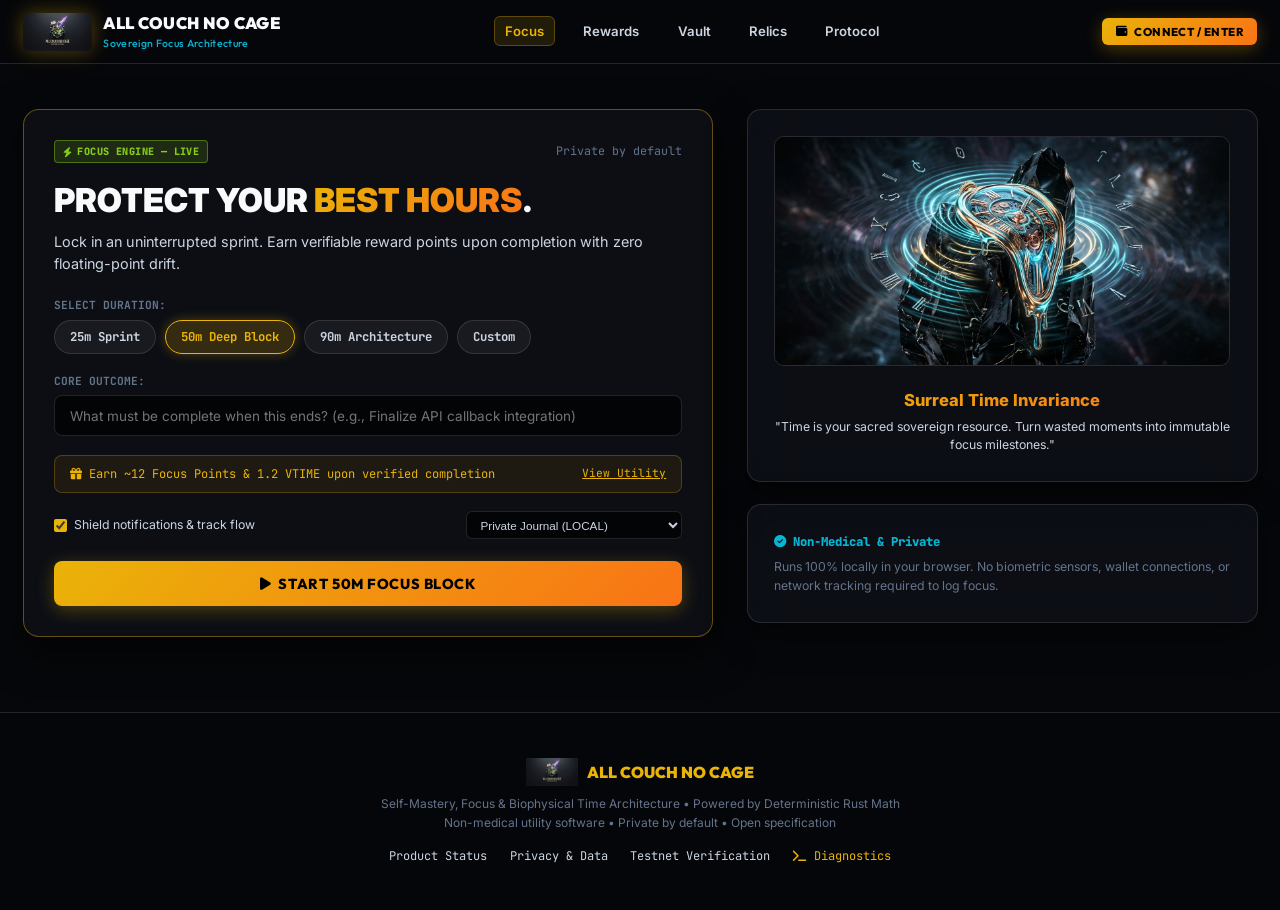
==== commit 034e026f: "feat(product-shell): multi-page product architecture with rewards, vault, relics, and protocol" ====
--- a/index.html
+++ b/index.html
@@ -3,8 +3,8 @@
 <head>
   <meta charset="UTF-8" />
   <meta name="viewport" content="width=device-width, initial-scale=1.0" />
-  <title>ALL COUCH NO CAGE — Self-Mastery, Focus & Biophysical Time Architecture</title>
-  <meta name="description" content="Protect your best work hours. Private focus sessions, adaptive cognitive guidance, and optional verifiable proof of progress powered by deterministic math." />
+  <title>ALL COUCH NO CAGE — Focus & Deep Work Engine</title>
+  <meta name="description" content="Protect your best work hours with private focus sessions, adaptive guidance, and verifiable progress." />
   
   <!-- Google Fonts -->
   <link rel="preconnect" href="https://fonts.googleapis.com" />
@@ -17,84 +17,64 @@
   <!-- Liquid Glassmorphism Stylesheet -->
   <link rel="stylesheet" href="style.css" />
 </head>
-<body>
+<body data-page="focus">
 
   <!-- Ambient Light Orbs -->
   <div class="liquid-orb orb-gold"></div>
   <div class="liquid-orb orb-cyan"></div>
   <div class="liquid-orb orb-purple"></div>
 
-  <!-- Header Navigation -->
+  <!-- Shared Header Navigation -->
   <header class="navbar">
     <div class="nav-container">
-      <a href="#overview" class="brand">
+      <a href="index.html" class="brand">
         <img src="images/official_logo.png" alt="All Couch No Cage Logo" class="brand-logo-img" />
         <div class="brand-text">
           <span>ALL COUCH NO CAGE</span>
-          <span class="brand-sub">Self-Mastery & Focus Architecture • <span class="truth-badge badge-live">LIVE</span></span>
+          <span class="brand-sub">Sovereign Focus Architecture</span>
         </div>
       </a>
 
       <ul class="nav-links">
-        <li><a href="#overview" class="active">Focus Session</a></li>
-        <li><a href="#architecture">How It Works</a></li>
-        <li><a href="#biometrics">Science & Math</a></li>
-        <li><a href="#gallery">Visual Relics</a></li>
-        <li><a href="#calculator">Ledger</a></li>
+        <li><a href="index.html" class="active">Focus</a></li>
+        <li><a href="rewards.html">Rewards</a></li>
+        <li><a href="vault.html">Vault</a></li>
+        <li><a href="relics.html">Relics</a></li>
+        <li><a href="protocol.html">Protocol</a></li>
       </ul>
 
       <div class="nav-actions">
-        <a href="#overview" class="btn btn-gold btn-sm">
-          <i class="fa-solid fa-fire"></i> Start Session
-        </a>
+        <button class="btn btn-gold btn-sm" id="globalConnectWalletBtn">
+          <i class="fa-solid fa-wallet"></i> Connect / Enter
+        </button>
       </div>
     </div>
   </header>
 
-  <!-- Interactive AI Read-Along & Narration Bar -->
-  <div style="position: sticky; top: 62px; z-index: 95; background: rgba(14, 17, 24, 0.92); backdrop-filter: blur(16px); border-bottom: 1px solid var(--border-glass); padding: 0.6rem 1.5rem; display: flex; align-items: center; justify-content: space-between; gap: 1rem; font-size: 0.85rem;">
-    <div style="display: flex; align-items: center; gap: 0.75rem;">
-      <button class="btn btn-glass btn-sm" id="playReadAlongBtn">
-        <i class="fa-solid fa-volume-high text-gold" id="playIcon"></i> <span id="playBtnText">Voice Walkthrough (LOCAL)</span>
-      </button>
-      <button class="btn btn-glass btn-sm" id="stopReadAlongBtn" style="display: none;">
-        <i class="fa-solid fa-stop text-cyan"></i> Stop
-      </button>
-    </div>
-    <div style="color: var(--text-muted); font-family: var(--font-mono); font-size: 0.78rem; overflow: hidden; text-overflow: ellipsis; white-space: nowrap; max-width: 600px;" id="narrationStatusText">
-      <i class="fa-solid fa-waveform text-gold"></i> Ready to guide your focus session walkthrough.
-    </div>
-    <div>
-      <span class="truth-badge badge-local">LOCAL DEMO</span>
-    </div>
-  </div>
-
-  <!-- Hero Section: Focused First-Screen Launchpad -->
-  <section class="hero-section" id="overview">
-    <div class="hero-grid">
-      <div class="hero-content" id="readSection1">
-        <div class="hero-tag">
-          <i class="fa-solid fa-shield-halved"></i> Private by Default • Non-Medical • Proof is Optional
-        </div>
-
-        <h1 class="hero-title">
-          PROTECT YOUR <span class="gold-gradient">BEST WORK HOURS</span>.
+  <!-- Main Focus Container -->
+  <main class="page-container">
+    <div class="focus-grid">
+      
+      <!-- Primary Focus Engine Card -->
+      <div class="focus-card">
+        <div style="display: flex; justify-content: space-between; align-items: center; margin-bottom: 1.25rem;">
+          <div class="truth-badge badge-live"><i class="fa-solid fa-bolt"></i> Focus Engine — LIVE</div>
+          <div style="font-family: var(--font-mono); font-size: 0.78rem; color: var(--text-dim);">Private by default</div>
+        </div>
+
+        <h1 style="font-size: 2.2rem; font-weight: 900; line-height: 1.15; margin-bottom: 0.75rem;">
+          PROTECT YOUR <span class="gold-gradient">BEST HOURS</span>.
         </h1>
 
-        <p class="hero-desc">
-          Private focus sessions, adaptive cognitive guidance, and optional verifiable proof of progress. Powered by deterministic integer math with zero floating-point drift.
+        <p style="color: var(--text-muted); font-size: 0.96rem; line-height: 1.5; margin-bottom: 1.5rem;">
+          Lock in an uninterrupted sprint. Earn verifiable reward points upon completion with zero floating-point drift.
         </p>
 
-        <!-- Direct Focus Launchpad Card -->
-        <div class="focus-launchpad-card">
-          <div style="display: flex; justify-content: space-between; align-items: center; margin-bottom: 0.85rem;">
-            <span style="font-family: var(--font-mono); font-size: 0.82rem; color: var(--accent-gold); font-weight: 800; text-transform: uppercase;">
-              <i class="fa-solid fa-stopwatch"></i> Choose Duration:
-            </span>
-            <span class="truth-badge badge-live">Focus Timer — LIVE</span>
-          </div>
-
-          <!-- Preset Chips Row -->
+        <!-- Session Duration Presets -->
+        <div style="margin-bottom: 0.6rem;">
+          <label style="font-family: var(--font-mono); font-size: 0.75rem; color: var(--text-dim); text-transform: uppercase; font-weight: 700; display: block; margin-bottom: 0.4rem;">
+            Select Duration:
+          </label>
           <div class="preset-chips-row" id="presetChipsRow">
             <button type="button" class="preset-chip" data-minutes="25">25m Sprint</button>
             <button type="button" class="preset-chip active" data-minutes="50">50m Deep Block</button>
@@ -102,429 +82,125 @@
             <button type="button" class="preset-chip" data-minutes="custom">Custom</button>
             <input type="number" id="customDurationInput" class="custom-minutes-input" placeholder="Minutes" min="6" max="1440" value="50" />
           </div>
-
-          <!-- Intention Input -->
-          <div class="intention-group">
-            <input type="text" id="sessionIntention" class="intention-input" placeholder="What must be complete when this ends? (e.g., Finalize smart contract audit)" />
-          </div>
-
-          <!-- Distraction Shield & Privacy Toggle -->
-          <div class="toggle-group">
-            <label class="toggle-label">
-              <input type="checkbox" id="distractionToggle" checked style="accent-color: var(--accent-gold);" />
-              <span>Shield notifications & track zero-interruption flow</span>
-            </label>
-
-            <select id="heroPrivacyMode" style="background: rgba(0,0,0,0.7); border: 1px solid var(--border-glass); color: var(--text-muted); font-size: 0.78rem; padding: 0.35rem 0.65rem; border-radius: 6px; outline: none;">
-              <option value="private" selected>Private Journal (LOCAL)</option>
-              <option value="proof">Proof Receipt (TESTNET / Amoy)</option>
-              <option value="zk">Selective ZK (TESTNET)</option>
-            </select>
-          </div>
-
-          <!-- Active Countdown Banner -->
-          <div class="active-countdown-banner" id="heroActiveTimerBanner">
-            <div>
-              <div style="font-size: 0.72rem; color: var(--text-dim); font-family: var(--font-mono);">TIME REMAINING</div>
-              <div class="countdown-digits" id="heroTimerCountdown">00:50:00</div>
-            </div>
-            <div style="text-align: right;">
-              <span class="truth-badge badge-live">BLOCK ACTIVE</span>
-            </div>
-          </div>
-
-          <!-- Timer Action Triggers -->
-          <div style="display: flex; gap: 0.75rem; flex-wrap: wrap;">
-            <button class="btn btn-gold btn-lg" id="heroStartSessionBtn" style="flex: 1.5;">
-              <i class="fa-solid fa-play"></i> Start 50m Focus Block
-            </button>
-            <button class="btn btn-glass" id="heroPauseSessionBtn" style="display: none; flex: 1;">
-              <i class="fa-solid fa-pause"></i> Pause
-            </button>
-            <button class="btn btn-gold" id="heroResumeSessionBtn" style="display: none; flex: 1;">
-              <i class="fa-solid fa-play"></i> Resume
-            </button>
-            <button class="btn btn-cyan" id="heroCompleteSessionBtn" style="display: none; flex: 1.2;">
-              <i class="fa-solid fa-check"></i> Complete & Seal
-            </button>
-            <button class="btn btn-glass" id="heroResetSessionBtn" style="display: none; padding: 0.75rem 1rem;">
-              <i class="fa-solid fa-rotate-left"></i>
-            </button>
-          </div>
-        </div>
-
-        <div style="font-size: 0.82rem; color: var(--text-dim); line-height: 1.5;">
-          <i class="fa-solid fa-circle-info text-cyan"></i> The focus timer runs 100% locally in your browser. No biometric hardware, wallet connection, or network requests are required to track focus.
-        </div>
-      </div>
-
-      <!-- Surreal Time Visual Visualizer -->
-      <div class="hero-art-box">
-        <img src="images/dali_clock.jpg" alt="Surreal Timepiece — Liquid Chronology" class="hero-art-img" />
-        <div class="liquid-watermark">
-          <span class="watermark-brand">ALL COUCH NO CAGE</span>
-          <span>DETERMINISTIC RUST MATH • LOCAL PROOF</span>
-        </div>
-      </div>
-    </div>
-  </section>
-
-  <!-- System Architecture & How It Works -->
-  <section class="section section-alt" id="architecture">
-    <div class="section-container">
-      <div class="section-header" id="readSection2">
-        <div class="pill-tag gold-pill"><i class="fa-solid fa-sitemap"></i> System Infrastructure</div>
-        <h2>How the Ecosystem Works</h2>
-        <p>A transparent 4-tier pipeline connecting your private focus commitment to deterministic Rust engines and optional verifiable receipts.</p>
-      </div>
-
-      <div class="arch-flow-grid">
-        <div class="arch-card">
-          <div style="display: flex; justify-content: space-between; align-items: center; margin-bottom: 0.5rem;">
-            <span style="font-size: 0.75rem; color: var(--text-dim); font-family: var(--font-mono);">TIER 1</span>
-            <span class="truth-badge badge-live">LIVE</span>
-          </div>
-          <h3 style="font-size: 1.15rem; font-weight: 800; margin-bottom: 0.5rem; color: var(--accent-cyan);">Private Focus Sessions</h3>
-          <p style="font-size: 0.85rem; color: var(--text-muted); line-height: 1.5;">
-            Track work blocks with monotonic integer countdowns. Runs entirely offline in your browser with zero external telemetry requirements.
+        </div>
+
+        <!-- Session Intention -->
+        <div>
+          <label style="font-family: var(--font-mono); font-size: 0.75rem; color: var(--text-dim); text-transform: uppercase; font-weight: 700; display: block; margin-bottom: 0.4rem;">
+            Core Outcome:
+          </label>
+          <input type="text" id="sessionIntention" class="intention-input" placeholder="What must be complete when this ends? (e.g., Finalize API callback integration)" />
+        </div>
+
+        <!-- Reward Estimate Pill -->
+        <div class="reward-estimate-pill">
+          <span><i class="fa-solid fa-gift"></i> <span id="rewardEstimateText">Earn ~12 Focus Points & 1.2 VTIME upon verified completion</span></span>
+          <a href="rewards.html" style="color: var(--accent-gold); font-size: 0.75rem; text-decoration: underline;">View Utility</a>
+        </div>
+
+        <!-- Distraction & Privacy Settings -->
+        <div style="display: flex; justify-content: space-between; align-items: center; font-size: 0.82rem; color: var(--text-muted); margin-bottom: 1.5rem; flex-wrap: wrap; gap: 0.75rem;">
+          <label style="display: flex; align-items: center; gap: 0.5rem; cursor: pointer;">
+            <input type="checkbox" id="distractionToggle" checked style="accent-color: var(--accent-gold);" />
+            <span>Shield notifications & track flow</span>
+          </label>
+
+          <select id="focusPrivacyMode" style="background: rgba(0,0,0,0.7); border: 1px solid var(--border-glass); color: var(--text-muted); font-size: 0.78rem; padding: 0.35rem 0.65rem; border-radius: 6px; outline: none;">
+            <option value="private" selected>Private Journal (LOCAL)</option>
+            <option value="proof">Proof Receipt (TESTNET / Amoy)</option>
+            <option value="zk">Selective ZK (TESTNET)</option>
+          </select>
+        </div>
+
+        <!-- Active Timer Countdown Banner -->
+        <div class="active-countdown-banner" id="heroActiveTimerBanner">
+          <div>
+            <div style="font-size: 0.72rem; color: var(--text-dim); font-family: var(--font-mono);">TIME REMAINING</div>
+            <div class="countdown-digits" id="heroTimerCountdown">00:50:00</div>
+          </div>
+          <div>
+            <span class="truth-badge badge-live">SPRINT RUNNING</span>
+          </div>
+        </div>
+
+        <!-- Timer Control Action Triggers -->
+        <div style="display: flex; gap: 0.75rem; flex-wrap: wrap;">
+          <button class="btn btn-gold btn-lg" id="heroStartSessionBtn" style="flex: 1.5;">
+            <i class="fa-solid fa-play"></i> Start 50m Focus Block
+          </button>
+          <button class="btn btn-glass" id="heroPauseSessionBtn" style="display: none; flex: 1;">
+            <i class="fa-solid fa-pause"></i> Pause
+          </button>
+          <button class="btn btn-gold" id="heroResumeSessionBtn" style="display: none; flex: 1;">
+            <i class="fa-solid fa-play"></i> Resume
+          </button>
+          <button class="btn btn-cyan" id="heroCompleteSessionBtn" style="display: none; flex: 1.2;">
+            <i class="fa-solid fa-check"></i> Complete & Seal
+          </button>
+          <button class="btn btn-glass" id="heroResetSessionBtn" style="display: none; padding: 0.75rem 1rem;">
+            <i class="fa-solid fa-rotate-left"></i>
+          </button>
+        </div>
+      </div>
+
+      <!-- Right Column: Visual Anchor & Quiet Inspiration -->
+      <div>
+        <div class="glass-panel" style="margin-bottom: 1.5rem; text-align: center;">
+          <img src="images/dali_clock.jpg" alt="Surreal Timepiece Relic" style="width: 100%; height: 230px; object-fit: cover; border-radius: 10px; margin-bottom: 1rem; border: 1px solid var(--border-glass);" />
+          <h3 style="font-size: 1.1rem; font-weight: 800; margin-bottom: 0.35rem;" class="gold-gradient">Surreal Time Invariance</h3>
+          <p style="font-size: 0.82rem; color: var(--text-muted); line-height: 1.5;">
+            "Time is your sacred sovereign resource. Turn wasted moments into immutable focus milestones."
           </p>
         </div>
 
-        <div class="arch-card">
-          <div style="display: flex; justify-content: space-between; align-items: center; margin-bottom: 0.5rem;">
-            <span style="font-size: 0.75rem; color: var(--text-dim); font-family: var(--font-mono);">TIER 2</span>
-            <span class="truth-badge badge-local">LOCAL REFERENCE</span>
-          </div>
-          <h3 style="font-size: 1.15rem; font-weight: 800; margin-bottom: 0.5rem; color: var(--accent-flame);">Deterministic Rust Engine</h3>
-          <p style="font-size: 0.85rem; color: var(--text-muted); line-height: 1.5;">
-            Processes session calculations in native Rust using integer basis points (BPS) and quadratic predicates with zero floating-point drift.
-          </p>
-        </div>
-
-        <div class="arch-card">
-          <div style="display: flex; justify-content: space-between; align-items: center; margin-bottom: 0.5rem;">
-            <span style="font-size: 0.75rem; color: var(--text-dim); font-family: var(--font-mono);">TIER 3</span>
-            <span class="truth-badge badge-local">LOCAL LEDGER</span>
-          </div>
-          <h3 style="font-size: 1.15rem; font-weight: 800; margin-bottom: 0.5rem; color: var(--accent-gold);">Internal Focus Units ($VTIME)</h3>
-          <p style="font-size: 0.85rem; color: var(--text-muted); line-height: 1.5;">
-            Internal non-monetary utility points awarded for completed milestones. Non-transferable with zero cash value.
-          </p>
-        </div>
-
-        <div class="arch-card">
-          <div style="display: flex; justify-content: space-between; align-items: center; margin-bottom: 0.5rem;">
-            <span style="font-size: 0.75rem; color: var(--text-dim); font-family: var(--font-mono);">TIER 4</span>
-            <span class="truth-badge badge-testnet">TESTNET STAGE</span>
-          </div>
-          <h3 style="font-size: 1.15rem; font-weight: 800; margin-bottom: 0.5rem; color: var(--accent-purple);">Cryptographic Verification</h3>
-          <p style="font-size: 0.85rem; color: var(--text-muted); line-height: 1.5;">
-            Generates local SHA-256 evidence seals with optional smart contract anchoring on Polygon Amoy (Chain ID 80002).
-          </p>
-        </div>
-      </div>
-    </div>
-  </section>
-
-  <!-- Science & Biophysical Reference (Non-Medical) -->
-  <section class="section" id="biometrics">
-    <div class="section-container">
-      <div class="section-header" id="readSection3">
-        <div class="pill-tag cyan-pill"><i class="fa-solid fa-atom"></i> Reference Biophysics</div>
-        <h2>Biophysical Baselines & Signal Models</h2>
-        <p>Reference constants used by the Rust math engine. Designed to support optional future device integrations. <strong class="text-gold">Non-medical.</strong></p>
-      </div>
-
-      <div class="glass-panel" style="display: grid; grid-template-columns: repeat(auto-fit, minmax(280px, 1fr)); gap: 1.5rem;">
-        <div style="background: rgba(0,0,0,0.6); padding: 1.25rem; border-radius: 10px; border: 1px solid var(--border-glass);">
-          <div style="display: flex; justify-content: space-between; align-items: center; margin-bottom: 0.5rem;">
-            <span style="color: var(--accent-gold); font-weight: 800; font-family: var(--font-mono);">
-              <i class="fa-solid fa-heart-pulse"></i> Cardiac / HRV Baselines
-            </span>
-            <span class="truth-badge badge-local">SPECIFICATION</span>
-          </div>
-          <p style="font-size: 0.82rem; color: var(--text-muted); line-height: 1.5;">
-            R-R intervals bounded in Rust specifications to [300 ms, 2000 ms]. Slew-rate filtering model enforces |ΔRR| ≤ 300 ms for artifact filtering.
-          </p>
-        </div>
-
-        <div style="background: rgba(0,0,0,0.6); padding: 1.25rem; border-radius: 10px; border: 1px solid var(--border-glass);">
-          <div style="display: flex; justify-content: space-between; align-items: center; margin-bottom: 0.5rem;">
-            <span style="color: var(--accent-cyan); font-weight: 800; font-family: var(--font-mono);">
-              <i class="fa-solid fa-brain"></i> Neural & EEG Frequency Bands
-            </span>
-            <span class="truth-badge badge-local">SPECIFICATION</span>
-          </div>
-          <p style="font-size: 0.82rem; color: var(--text-muted); line-height: 1.5;">
-            Delta (0.5–4 Hz), Theta (4–8 Hz), Alpha (8–12 Hz), Beta (12–30 Hz), Gamma (30–100 Hz). Reference math modeled in integer fixed-point.
-          </p>
-        </div>
-
-        <div style="background: rgba(0,0,0,0.6); padding: 1.25rem; border-radius: 10px; border: 1px solid var(--border-glass);">
-          <div style="display: flex; justify-content: space-between; align-items: center; margin-bottom: 0.5rem;">
-            <span style="color: var(--accent-purple); font-weight: 800; font-family: var(--font-mono);">
-              <i class="fa-solid fa-fire-flame-curved"></i> Metabolic & Thermal Modeling
-            </span>
-            <span class="truth-badge badge-local">SPECIFICATION</span>
-          </div>
-          <p style="font-size: 0.82rem; color: var(--text-muted); line-height: 1.5;">
-            Basal Metabolic Rate bounds (1,200–2,500 kcal/day, ~75W continuous thermal power). Provides energy grounding for cognitive recovery cycles.
-          </p>
-        </div>
-      </div>
-    </div>
-  </section>
-
-  <!-- Surreal Timepiece Relic Gallery & Proof Inspector -->
-  <section class="section section-alt" id="gallery">
-    <div class="section-container">
-      <div class="section-header" id="readSection5">
-        <div class="pill-tag gold-pill"><i class="fa-solid fa-images"></i> Visual Relics & Local Seals</div>
-        <h2>Surreal Timepiece Relic Inspector</h2>
-        <p>Click any artifact to inspect local SHA-256 evidence hashes and download watermarked relics with structured JSON verification receipts.</p>
-      </div>
-
-      <!-- Live Pre-Mint Testnet Status Banner -->
-      <div class="glass-panel" style="margin-bottom: 2rem; border-color: rgba(234, 179, 8, 0.35);">
-        <div style="display: flex; justify-content: space-between; align-items: center; flex-wrap: wrap; gap: 1rem; border-bottom: 1px solid var(--border-glass); padding-bottom: 0.75rem; margin-bottom: 1rem;">
-          <div>
-            <span style="font-family: var(--font-mono); font-size: 0.85rem; color: var(--accent-gold); font-weight: 800;">COLLECTION STATUS:</span>
-            <span style="font-family: var(--font-mono); font-size: 0.85rem; color: var(--text-main); margin-left: 0.5rem;">Source Implemented • Pre-Mint Stage</span>
-          </div>
-          <div>
-            <span class="truth-badge badge-testnet">TESTNET (Amoy) / Pre-Mint</span>
-          </div>
-        </div>
-
-        <div style="display: grid; grid-template-columns: repeat(auto-fit, minmax(220px, 1fr)); gap: 1rem; font-size: 0.82rem; font-family: var(--font-mono);">
-          <div style="background: rgba(0,0,0,0.6); padding: 0.85rem; border-radius: 8px; border: 1px solid var(--border-glass);">
-            <div style="color: var(--text-dim); margin-bottom: 0.3rem;">CATALOGED ASSETS</div>
-            <div style="color: var(--text-main); font-weight: 700;">15 Visual Artifacts</div>
-            <div style="color: var(--accent-lime); font-size: 0.75rem; margin-top: 0.25rem;"><i class="fa-solid fa-check"></i> Local SHA-256 Sealed</div>
-          </div>
-          <div style="background: rgba(0,0,0,0.6); padding: 0.85rem; border-radius: 8px; border: 1px solid var(--border-glass);">
-            <div style="color: var(--text-dim); margin-bottom: 0.3rem;">ON-CHAIN NFTS MINTED</div>
-            <div style="color: var(--accent-gold); font-weight: 700;">0 / 15 (Pre-Mint Stage)</div>
-            <div style="color: var(--text-muted); font-size: 0.75rem; margin-top: 0.25rem;">Awaiting Polygon Amoy Batch Script</div>
-          </div>
-          <div style="background: rgba(0,0,0,0.6); padding: 0.85rem; border-radius: 8px; border: 1px solid var(--border-glass);">
-            <div style="color: var(--text-dim); margin-bottom: 0.3rem;">TARGET NETWORK</div>
-            <div style="color: var(--text-main); font-weight: 700;">Polygon Amoy (80002)</div>
-            <div style="color: var(--accent-cyan); font-size: 0.75rem; margin-top: 0.25rem;">Contracts in testnet verification</div>
-          </div>
-        </div>
-      </div>
-
-      <div class="shared-images-grid" id="watermarkedGalleryGrid">
-        <!-- 15 Relic Cards dynamically injected -->
-      </div>
-    </div>
-  </section>
-
-  <!-- Personal Focus Accounting & Integrity Calculator -->
-  <section class="section" id="calculator">
-    <div class="section-container">
-      <div class="section-header" id="readSection4">
-        <div class="pill-tag purple-pill"><i class="fa-solid fa-calculator"></i> Interactive Focus Ledger</div>
-        <h2>Personal Focus & Value Ledger</h2>
-        <p>Deterministic formula: <code>Units = min(Hours × BaseRate × Severity × Evidence, EventCap, DailyCap)</code></p>
-      </div>
-
-      <div class="glass-panel calc-grid">
-        <div class="calc-inputs">
-          <div style="display: flex; justify-content: space-between; align-items: center; margin-bottom: 1rem;">
-            <h3 style="font-size: 1.1rem; font-weight: 800;"><i class="fa-solid fa-sliders text-cyan"></i> Session Accounting Parameters</h3>
-            <span class="truth-badge badge-local">LOCAL JOURNAL</span>
-          </div>
-
-          <div class="form-row">
-            <div class="form-group">
-              <label>Duration (Hours, 0.1 to 24):</label>
-              <input type="number" id="calcHours" value="0.83" step="0.1" min="0.1" max="24" />
-            </div>
-            <div class="form-group">
-              <label>Proof & Privacy Mode:</label>
-              <select id="privacyModeSelect">
-                <option value="private" selected>Private Journal (LOCAL)</option>
-                <option value="proof">Proof Receipt (TESTNET / Amoy)</option>
-                <option value="zk">Selective ZK (TESTNET)</option>
-              </select>
-            </div>
-          </div>
-
-          <div class="form-row">
-            <div class="form-group">
-              <label>Focus Complexity Tier:</label>
-              <select id="calcSeverity">
-                <option value="10000">1.0× (Standard Flow)</option>
-                <option value="12000">1.2× (Context Shift Management)</option>
-                <option value="14000" selected>1.4× (Deep Architecture Sprint)</option>
-                <option value="18000">1.8× (High Complexity Synthesis)</option>
-              </select>
-            </div>
-            <div class="form-group">
-              <label>Integrity & Flow Status:</label>
-              <select id="calcEvidenceTier">
-                <option value="8000">80% (Self-Reported Completed Session)</option>
-                <option value="9000" selected>90% (Zero-Interruption Flow)</option>
-                <option value="10000">100% (Signed Session Commitment)</option>
-              </select>
-            </div>
-          </div>
-
-          <div class="form-group">
-            <label>Voluntary Session Stake (VTIME):</label>
-            <input type="number" id="voluntaryStakeInput" value="10" min="0" max="100" />
-          </div>
-        </div>
-
-        <div class="calc-results-box">
-          <div class="impact-display-box">
-            <div class="impact-val-item">
-              <span>Personal Focus Units:</span>
-              <span id="impactScoreBps" class="val-highlight gold-gradient">17.64 Units</span>
-            </div>
-            <div class="impact-val-item">
-              <span>Internal Utility Points:</span>
-              <span id="impactCentsVal" class="val-highlight cyan-gradient">17.64 VTIME</span>
-            </div>
-            <div class="impact-val-item">
-              <span>Remaining Daily Credit Cap:</span>
-              <span id="confidenceDisplay" class="text-muted">282.36 / 300 VTIME</span>
-            </div>
-          </div>
-
-          <p class="text-dim" style="font-size: 0.78rem; margin-top: 1rem; line-height: 1.5;">
-            * Internal utility points ($VTIME) awarded through verified focus consistency. Non-medical • Non-transferable • No cash value.
-          </p>
-        </div>
-      </div>
-    </div>
-  </section>
-
-  <!-- Interactive AI Guide (LOCAL DEMO) -->
-  <section class="section section-alt" id="ai-assistant">
-    <div class="section-container">
-      <div class="section-header">
-        <div class="pill-tag purple-pill"><i class="fa-solid fa-microchip"></i> Cognitive Guidance</div>
-        <h2>Adaptive Focus Assistant</h2>
-        <p>Tailor your focus protocols to your cognitive archetype and preferred coaching style.</p>
-      </div>
-
-      <div class="glass-panel" style="max-width: 800px; margin: 0 auto;">
-        <div style="display: flex; justify-content: space-between; align-items: center; margin-bottom: 1rem;">
-          <span style="font-family: var(--font-mono); font-size: 0.8rem; color: var(--accent-purple); font-weight: 700;">COGNITIVE TUNING</span>
-          <span class="truth-badge badge-demo">LOCAL DEMO</span>
-        </div>
-
-        <div class="form-row" style="margin-bottom: 1rem;">
-          <div class="form-group">
-            <label>Cognitive Archetype:</label>
-            <select id="assistantArchetype">
-              <option value="DeepArchitect" selected>Deep Architect (Systems & Deep Focus)</option>
-              <option value="RapidResponder">Rapid Responder (High Flow & Triage)</option>
-              <option value="SystemsAuditor">Systems Auditor (Precision & Verification)</option>
-            </select>
-          </div>
-          <div class="form-group">
-            <label>Guidance Tone:</label>
-            <select id="assistantTone">
-              <option value="Soothing" selected>Calm & Methodical</option>
-              <option value="Direct">Direct & Action-Oriented</option>
-              <option value="Analytical">Analytical & Structured</option>
-            </select>
-          </div>
-        </div>
-
-        <div class="form-group">
-          <label>Ask for focus advice:</label>
-          <div style="display: flex; gap: 0.75rem;">
-            <input type="text" id="assistantPromptInput" value="How can I optimize my energy for a 50-minute deep programming sprint?" style="flex: 1;" />
-            <button class="btn btn-gold" id="askAssistantBtn">
-              <i class="fa-solid fa-sparkles"></i> Consult Guide
-            </button>
-          </div>
-        </div>
-
-        <div id="assistantResponseBox" style="margin-top: 1.25rem; background: rgba(0,0,0,0.6); padding: 1.25rem; border-radius: 8px; border: 1px solid var(--border-glass); font-size: 0.88rem; line-height: 1.6; display: none;">
-          <p id="assistantResponseText" style="white-space: pre-wrap; margin: 0;"></p>
-        </div>
-      </div>
-    </div>
-  </section>
-
-  <!-- Asset Inspection Lightbox Modal -->
-  <div class="modal-overlay" id="assetLightboxModal">
-    <div class="lightbox-card">
-      <div style="display: flex; justify-content: space-between; align-items: center; border-bottom: 1px solid var(--border-glass); padding-bottom: 0.85rem;">
-        <h3 id="lightboxTitle" style="font-size: 1.15rem; font-weight: 800;" class="gold-gradient">Visual Asset Inspector</h3>
-        <button id="closeLightboxBtn" style="background: transparent; border: none; color: var(--text-muted); font-size: 1.4rem; cursor: pointer;">&times;</button>
-      </div>
-
-      <div class="lightbox-img-box">
-        <div style="position: absolute; top: 12px; right: 12px; background: rgba(234, 179, 8, 0.9); color: #000; padding: 0.35rem 0.75rem; font-family: var(--font-mono); font-size: 0.7rem; font-weight: 800; border-radius: 4px; text-transform: uppercase;">
-          LOCAL SHA-256 SEAL GENERATED
-        </div>
-        <img id="lightboxImg" src="images/dali_clock.jpg" alt="Asset Preview" />
-      </div>
-
-      <div style="display: flex; justify-content: space-between; font-size: 0.8rem; color: var(--text-muted); font-family: var(--font-mono); margin-bottom: 1.25rem; flex-wrap: wrap; gap: 0.5rem;">
-        <span>Format: High-Res Artifact</span>
-        <span id="lightboxHash" class="text-cyan">Evidence Hash: 0x8ace92e41b7392a...</span>
-        <span class="truth-badge badge-testnet">TESTNET PRE-MINT</span>
-      </div>
-
-      <div class="lightbox-actions">
-        <a id="downloadAssetBtn" href="images/dali_clock.jpg" download="SURREAL_TIME_RELIC.jpg" class="btn btn-gold">
-          <i class="fa-solid fa-download"></i> Download Image
-        </a>
-        <button class="btn btn-glass" id="copyHashBtn">
-          <i class="fa-solid fa-copy text-cyan"></i> Copy Seal Hash
-        </button>
-        <button class="btn btn-cyan" id="downloadReceiptJsonBtn">
-          <i class="fa-solid fa-file-code"></i> Download JSON Receipt
-        </button>
-      </div>
-    </div>
-  </div>
+        <div class="glass-panel" style="font-size: 0.82rem; color: var(--text-dim); line-height: 1.6;">
+          <div style="color: var(--accent-cyan); font-weight: 800; font-family: var(--font-mono); margin-bottom: 0.35rem;">
+            <i class="fa-solid fa-circle-check"></i> Non-Medical & Private
+          </div>
+          Runs 100% locally in your browser. No biometric sensors, wallet connections, or network tracking required to log focus.
+        </div>
+      </div>
+
+    </div>
+  </main>
 
   <!-- Session Completed Modal -->
   <div class="modal-overlay" id="sessionCompletedModal">
-    <div class="lightbox-card" style="max-width: 580px;">
+    <div class="lightbox-card" style="max-width: 560px;">
       <div style="text-align: center; margin-bottom: 1.25rem;">
-        <div style="display: inline-flex; align-items: center; justify-content: center; width: 60px; height: 60px; border-radius: 50%; background: rgba(132, 204, 22, 0.15); border: 2px solid var(--accent-lime); margin-bottom: 1rem; color: var(--accent-lime); font-size: 1.75rem;">
+        <div style="display: inline-flex; align-items: center; justify-content: center; width: 56px; height: 56px; border-radius: 50%; background: rgba(132, 204, 22, 0.15); border: 2px solid var(--accent-lime); margin-bottom: 0.75rem; color: var(--accent-lime); font-size: 1.6rem;">
           <i class="fa-solid fa-check"></i>
         </div>
-        <h2 style="font-size: 1.5rem; font-weight: 900;" class="gold-gradient">Focus Session Completed!</h2>
-        <p style="color: var(--text-muted); font-size: 0.9rem; margin-top: 0.25rem;">Your focus block was completed and sealed to your local ledger.</p>
-      </div>
-
-      <div style="background: rgba(0,0,0,0.6); padding: 1.25rem; border-radius: 10px; border: 1px solid var(--border-glass); font-family: var(--font-mono); font-size: 0.85rem; margin-bottom: 1.5rem;">
-        <div style="display: flex; justify-content: space-between; margin-bottom: 0.5rem;">
+        <h2 style="font-size: 1.45rem; font-weight: 900;" class="gold-gradient">Session Completed!</h2>
+        <p style="color: var(--text-muted); font-size: 0.88rem; margin-top: 0.25rem;">Your focus block was completed and added to your local ledger.</p>
+      </div>
+
+      <div style="background: rgba(0,0,0,0.6); padding: 1.25rem; border-radius: 10px; border: 1px solid var(--border-glass); font-family: var(--font-mono); font-size: 0.85rem; margin-bottom: 1.25rem;">
+        <div style="display: flex; justify-content: space-between; margin-bottom: 0.4rem;">
+          <span style="color: var(--text-dim);">Points Earned:</span>
+          <span id="completedPointsEarned" style="color: var(--accent-gold); font-weight: 800;">+12 Points</span>
+        </div>
+        <div style="display: flex; justify-content: space-between; margin-bottom: 0.4rem;">
+          <span style="color: var(--text-dim);">VTIME Credits:</span>
+          <span id="completedVTimeEarned" style="color: var(--accent-cyan); font-weight: 800;">+1.2 VTIME (Pending)</span>
+        </div>
+        <div style="display: flex; justify-content: space-between; margin-bottom: 0.4rem;">
+          <span style="color: var(--text-dim);">Duration:</span>
+          <span id="completedDurationText" style="color: var(--text-main);">50m</span>
+        </div>
+        <div style="display: flex; justify-content: space-between;">
           <span style="color: var(--text-dim);">Receipt ID:</span>
-          <span id="completedReceiptId" style="color: var(--accent-gold); font-weight: 700;">RCPT-8ACE92E4</span>
-        </div>
-        <div style="display: flex; justify-content: space-between; margin-bottom: 0.5rem;">
-          <span style="color: var(--text-dim);">Duration:</span>
-          <span id="completedDuration" style="color: var(--text-main);">50m</span>
-        </div>
-        <div style="display: flex; justify-content: space-between; margin-bottom: 0.5rem;">
-          <span style="color: var(--text-dim);">Points Awarded:</span>
-          <span id="completedPoints" style="color: var(--accent-cyan); font-weight: 700;">17.64 VTIME</span>
-        </div>
-        <div style="border-top: 1px solid var(--border-glass); padding-top: 0.5rem; margin-top: 0.5rem; font-size: 0.75rem; word-break: break-all;">
-          <span style="color: var(--text-dim);">Evidence Seal: </span>
-          <span id="completedSealHash" style="color: var(--accent-lime);">0x8ace...</span>
-        </div>
-      </div>
-
-      <div style="display: flex; gap: 0.75rem;">
+          <span id="completedReceiptIdText" style="color: var(--accent-lime);">RCPT-8ACE92E4</span>
+        </div>
+      </div>
+
+      <div style="display: flex; gap: 0.75rem; flex-wrap: wrap;">
         <button class="btn btn-gold" id="downloadCompletedReceiptBtn" style="flex: 1;">
           <i class="fa-solid fa-download"></i> Download JSON Receipt
         </button>
-        <button class="btn btn-glass" onclick="document.getElementById('sessionCompletedModal').classList.remove('active')" style="flex: 1;">
-          Close
-        </button>
+        <a href="rewards.html" class="btn btn-cyan" style="flex: 1;">
+          <i class="fa-solid fa-gift"></i> View Rewards
+        </a>
       </div>
     </div>
   </div>
@@ -540,17 +216,15 @@
       <div style="font-family: var(--font-mono); font-size: 0.8rem; color: var(--text-main); margin-bottom: 1rem;">
         <div style="display: flex; justify-content: space-between; margin-bottom: 0.35rem;">
           <span>Runtime Version:</span>
-          <span class="truth-badge badge-live">v3.0.0-truth-aligned</span>
-        </div>
-        <div style="display: flex; justify-content: space-between; margin-bottom: 0.35rem;">
+          <span class="truth-badge badge-live">v3.1.0-multi-page</span>
+        </div>
+        <div style="display: flex; justify-content: space-between;">
           <span>Storage Schema:</span>
-          <span class="text-lime">acnc_session_v3 (Integer-Monotonic)</span>
-        </div>
-      </div>
-
-      <div style="background: rgba(0,0,0,0.7); border: 1px solid var(--border-glass); border-radius: 8px; padding: 0.75rem; max-height: 180px; overflow-y: auto; font-family: var(--font-mono); margin-bottom: 1rem;" id="diagLogList">
-        <!-- Diagnostics logs rendered here -->
-      </div>
+          <span class="text-lime">acnc_session_v3 (Integer Monotonic)</span>
+        </div>
+      </div>
+
+      <div style="background: rgba(0,0,0,0.7); border: 1px solid var(--border-glass); border-radius: 8px; padding: 0.75rem; max-height: 180px; overflow-y: auto; font-family: var(--font-mono); margin-bottom: 1rem;" id="diagLogList"></div>
 
       <div style="display: flex; justify-content: space-between; align-items: center;">
         <button class="btn btn-glass btn-sm" id="clearStateBtn">
@@ -561,10 +235,10 @@
     </div>
   </div>
 
-  <!-- Footer -->
+  <!-- Shared Footer -->
   <footer class="footer">
     <div class="footer-brand">
-      <img src="images/official_logo.png" alt="Logo" style="height: 30px;" />
+      <img src="images/official_logo.png" alt="Logo" style="height: 28px;" />
       <span>ALL COUCH NO CAGE</span>
     </div>
     <p class="footer-copy">
@@ -579,7 +253,6 @@
     </div>
   </footer>
 
-  <!-- Self-Healing Layer & Application Engine -->
   <script src="self_healing_client.js"></script>
   <script src="app.js"></script>
 </body>
--- a/style.css
+++ b/style.css
@@ -1,14 +1,13 @@
 /* ==========================================================================
-   ALL COUCH NO CAGE — TRUTH-ALIGNED LIQUID GLASSMORPHISM SYSTEM (V3)
-   Theme: Sovereign Focus, Biophysical Time Architecture & Cryptographic Proofs
-   Palette: Cosmic Void (#06070A), Melted Gold (#EAB308), Liquid Cyan (#06B6D4),
-            Plasma Purple (#A855F7), Flame Orange (#F97316), Lime (#84CC16)
+   ALL COUCH NO CAGE — TRUTH-ALIGNED MULTI-PAGE PRODUCT SHELL (V3.1)
+   Palette: Cosmic Dark (#06070A), Melted Gold (#EAB308), Liquid Cyan (#06B6D4),
+            Plasma Purple (#A855F7), Flame Orange (#F97316), Emerald Lime (#84CC16)
    ========================================================================== */
 
 :root {
   --bg-dark: #06070a;
-  --bg-glass: rgba(14, 17, 24, 0.78);
-  --bg-glass-hover: rgba(22, 27, 38, 0.9);
+  --bg-card: rgba(14, 17, 24, 0.82);
+  --bg-card-hover: rgba(20, 24, 34, 0.92);
   --border-glass: rgba(255, 255, 255, 0.12);
   --border-glow-gold: rgba(234, 179, 8, 0.4);
   --border-glow-cyan: rgba(6, 182, 212, 0.4);
@@ -27,28 +26,28 @@
   --font-body: 'Inter', sans-serif;
   --font-mono: 'JetBrains Mono', monospace;
 
-  --transition-glass: 0.25s cubic-bezier(0.4, 0, 0.2, 1);
+  --transition-glass: 0.22s cubic-bezier(0.4, 0, 0.2, 1);
 }
 
 * { box-sizing: border-box; margin: 0; padding: 0; }
 html { scroll-behavior: smooth; background-color: var(--bg-dark); color: var(--text-main); font-family: var(--font-body); font-size: 15px; line-height: 1.5; }
-body { overflow-x: hidden; min-height: 100vh; background-color: var(--bg-dark); position: relative; }
+body { overflow-x: hidden; min-height: 100vh; background-color: var(--bg-dark); position: relative; display: flex; flex-direction: column; }
 
-/* Cosmic Liquid Ambient Orbs */
-.liquid-orb { position: fixed; border-radius: 50%; filter: blur(150px); pointer-events: none; z-index: -1; opacity: 0.24; }
-.orb-gold { top: -10%; left: 15%; width: 55vw; height: 55vw; background: radial-gradient(circle, var(--accent-gold), transparent 70%); }
-.orb-cyan { top: 35%; right: -10%; width: 50vw; height: 50vw; background: radial-gradient(circle, var(--accent-cyan), transparent 70%); }
-.orb-purple { bottom: -10%; left: -10%; width: 60vw; height: 60vw; background: radial-gradient(circle, var(--accent-purple), transparent 70%); }
+/* Ambient Liquid Light Orbs */
+.liquid-orb { position: fixed; border-radius: 50%; filter: blur(140px); pointer-events: none; z-index: -1; opacity: 0.22; }
+.orb-gold { top: -10%; left: 15%; width: 50vw; height: 50vw; background: radial-gradient(circle, var(--accent-gold), transparent 70%); }
+.orb-cyan { top: 35%; right: -10%; width: 45vw; height: 45vw; background: radial-gradient(circle, var(--accent-cyan), transparent 70%); }
+.orb-purple { bottom: -10%; left: -10%; width: 55vw; height: 55vw; background: radial-gradient(circle, var(--accent-purple), transparent 70%); }
 
-/* Liquid Glass Card Container */
-.glass-panel { background: var(--bg-glass); border: 1px solid var(--border-glass); backdrop-filter: blur(24px); -webkit-backdrop-filter: blur(24px); border-radius: 16px; padding: 2rem; box-shadow: 0 10px 40px rgba(0, 0, 0, 0.5); transition: var(--transition-glass); }
-.glass-panel:hover { border-color: rgba(255, 255, 255, 0.22); }
+/* Glass Panel Component */
+.glass-panel { background: var(--bg-card); border: 1px solid var(--border-glass); backdrop-filter: blur(20px); -webkit-backdrop-filter: blur(20px); border-radius: 14px; padding: 1.75rem; box-shadow: 0 10px 35px rgba(0, 0, 0, 0.5); transition: var(--transition-glass); }
+.glass-panel:hover { border-color: rgba(255, 255, 255, 0.2); }
 
 /* Typography Gradients */
 .gold-gradient { background: linear-gradient(135deg, var(--accent-gold), var(--accent-flame)); -webkit-background-clip: text; -webkit-text-fill-color: transparent; }
 .cyan-gradient { background: linear-gradient(135deg, var(--accent-cyan), var(--accent-purple)); -webkit-background-clip: text; -webkit-text-fill-color: transparent; }
 
-/* STANDARDIZED TRUTH-LABEL SYSTEM */
+/* STANDARDIZED TRUTH BADGES */
 .truth-badge {
   display: inline-flex;
   align-items: center;
@@ -59,95 +58,61 @@
   font-weight: 800;
   border-radius: 4px;
   text-transform: uppercase;
-  letter-spacing: 0.05em;
+  letter-spacing: 0.04em;
 }
 
-.badge-live {
-  background: rgba(132, 204, 22, 0.15);
-  color: var(--accent-lime);
-  border: 1px solid rgba(132, 204, 22, 0.45);
+.badge-live { background: rgba(132, 204, 22, 0.15); color: var(--accent-lime); border: 1px solid rgba(132, 204, 22, 0.45); }
+.badge-local { background: rgba(234, 179, 8, 0.15); color: var(--accent-gold); border: 1px solid rgba(234, 179, 8, 0.45); }
+.badge-testnet { background: rgba(6, 182, 212, 0.15); color: var(--accent-cyan); border: 1px solid rgba(6, 182, 212, 0.45); }
+.badge-demo { background: rgba(168, 85, 247, 0.15); color: var(--accent-purple); border: 1px solid rgba(168, 85, 247, 0.45); }
+.badge-pending { background: rgba(148, 163, 184, 0.15); color: #94a3b8; border: 1px solid rgba(148, 163, 184, 0.4); }
+.badge-verified { background: rgba(16, 185, 129, 0.2); color: #10b981; border: 1px solid rgba(16, 185, 129, 0.5); }
+
+/* Header & Navigation Bar */
+.navbar { position: sticky; top: 0; z-index: 100; background: rgba(6, 7, 10, 0.9); backdrop-filter: blur(20px); -webkit-backdrop-filter: blur(20px); border-bottom: 1px solid var(--border-glass); }
+.nav-container { max-width: 1320px; margin: 0 auto; padding: 0.75rem 1.5rem; display: flex; align-items: center; justify-content: space-between; gap: 1.5rem; }
+.brand { display: flex; align-items: center; gap: 0.75rem; text-decoration: none; color: var(--text-main); }
+.brand-logo-img { height: 38px; width: auto; filter: drop-shadow(0 0 10px rgba(234, 179, 8, 0.35)); border-radius: 6px; }
+.brand-text { font-family: var(--font-display); font-weight: 900; font-size: 1.1rem; letter-spacing: 0.02em; }
+.brand-sub { font-size: 0.7rem; color: var(--accent-cyan); display: block; font-weight: 500; }
+
+.nav-links { display: flex; gap: 1.25rem; list-style: none; align-items: center; }
+.nav-links a { color: var(--text-muted); text-decoration: none; font-size: 0.88rem; font-weight: 600; padding: 0.4rem 0.65rem; border-radius: 6px; transition: var(--transition-glass); }
+.nav-links a:hover { color: var(--accent-gold); background: rgba(255, 255, 255, 0.04); }
+.nav-links a.active { color: var(--accent-gold); background: rgba(234, 179, 8, 0.12); border: 1px solid rgba(234, 179, 8, 0.3); }
+
+.nav-actions { display: flex; align-items: center; gap: 0.75rem; }
+
+/* Buttons */
+.btn { border: none; cursor: pointer; font-family: var(--font-display); font-weight: 800; border-radius: 8px; transition: var(--transition-glass); display: inline-flex; align-items: center; justify-content: center; gap: 0.45rem; text-transform: uppercase; letter-spacing: 0.04em; outline: none; text-decoration: none; }
+.btn-gold { background: linear-gradient(135deg, var(--accent-gold), var(--accent-flame)); color: #000; padding: 0.7rem 1.4rem; font-size: 0.88rem; box-shadow: 0 4px 18px rgba(234, 179, 8, 0.3); }
+.btn-gold:hover { transform: translateY(-2px); box-shadow: 0 6px 22px rgba(234, 179, 8, 0.5); }
+.btn-cyan { background: linear-gradient(135deg, var(--accent-cyan), var(--accent-purple)); color: #fff; padding: 0.7rem 1.4rem; font-size: 0.88rem; box-shadow: 0 4px 18px rgba(6, 182, 212, 0.3); }
+.btn-cyan:hover { transform: translateY(-2px); box-shadow: 0 6px 22px rgba(6, 182, 212, 0.5); }
+.btn-glass { background: rgba(255, 255, 255, 0.06); border: 1px solid var(--border-glass); color: var(--text-main); padding: 0.7rem 1.4rem; font-size: 0.88rem; backdrop-filter: blur(12px); }
+.btn-glass:hover { background: rgba(255, 255, 255, 0.12); border-color: var(--accent-gold); }
+.btn-sm { padding: 0.45rem 0.9rem; font-size: 0.76rem; border-radius: 6px; }
+.btn-lg { padding: 0.9rem 1.8rem; font-size: 0.96rem; }
+
+/* Page Layout */
+.page-container { max-width: 1280px; margin: 0 auto; padding: 3rem 1.5rem 5rem; flex: 1; width: 100%; }
+.page-header { margin-bottom: 2.25rem; }
+.page-title { font-size: 2.4rem; font-weight: 900; letter-spacing: -0.02em; margin-bottom: 0.4rem; }
+.page-desc { color: var(--text-muted); font-size: 1.02rem; max-width: 760px; line-height: 1.55; }
+
+/* Focus Page Components */
+.focus-grid { display: grid; grid-template-columns: 1.15fr 0.85fr; gap: 2.25rem; align-items: start; }
+@media (max-width: 950px) { .focus-grid { grid-template-columns: 1fr; } }
+
+.focus-card {
+  background: var(--bg-card);
+  border: 1px solid var(--border-glow-gold);
+  border-radius: 16px;
+  padding: 2rem;
+  box-shadow: 0 15px 40px rgba(0, 0, 0, 0.6);
 }
 
-.badge-local {
-  background: rgba(234, 179, 8, 0.15);
-  color: var(--accent-gold);
-  border: 1px solid rgba(234, 179, 8, 0.45);
-}
-
-.badge-testnet {
-  background: rgba(6, 182, 212, 0.15);
-  color: var(--accent-cyan);
-  border: 1px solid rgba(6, 182, 212, 0.45);
-}
-
-.badge-demo {
-  background: rgba(168, 85, 247, 0.15);
-  color: var(--accent-purple);
-  border: 1px solid rgba(168, 85, 247, 0.45);
-}
-
-.badge-pending {
-  background: rgba(148, 163, 184, 0.15);
-  color: #94a3b8;
-  border: 1px solid rgba(148, 163, 184, 0.4);
-}
-
-.badge-verified {
-  background: rgba(16, 185, 129, 0.2);
-  color: #10b981;
-  border: 1px solid rgba(16, 185, 129, 0.5);
-}
-
-/* Header & Navigation */
-.navbar { position: sticky; top: 0; z-index: 100; background: rgba(6, 7, 10, 0.88); backdrop-filter: blur(20px); -webkit-backdrop-filter: blur(20px); border-bottom: 1px solid var(--border-glass); }
-.nav-container { max-width: 1320px; margin: 0 auto; padding: 0.85rem 1.5rem; display: flex; align-items: center; justify-content: space-between; }
-.brand { display: flex; align-items: center; gap: 0.85rem; text-decoration: none; color: var(--text-main); }
-.brand-logo-img { height: 40px; width: auto; filter: drop-shadow(0 0 10px rgba(234, 179, 8, 0.4)); border-radius: 6px; }
-.brand-text { font-family: var(--font-display); font-weight: 900; font-size: 1.1rem; letter-spacing: 0.02em; }
-.brand-sub { font-size: 0.72rem; color: var(--accent-cyan); display: block; font-weight: 500; }
-
-.nav-links { display: flex; gap: 1.5rem; list-style: none; align-items: center; }
-.nav-links a { color: var(--text-muted); text-decoration: none; font-size: 0.88rem; font-weight: 600; transition: var(--transition-glass); }
-.nav-links a:hover, .nav-links a.active { color: var(--accent-gold); }
-
-/* Buttons */
-.btn { border: none; cursor: pointer; font-family: var(--font-display); font-weight: 800; border-radius: 8px; transition: var(--transition-glass); display: inline-flex; align-items: center; justify-content: center; gap: 0.5rem; text-transform: uppercase; letter-spacing: 0.04em; outline: none; text-decoration: none; }
-.btn-gold { background: linear-gradient(135deg, var(--accent-gold), var(--accent-flame)); color: #000; padding: 0.75rem 1.5rem; font-size: 0.9rem; box-shadow: 0 4px 20px rgba(234, 179, 8, 0.3); }
-.btn-gold:hover { transform: translateY(-2px); box-shadow: 0 6px 25px rgba(234, 179, 8, 0.5); }
-.btn-cyan { background: linear-gradient(135deg, var(--accent-cyan), var(--accent-purple)); color: #fff; padding: 0.75rem 1.5rem; font-size: 0.9rem; box-shadow: 0 4px 20px rgba(6, 182, 212, 0.3); }
-.btn-cyan:hover { transform: translateY(-2px); box-shadow: 0 6px 25px rgba(6, 182, 212, 0.5); }
-.btn-glass { background: rgba(255, 255, 255, 0.06); border: 1px solid var(--border-glass); color: var(--text-main); padding: 0.75rem 1.5rem; font-size: 0.9rem; backdrop-filter: blur(12px); }
-.btn-glass:hover { background: rgba(255, 255, 255, 0.12); border-color: var(--accent-gold); }
-.btn-sm { padding: 0.5rem 1rem; font-size: 0.78rem; border-radius: 6px; }
-.btn-lg { padding: 0.95rem 2rem; font-size: 1rem; }
-
-/* Hero Section */
-.hero-section { position: relative; padding: 4rem 1.5rem 3.5rem; max-width: 1280px; margin: 0 auto; }
-.hero-grid { display: grid; grid-template-columns: 1.15fr 0.85fr; gap: 2.5rem; align-items: start; }
-@media (max-width: 950px) { .hero-grid { grid-template-columns: 1fr; } }
-
-.hero-tag { display: inline-flex; align-items: center; gap: 0.5rem; background: rgba(234, 179, 8, 0.1); border: 1px solid var(--border-glow-gold); padding: 0.4rem 1rem; border-radius: 30px; font-size: 0.8rem; color: var(--accent-gold); margin-bottom: 1.25rem; font-family: var(--font-mono); }
-.hero-title { font-size: 3.1rem; font-weight: 900; line-height: 1.12; letter-spacing: -0.02em; margin-bottom: 1rem; }
-.hero-desc { font-size: 1.08rem; color: var(--text-muted); line-height: 1.6; margin-bottom: 1.75rem; }
-
-/* Focus Presets & Session Box */
-.focus-launchpad-card {
-  background: rgba(14, 17, 24, 0.88);
-  border: 1px solid var(--border-glow-gold);
-  border-radius: 14px;
-  padding: 1.75rem;
-  box-shadow: 0 15px 35px rgba(0, 0, 0, 0.6);
-  margin-bottom: 1.5rem;
-}
-
-.preset-chips-row {
-  display: flex;
-  gap: 0.6rem;
-  align-items: center;
-  flex-wrap: wrap;
-  margin-bottom: 1.25rem;
-}
-
+.preset-chips-row { display: flex; gap: 0.6rem; align-items: center; flex-wrap: wrap; margin-bottom: 1.25rem; }
 .preset-chip {
   background: rgba(255, 255, 255, 0.05);
   border: 1px solid var(--border-glass);
@@ -160,176 +125,71 @@
   cursor: pointer;
   transition: var(--transition-glass);
 }
+.preset-chip:hover { border-color: var(--accent-gold); color: var(--text-main); }
+.preset-chip.active { background: rgba(234, 179, 8, 0.18); border-color: var(--accent-gold); color: var(--accent-gold); box-shadow: 0 0 12px rgba(234, 179, 8, 0.3); }
 
-.preset-chip:hover {
-  border-color: var(--accent-gold);
-  color: var(--text-main);
-}
+.custom-minutes-input { width: 90px; background: rgba(0, 0, 0, 0.7); border: 1px solid var(--accent-gold); color: var(--accent-gold); padding: 0.35rem 0.6rem; border-radius: 6px; font-family: var(--font-mono); font-size: 0.85rem; outline: none; display: none; }
 
-.preset-chip.active {
-  background: rgba(234, 179, 8, 0.18);
-  border-color: var(--accent-gold);
-  color: var(--accent-gold);
-  box-shadow: 0 0 12px rgba(234, 179, 8, 0.3);
-}
+.intention-input { width: 100%; background: rgba(0, 0, 0, 0.7); border: 1px solid var(--border-glass); color: var(--text-main); padding: 0.75rem 1rem; border-radius: 8px; font-family: var(--font-body); font-size: 0.9rem; outline: none; transition: var(--transition-glass); margin-bottom: 1.25rem; }
+.intention-input:focus { border-color: var(--accent-cyan); }
 
-.custom-minutes-input {
-  width: 90px;
-  background: rgba(0, 0, 0, 0.7);
-  border: 1px solid var(--accent-gold);
-  color: var(--accent-gold);
-  padding: 0.35rem 0.6rem;
-  border-radius: 6px;
-  font-family: var(--font-mono);
-  font-size: 0.85rem;
-  outline: none;
-  display: none;
-}
+.reward-estimate-pill { display: flex; align-items: center; justify-content: space-between; background: rgba(234, 179, 8, 0.08); border: 1px solid rgba(234, 179, 8, 0.25); padding: 0.6rem 1rem; border-radius: 8px; font-family: var(--font-mono); font-size: 0.8rem; color: var(--accent-gold); margin-bottom: 1.25rem; }
 
-.intention-group {
-  margin-bottom: 1.25rem;
-}
+.active-countdown-banner { display: none; background: rgba(6, 182, 212, 0.1); border: 1px solid var(--border-glow-cyan); border-radius: 10px; padding: 1rem 1.25rem; margin-bottom: 1.25rem; align-items: center; justify-content: space-between; }
+.countdown-digits { font-family: var(--font-mono); font-size: 1.85rem; font-weight: 900; color: var(--accent-cyan); letter-spacing: 0.04em; }
 
-.intention-input {
-  width: 100%;
-  background: rgba(0, 0, 0, 0.7);
-  border: 1px solid var(--border-glass);
-  color: var(--text-main);
-  padding: 0.75rem 1rem;
-  border-radius: 8px;
-  font-family: var(--font-body);
-  font-size: 0.9rem;
-  outline: none;
-  transition: var(--transition-glass);
-}
+/* Rewards Hub Stats Grid */
+.stats-grid { display: grid; grid-template-columns: repeat(auto-fit, minmax(220px, 1fr)); gap: 1.25rem; margin-bottom: 2.25rem; }
+.stat-card { background: var(--bg-card); border: 1px solid var(--border-glass); border-radius: 12px; padding: 1.25rem; }
+.stat-label { font-size: 0.75rem; color: var(--text-dim); font-family: var(--font-mono); text-transform: uppercase; margin-bottom: 0.35rem; }
+.stat-value { font-size: 1.6rem; font-weight: 900; font-family: var(--font-mono); }
 
-.intention-input:focus {
-  border-color: var(--accent-cyan);
-}
+/* Utility Catalog Grid */
+.utility-grid { display: grid; grid-template-columns: repeat(auto-fit, minmax(280px, 1fr)); gap: 1.5rem; }
+.utility-card { background: var(--bg-card); border: 1px solid var(--border-glass); border-radius: 12px; padding: 1.5rem; display: flex; flex-direction: column; justify-content: space-between; transition: var(--transition-glass); }
+.utility-card:hover { border-color: var(--accent-cyan); transform: translateY(-3px); }
 
-.toggle-group {
-  display: flex;
-  align-items: center;
-  justify-content: space-between;
-  margin-bottom: 1.5rem;
-  font-size: 0.85rem;
-  color: var(--text-muted);
-}
+/* Smart Contract & Table Components */
+.data-table { width: 100%; border-collapse: collapse; font-family: var(--font-mono); font-size: 0.82rem; }
+.data-table th { text-align: left; padding: 0.75rem 1rem; color: var(--text-dim); border-bottom: 1px solid var(--border-glass); text-transform: uppercase; }
+.data-table td { padding: 0.85rem 1rem; border-bottom: 1px solid rgba(255, 255, 255, 0.05); color: var(--text-main); }
+.data-table tr:hover td { background: rgba(255, 255, 255, 0.02); }
 
-.toggle-label {
-  display: flex;
-  align-items: center;
-  gap: 0.6rem;
-  cursor: pointer;
-}
+/* Tabbed Protocol Documentation */
+.tabs-nav { display: flex; gap: 0.5rem; border-bottom: 1px solid var(--border-glass); margin-bottom: 2rem; overflow-x: auto; padding-bottom: 0.25rem; }
+.tab-btn { background: transparent; border: none; color: var(--text-muted); font-family: var(--font-mono); font-size: 0.85rem; font-weight: 700; padding: 0.65rem 1.2rem; border-radius: 6px; cursor: pointer; transition: var(--transition-glass); white-space: nowrap; }
+.tab-btn:hover { color: var(--text-main); background: rgba(255, 255, 255, 0.05); }
+.tab-btn.active { color: var(--accent-gold); background: rgba(234, 179, 8, 0.15); border: 1px solid rgba(234, 179, 8, 0.4); }
 
-/* Active Countdown Banner */
-.active-countdown-banner {
-  display: none;
-  background: rgba(6, 182, 212, 0.1);
-  border: 1px solid var(--border-glow-cyan);
-  border-radius: 10px;
-  padding: 1rem 1.25rem;
-  margin-bottom: 1.25rem;
-  align-items: center;
-  justify-content: space-between;
-}
+.tab-pane { display: none; }
+.tab-pane.active { display: block; }
 
-.countdown-digits {
-  font-family: var(--font-mono);
-  font-size: 1.75rem;
-  font-weight: 900;
-  color: var(--accent-cyan);
-  letter-spacing: 0.05em;
-}
-
-/* Hero Artwork Frame */
-.hero-art-box {
-  position: relative;
-  border-radius: 16px;
-  overflow: hidden;
-  border: 1px solid var(--border-glass);
-  background: #000;
-  box-shadow: 0 20px 40px rgba(0, 0, 0, 0.7);
-  transition: var(--transition-glass);
-}
-
-.hero-art-box:hover {
-  border-color: var(--accent-gold);
-}
-
-.hero-art-img {
-  width: 100%;
-  height: 100%;
-  object-fit: cover;
-  display: block;
-}
-
-/* Watermark Badge Stamp */
-.liquid-watermark { position: absolute; bottom: 10px; left: 10px; right: 10px; background: rgba(6, 7, 10, 0.88); backdrop-filter: blur(8px); border: 1px solid var(--border-glass); padding: 0.4rem 0.75rem; border-radius: 6px; font-family: var(--font-mono); font-size: 0.68rem; color: var(--accent-cyan); display: flex; justify-content: space-between; align-items: center; }
-.watermark-brand { color: var(--accent-gold); font-weight: 700; }
-
-/* Sections */
-.section { padding: 4rem 1.5rem; }
-.section-alt { background: rgba(10, 12, 18, 0.6); border-top: 1px solid var(--border-glass); border-bottom: 1px solid var(--border-glass); }
-.section-container { max-width: 1320px; margin: 0 auto; }
-.section-header { text-align: center; max-width: 800px; margin: 0 auto 2.5rem; }
-.pill-tag { display: inline-flex; align-items: center; gap: 0.4rem; font-size: 0.75rem; font-weight: 800; padding: 0.35rem 0.9rem; border-radius: 20px; margin-bottom: 0.75rem; font-family: var(--font-mono); text-transform: uppercase; }
-.gold-pill { background: rgba(234, 179, 8, 0.12); border: 1px solid var(--border-glow-gold); color: var(--accent-gold); }
-.cyan-pill { background: rgba(6, 182, 212, 0.12); border: 1px solid var(--border-glow-cyan); color: var(--accent-cyan); }
-.purple-pill { background: rgba(168, 85, 247, 0.12); border: 1px solid rgba(168, 85, 247, 0.4); color: var(--accent-purple); }
-.section-header h2 { font-size: 2.2rem; font-weight: 900; margin-bottom: 0.5rem; }
-.section-header p { color: var(--text-muted); font-size: 1rem; }
-
-/* Architecture Grid */
-.arch-flow-grid { display: grid; grid-template-columns: repeat(auto-fit, minmax(260px, 1fr)); gap: 1.5rem; margin-top: 1.5rem; }
-.arch-card { background: rgba(14, 17, 24, 0.75); border: 1px solid var(--border-glass); border-radius: 12px; padding: 1.5rem; position: relative; transition: var(--transition-glass); }
-.arch-card:hover { border-color: var(--accent-gold); transform: translateY(-3px); }
-
-/* Calculator Grid */
-.calc-grid { display: grid; grid-template-columns: 1.1fr 0.9fr; gap: 2rem; align-items: center; }
-@media (max-width: 900px) { .calc-grid { grid-template-columns: 1fr; } }
-
-.form-group { margin-bottom: 1.25rem; }
-.form-group label { display: block; font-size: 0.8rem; font-weight: 700; color: var(--text-muted); margin-bottom: 0.45rem; text-transform: uppercase; font-family: var(--font-mono); }
-.form-group input, .form-group select { width: 100%; background: rgba(0, 0, 0, 0.8); border: 1px solid var(--border-glass); color: var(--text-main); padding: 0.75rem 1rem; border-radius: 8px; font-family: var(--font-body); font-size: 0.92rem; outline: none; transition: var(--transition-glass); }
-.form-group input:focus, .form-group select:focus { border-color: var(--accent-gold); }
-.form-row { display: grid; grid-template-columns: 1fr 1fr; gap: 1rem; }
-
-.impact-display-box { background: rgba(0, 0, 0, 0.7); border: 1px dashed var(--border-glass); padding: 1.5rem; border-radius: 10px; }
-.impact-val-item { display: flex; justify-content: space-between; align-items: center; padding: 0.75rem 0; border-bottom: 1px solid var(--border-glass); font-size: 0.95rem; }
-.impact-val-item:last-child { border-bottom: none; }
-.val-highlight { font-family: var(--font-mono); font-size: 1.25rem; font-weight: 800; }
-
-/* Shared Images Gallery Showcase Grid */
+/* Shared Relics Gallery */
 .shared-images-grid { display: grid; grid-template-columns: repeat(auto-fill, minmax(240px, 1fr)); gap: 1.5rem; }
 .shared-asset-card { position: relative; border-radius: 12px; overflow: hidden; border: 1px solid var(--border-glass); background: #000; cursor: pointer; transition: var(--transition-glass); }
 .shared-asset-card:hover { transform: translateY(-5px); border-color: var(--accent-gold); box-shadow: 0 10px 30px rgba(234, 179, 8, 0.25); }
 .shared-asset-img { width: 100%; height: 210px; object-fit: cover; display: block; }
+.liquid-watermark { position: absolute; bottom: 8px; left: 8px; right: 8px; background: rgba(6, 7, 10, 0.9); backdrop-filter: blur(8px); border: 1px solid var(--border-glass); padding: 0.35rem 0.65rem; border-radius: 6px; font-family: var(--font-mono); font-size: 0.68rem; color: var(--accent-cyan); display: flex; justify-content: space-between; align-items: center; }
 
-/* Lightbox Modal */
+/* Modals */
 .modal-overlay { position: fixed; top: 0; left: 0; width: 100vw; height: 100vh; background: rgba(0, 0, 0, 0.88); backdrop-filter: blur(16px); z-index: 1000; display: flex; align-items: center; justify-content: center; opacity: 0; pointer-events: none; transition: var(--transition-glass); }
 .modal-overlay.active { opacity: 1; pointer-events: auto; }
-.lightbox-card { background: rgba(14, 17, 24, 0.96); border: 1px solid var(--accent-gold); max-width: 840px; width: 92%; border-radius: 16px; padding: 2rem; box-shadow: 0 20px 60px rgba(0,0,0,0.85); }
-.lightbox-img-box { position: relative; width: 100%; max-height: 440px; overflow: hidden; border-radius: 10px; border: 1px solid var(--border-glass); margin: 1.25rem 0; background: #000; display: flex; align-items: center; justify-content: center; }
-.lightbox-img-box img { max-width: 100%; max-height: 440px; object-fit: contain; }
-.lightbox-actions { display: grid; grid-template-columns: repeat(3, 1fr); gap: 0.85rem; margin-top: 1.25rem; }
-@media (max-width: 600px) { .lightbox-actions { grid-template-columns: 1fr; } }
+.lightbox-card { background: rgba(14, 17, 24, 0.96); border: 1px solid var(--accent-gold); max-width: 800px; width: 92%; border-radius: 16px; padding: 2rem; box-shadow: 0 20px 60px rgba(0,0,0,0.85); }
+.lightbox-img-box { position: relative; width: 100%; max-height: 420px; overflow: hidden; border-radius: 10px; border: 1px solid var(--border-glass); margin: 1.25rem 0; background: #000; display: flex; align-items: center; justify-content: center; }
+.lightbox-img-box img { max-width: 100%; max-height: 420px; object-fit: contain; }
 
 /* Footer */
-.footer { border-top: 1px solid var(--border-glass); padding: 3.5rem 1.5rem; text-align: center; background: rgba(6, 7, 10, 0.98); }
-.footer-brand { display: flex; align-items: center; justify-content: center; gap: 0.6rem; font-weight: 900; font-size: 1.1rem; margin-bottom: 0.75rem; color: var(--accent-gold); font-family: var(--font-display); }
+.footer { border-top: 1px solid var(--border-glass); padding: 3rem 1.5rem; text-align: center; background: rgba(6, 7, 10, 0.98); }
+.footer-brand { display: flex; align-items: center; justify-content: center; gap: 0.6rem; font-weight: 900; font-size: 1.05rem; margin-bottom: 0.5rem; color: var(--accent-gold); font-family: var(--font-display); }
 .footer-copy { font-size: 0.8rem; color: var(--text-dim); line-height: 1.6; }
 
-/* Accessibility: Reduced Motion */
+/* Reduced Motion */
 @media (prefers-reduced-motion: reduce) {
   *, ::before, ::after {
     animation-delay: -1ms !important;
     animation-duration: 1ms !important;
     animation-iteration-count: 1 !important;
-    background-attachment: initial !important;
     scroll-behavior: auto !important;
     transition-duration: 0s !important;
-    transition-delay: 0s !important;
   }
 }
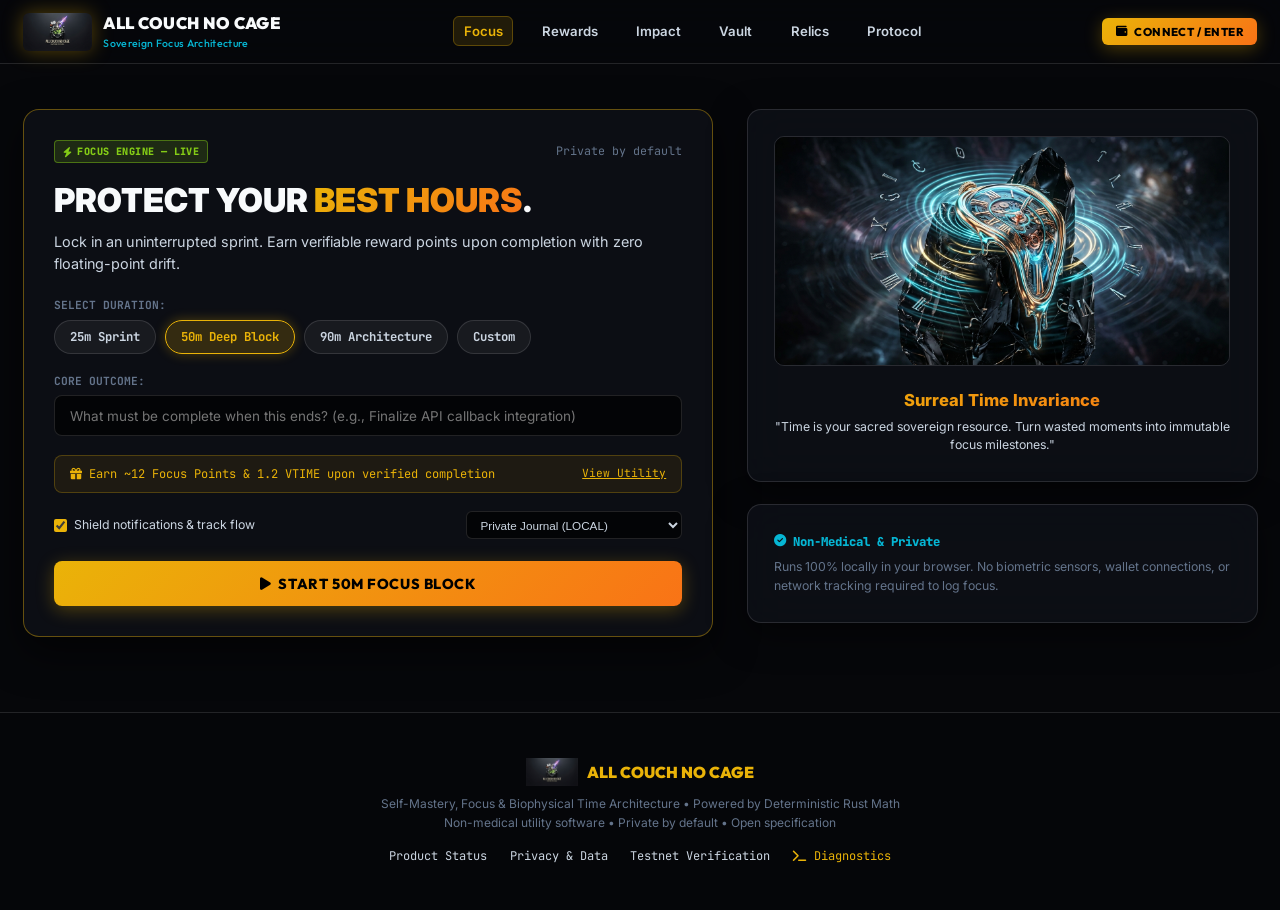
==== commit b636c335: "feat(impact-ledger): Human Essentials & Lifecycle Impact Ledger with verified carbon accounting and " ====
--- a/index.html
+++ b/index.html
@@ -38,6 +38,7 @@
       <ul class="nav-links">
         <li><a href="index.html" class="active">Focus</a></li>
         <li><a href="rewards.html">Rewards</a></li>
+        <li><a href="impact.html">Impact</a></li>
         <li><a href="vault.html">Vault</a></li>
         <li><a href="relics.html">Relics</a></li>
         <li><a href="protocol.html">Protocol</a></li>
@@ -216,7 +217,7 @@
       <div style="font-family: var(--font-mono); font-size: 0.8rem; color: var(--text-main); margin-bottom: 1rem;">
         <div style="display: flex; justify-content: space-between; margin-bottom: 0.35rem;">
           <span>Runtime Version:</span>
-          <span class="truth-badge badge-live">v3.1.0-multi-page</span>
+          <span class="truth-badge badge-live">v3.2.0-multi-page</span>
         </div>
         <div style="display: flex; justify-content: space-between;">
           <span>Storage Schema:</span>
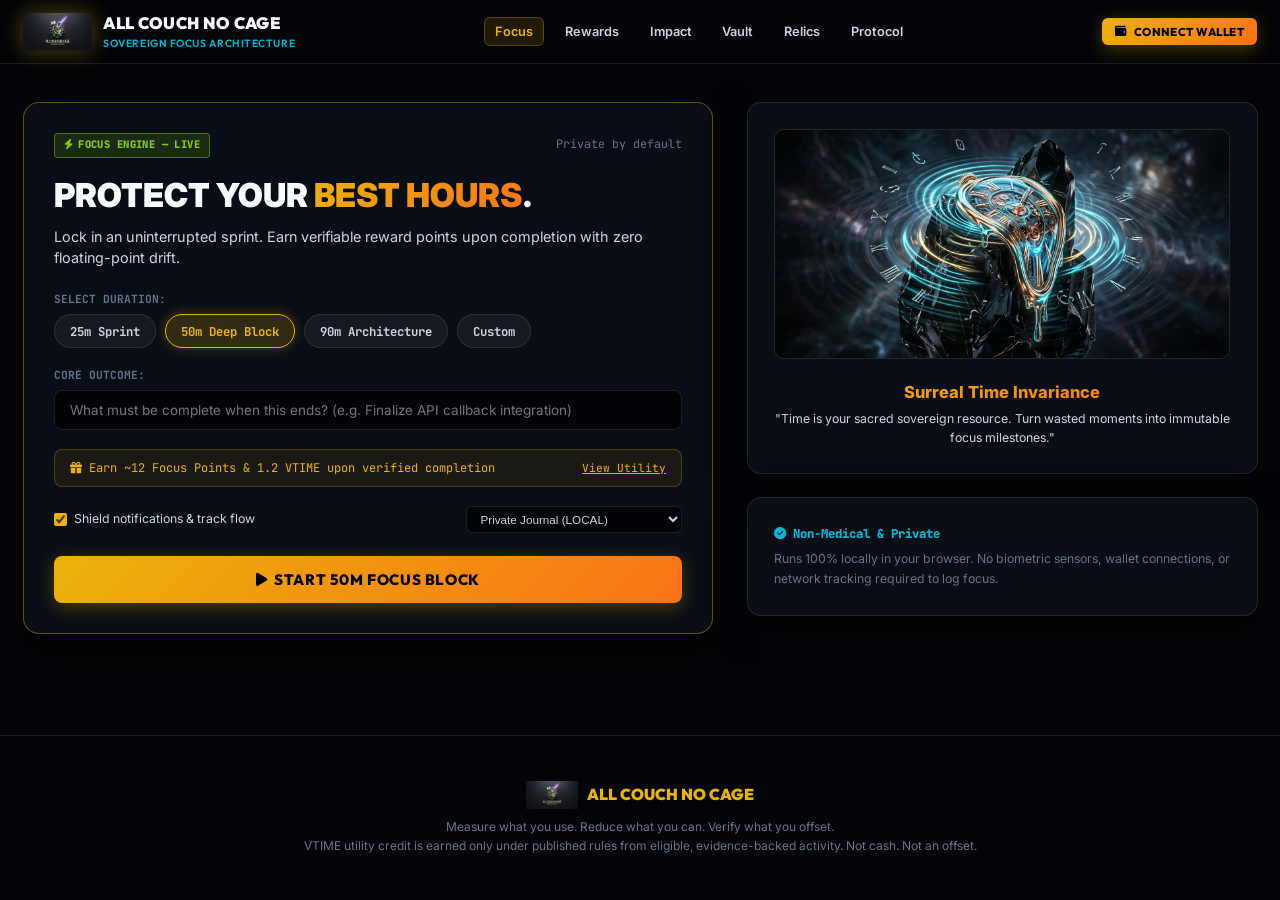
==== commit b66b973a: "fix(web): restore focus root, real zero-state shell, and github pages deploy workflow" ====
--- a/index.html
+++ b/index.html
@@ -3,7 +3,7 @@
 <head>
   <meta charset="UTF-8" />
   <meta name="viewport" content="width=device-width, initial-scale=1.0" />
-  <title>ALL COUCH NO CAGE — Focus & Deep Work Engine</title>
+  <title>Focus Engine — ALL COUCH NO CAGE</title>
   <meta name="description" content="Protect your best work hours with private focus sessions, adaptive guidance, and verifiable progress." />
   
   <!-- Google Fonts -->
@@ -46,7 +46,7 @@
 
       <div class="nav-actions">
         <button class="btn btn-gold btn-sm" id="globalConnectWalletBtn">
-          <i class="fa-solid fa-wallet"></i> Connect / Enter
+          <i class="fa-solid fa-wallet"></i> Connect Wallet
         </button>
       </div>
     </div>
@@ -90,7 +90,7 @@
           <label style="font-family: var(--font-mono); font-size: 0.75rem; color: var(--text-dim); text-transform: uppercase; font-weight: 700; display: block; margin-bottom: 0.4rem;">
             Core Outcome:
           </label>
-          <input type="text" id="sessionIntention" class="intention-input" placeholder="What must be complete when this ends? (e.g., Finalize API callback integration)" />
+          <input type="text" id="sessionIntention" class="intention-input" placeholder="What must be complete when this ends? (e.g. Finalize API callback integration)" />
         </div>
 
         <!-- Reward Estimate Pill -->
@@ -144,7 +144,7 @@
         </div>
       </div>
 
-      <!-- Right Column: Visual Anchor & Quiet Inspiration -->
+      <!-- Right Column: Visual Anchor & Honest Notice -->
       <div>
         <div class="glass-panel" style="margin-bottom: 1.5rem; text-align: center;">
           <img src="images/dali_clock.jpg" alt="Surreal Timepiece Relic" style="width: 100%; height: 230px; object-fit: cover; border-radius: 10px; margin-bottom: 1rem; border: 1px solid var(--border-glass);" />
@@ -206,36 +206,6 @@
     </div>
   </div>
 
-  <!-- System Diagnostics Modal -->
-  <div class="modal-overlay" id="diagModal">
-    <div class="lightbox-card" style="max-width: 600px;">
-      <div style="display: flex; justify-content: space-between; align-items: center; border-bottom: 1px solid var(--border-glass); padding-bottom: 0.85rem; margin-bottom: 1rem;">
-        <h3 style="font-size: 1.1rem; font-weight: 800;" class="gold-gradient"><i class="fa-solid fa-microchip"></i> System Diagnostics</h3>
-        <button id="closeDiagBtn" style="background: transparent; border: none; color: var(--text-muted); font-size: 1.4rem; cursor: pointer;">&times;</button>
-      </div>
-
-      <div style="font-family: var(--font-mono); font-size: 0.8rem; color: var(--text-main); margin-bottom: 1rem;">
-        <div style="display: flex; justify-content: space-between; margin-bottom: 0.35rem;">
-          <span>Runtime Version:</span>
-          <span class="truth-badge badge-live">v3.2.0-multi-page</span>
-        </div>
-        <div style="display: flex; justify-content: space-between;">
-          <span>Storage Schema:</span>
-          <span class="text-lime">acnc_session_v3 (Integer Monotonic)</span>
-        </div>
-      </div>
-
-      <div style="background: rgba(0,0,0,0.7); border: 1px solid var(--border-glass); border-radius: 8px; padding: 0.75rem; max-height: 180px; overflow-y: auto; font-family: var(--font-mono); margin-bottom: 1rem;" id="diagLogList"></div>
-
-      <div style="display: flex; justify-content: space-between; align-items: center;">
-        <button class="btn btn-glass btn-sm" id="clearStateBtn">
-          <i class="fa-solid fa-trash-can text-flame"></i> Reset Local State
-        </button>
-        <span style="font-size: 0.75rem; color: var(--text-dim);">Safe Client-Only Reset</span>
-      </div>
-    </div>
-  </div>
-
   <!-- Shared Footer -->
   <footer class="footer">
     <div class="footer-brand">
@@ -243,15 +213,9 @@
       <span>ALL COUCH NO CAGE</span>
     </div>
     <p class="footer-copy">
-      Self-Mastery, Focus & Biophysical Time Architecture • Powered by Deterministic Rust Math<br />
-      Non-medical utility software • Private by default • Open specification
+      Measure what you use. Reduce what you can. Verify what you offset.<br />
+      VTIME utility credit is earned only under published rules from eligible, evidence-backed activity. Not cash. Not an offset.
     </p>
-    <div style="margin-top: 1rem; display: flex; gap: 1.5rem; justify-content: center; font-size: 0.8rem; font-family: var(--font-mono);">
-      <a href="docs/PRODUCT_STATUS.md" style="color: var(--text-muted); text-decoration: none;">Product Status</a>
-      <a href="docs/PRIVACY_AND_DATA.md" style="color: var(--text-muted); text-decoration: none;">Privacy & Data</a>
-      <a href="docs/TESTNET_VERIFICATION.md" style="color: var(--text-muted); text-decoration: none;">Testnet Verification</a>
-      <a href="#" id="diagToggleBtn" style="color: var(--accent-gold); text-decoration: none;"><i class="fa-solid fa-terminal"></i> Diagnostics</a>
-    </div>
   </footer>
 
   <script src="self_healing_client.js"></script>
--- a/style.css
+++ b/style.css
@@ -1,16 +1,18 @@
 /* ==========================================================================
-   ALL COUCH NO CAGE — TRUTH-ALIGNED MULTI-PAGE PRODUCT SHELL (V3.1)
-   Palette: Cosmic Dark (#06070A), Melted Gold (#EAB308), Liquid Cyan (#06B6D4),
-            Plasma Purple (#A855F7), Flame Orange (#F97316), Emerald Lime (#84CC16)
+   ALL COUCH NO CAGE — TRUTH-ALIGNED PRODUCT SHELL & MEASUREMENT ENGINE (V4.0)
+   Palette: Cosmic Dark (#040508), Deep Obsidian (#0B0F17), Melted Gold (#EAB308),
+            Liquid Cyan (#06B6D4), Flame Orange (#F97316), Emerald Lime (#84CC16)
    ========================================================================== */
 
 :root {
-  --bg-dark: #06070a;
-  --bg-card: rgba(14, 17, 24, 0.82);
-  --bg-card-hover: rgba(20, 24, 34, 0.92);
-  --border-glass: rgba(255, 255, 255, 0.12);
+  --bg-dark: #040508;
+  --bg-card: rgba(11, 15, 23, 0.88);
+  --bg-card-hover: rgba(18, 24, 38, 0.95);
+  --bg-input: rgba(0, 0, 0, 0.65);
+  --border-glass: rgba(255, 255, 255, 0.1);
   --border-glow-gold: rgba(234, 179, 8, 0.4);
   --border-glow-cyan: rgba(6, 182, 212, 0.4);
+  --border-glow-lime: rgba(132, 204, 22, 0.4);
 
   --text-main: #f8fafc;
   --text-muted: #cbd5e1;
@@ -21,6 +23,7 @@
   --accent-purple: #a855f7;
   --accent-flame: #f97316;
   --accent-lime: #84cc16;
+  --accent-emerald: #10b981;
 
   --font-display: 'Outfit', -apple-system, sans-serif;
   --font-body: 'Inter', sans-serif;
@@ -34,7 +37,7 @@
 body { overflow-x: hidden; min-height: 100vh; background-color: var(--bg-dark); position: relative; display: flex; flex-direction: column; }
 
 /* Ambient Liquid Light Orbs */
-.liquid-orb { position: fixed; border-radius: 50%; filter: blur(140px); pointer-events: none; z-index: -1; opacity: 0.22; }
+.liquid-orb { position: fixed; border-radius: 50%; filter: blur(140px); pointer-events: none; z-index: -1; opacity: 0.2; }
 .orb-gold { top: -10%; left: 15%; width: 50vw; height: 50vw; background: radial-gradient(circle, var(--accent-gold), transparent 70%); }
 .orb-cyan { top: 35%; right: -10%; width: 45vw; height: 45vw; background: radial-gradient(circle, var(--accent-cyan), transparent 70%); }
 .orb-purple { bottom: -10%; left: -10%; width: 55vw; height: 55vw; background: radial-gradient(circle, var(--accent-purple), transparent 70%); }
@@ -46,38 +49,56 @@
 /* Typography Gradients */
 .gold-gradient { background: linear-gradient(135deg, var(--accent-gold), var(--accent-flame)); -webkit-background-clip: text; -webkit-text-fill-color: transparent; }
 .cyan-gradient { background: linear-gradient(135deg, var(--accent-cyan), var(--accent-purple)); -webkit-background-clip: text; -webkit-text-fill-color: transparent; }
-
-/* STANDARDIZED TRUTH BADGES */
-.truth-badge {
+.lime-gradient { background: linear-gradient(135deg, var(--accent-lime), var(--accent-emerald)); -webkit-background-clip: text; -webkit-text-fill-color: transparent; }
+
+/* Color utilities */
+.text-gold { color: var(--accent-gold) !important; }
+.text-cyan { color: var(--accent-cyan) !important; }
+.text-lime { color: var(--accent-lime) !important; }
+.text-flame { color: var(--accent-flame) !important; }
+.text-purple { color: var(--accent-purple) !important; }
+.text-dim { color: var(--text-dim) !important; }
+.text-muted { color: var(--text-muted) !important; }
+
+/* Truth & Status Badges */
+.truth-badge, .status-badge {
   display: inline-flex;
   align-items: center;
   gap: 0.35rem;
-  padding: 0.2rem 0.55rem;
+  padding: 0.25rem 0.6rem;
   font-family: var(--font-mono);
-  font-size: 0.68rem;
+  font-size: 0.7rem;
   font-weight: 800;
   border-radius: 4px;
   text-transform: uppercase;
   letter-spacing: 0.04em;
-}
+  white-space: nowrap;
+}
+
+.status-user-entered { background: rgba(245, 158, 11, 0.15); color: #f59e0b; border: 1px solid rgba(245, 158, 11, 0.45); }
+.status-receipt-backed { background: rgba(59, 130, 246, 0.15); color: #60a5fa; border: 1px solid rgba(59, 130, 246, 0.45); }
+.status-metered { background: rgba(16, 185, 129, 0.15); color: #34d399; border: 1px solid rgba(16, 185, 129, 0.45); }
+.status-attested { background: rgba(168, 85, 247, 0.15); color: #c084fc; border: 1px solid rgba(168, 85, 247, 0.45); }
+.status-registry-verified { background: rgba(132, 204, 22, 0.18); color: #a3e635; border: 1px solid rgba(132, 204, 22, 0.55); box-shadow: 0 0 10px rgba(132, 204, 22, 0.2); }
+.status-estimated { background: rgba(148, 163, 184, 0.15); color: #cbd5e1; border: 1px solid rgba(148, 163, 184, 0.4); }
+.status-unverified { background: rgba(239, 68, 68, 0.15); color: #f87171; border: 1px solid rgba(239, 68, 68, 0.4); }
 
 .badge-live { background: rgba(132, 204, 22, 0.15); color: var(--accent-lime); border: 1px solid rgba(132, 204, 22, 0.45); }
 .badge-local { background: rgba(234, 179, 8, 0.15); color: var(--accent-gold); border: 1px solid rgba(234, 179, 8, 0.45); }
 .badge-testnet { background: rgba(6, 182, 212, 0.15); color: var(--accent-cyan); border: 1px solid rgba(6, 182, 212, 0.45); }
 .badge-demo { background: rgba(168, 85, 247, 0.15); color: var(--accent-purple); border: 1px solid rgba(168, 85, 247, 0.45); }
 .badge-pending { background: rgba(148, 163, 184, 0.15); color: #94a3b8; border: 1px solid rgba(148, 163, 184, 0.4); }
-.badge-verified { background: rgba(16, 185, 129, 0.2); color: #10b981; border: 1px solid rgba(16, 185, 129, 0.5); }
 
 /* Header & Navigation Bar */
-.navbar { position: sticky; top: 0; z-index: 100; background: rgba(6, 7, 10, 0.9); backdrop-filter: blur(20px); -webkit-backdrop-filter: blur(20px); border-bottom: 1px solid var(--border-glass); }
-.nav-container { max-width: 1320px; margin: 0 auto; padding: 0.75rem 1.5rem; display: flex; align-items: center; justify-content: space-between; gap: 1.5rem; }
+.navbar { position: sticky; top: 0; z-index: 100; background: rgba(4, 5, 8, 0.92); backdrop-filter: blur(20px); -webkit-backdrop-filter: blur(20px); border-bottom: 1px solid var(--border-glass); }
+.nav-container { max-width: 1360px; margin: 0 auto; padding: 0.75rem 1.5rem; display: flex; align-items: center; justify-content: space-between; gap: 1.5rem; }
 .brand { display: flex; align-items: center; gap: 0.75rem; text-decoration: none; color: var(--text-main); }
 .brand-logo-img { height: 38px; width: auto; filter: drop-shadow(0 0 10px rgba(234, 179, 8, 0.35)); border-radius: 6px; }
 .brand-text { font-family: var(--font-display); font-weight: 900; font-size: 1.1rem; letter-spacing: 0.02em; }
-.brand-sub { font-size: 0.7rem; color: var(--accent-cyan); display: block; font-weight: 500; }
-
-.nav-links { display: flex; gap: 1.25rem; list-style: none; align-items: center; }
-.nav-links a { color: var(--text-muted); text-decoration: none; font-size: 0.88rem; font-weight: 600; padding: 0.4rem 0.65rem; border-radius: 6px; transition: var(--transition-glass); }
+.brand-sub { font-size: 0.7rem; color: var(--accent-cyan); display: block; font-weight: 600; text-transform: uppercase; letter-spacing: 0.05em; }
+
+.nav-links { display: flex; gap: 0.75rem; list-style: none; align-items: center; flex-wrap: wrap; }
+.nav-links a { color: var(--text-muted); text-decoration: none; font-size: 0.85rem; font-weight: 600; padding: 0.4rem 0.65rem; border-radius: 6px; transition: var(--transition-glass); }
 .nav-links a:hover { color: var(--accent-gold); background: rgba(255, 255, 255, 0.04); }
 .nav-links a.active { color: var(--accent-gold); background: rgba(234, 179, 8, 0.12); border: 1px solid rgba(234, 179, 8, 0.3); }
 
@@ -89,16 +110,18 @@
 .btn-gold:hover { transform: translateY(-2px); box-shadow: 0 6px 22px rgba(234, 179, 8, 0.5); }
 .btn-cyan { background: linear-gradient(135deg, var(--accent-cyan), var(--accent-purple)); color: #fff; padding: 0.7rem 1.4rem; font-size: 0.88rem; box-shadow: 0 4px 18px rgba(6, 182, 212, 0.3); }
 .btn-cyan:hover { transform: translateY(-2px); box-shadow: 0 6px 22px rgba(6, 182, 212, 0.5); }
+.btn-lime { background: linear-gradient(135deg, var(--accent-lime), var(--accent-emerald)); color: #000; padding: 0.7rem 1.4rem; font-size: 0.88rem; box-shadow: 0 4px 18px rgba(132, 204, 22, 0.3); }
+.btn-lime:hover { transform: translateY(-2px); box-shadow: 0 6px 22px rgba(132, 204, 22, 0.5); }
 .btn-glass { background: rgba(255, 255, 255, 0.06); border: 1px solid var(--border-glass); color: var(--text-main); padding: 0.7rem 1.4rem; font-size: 0.88rem; backdrop-filter: blur(12px); }
 .btn-glass:hover { background: rgba(255, 255, 255, 0.12); border-color: var(--accent-gold); }
 .btn-sm { padding: 0.45rem 0.9rem; font-size: 0.76rem; border-radius: 6px; }
-.btn-lg { padding: 0.9rem 1.8rem; font-size: 0.96rem; }
+.btn-lg { padding: 0.95rem 2rem; font-size: 1rem; }
 
 /* Page Layout */
-.page-container { max-width: 1280px; margin: 0 auto; padding: 3rem 1.5rem 5rem; flex: 1; width: 100%; }
+.page-container { max-width: 1320px; margin: 0 auto; padding: 2.5rem 1.5rem 5rem; flex: 1; width: 100%; }
 .page-header { margin-bottom: 2.25rem; }
-.page-title { font-size: 2.4rem; font-weight: 900; letter-spacing: -0.02em; margin-bottom: 0.4rem; }
-.page-desc { color: var(--text-muted); font-size: 1.02rem; max-width: 760px; line-height: 1.55; }
+.page-title { font-size: 2.3rem; font-weight: 900; letter-spacing: -0.02em; margin-bottom: 0.4rem; }
+.page-desc { color: var(--text-muted); font-size: 1rem; max-width: 820px; line-height: 1.6; }
 
 /* Focus Page Components */
 .focus-grid { display: grid; grid-template-columns: 1.15fr 0.85fr; gap: 2.25rem; align-items: start; }
@@ -138,7 +161,7 @@
 .active-countdown-banner { display: none; background: rgba(6, 182, 212, 0.1); border: 1px solid var(--border-glow-cyan); border-radius: 10px; padding: 1rem 1.25rem; margin-bottom: 1.25rem; align-items: center; justify-content: space-between; }
 .countdown-digits { font-family: var(--font-mono); font-size: 1.85rem; font-weight: 900; color: var(--accent-cyan); letter-spacing: 0.04em; }
 
-/* Rewards Hub Stats Grid */
+/* Rewards Stats Grid */
 .stats-grid { display: grid; grid-template-columns: repeat(auto-fit, minmax(220px, 1fr)); gap: 1.25rem; margin-bottom: 2.25rem; }
 .stat-card { background: var(--bg-card); border: 1px solid var(--border-glass); border-radius: 12px; padding: 1.25rem; }
 .stat-label { font-size: 0.75rem; color: var(--text-dim); font-family: var(--font-mono); text-transform: uppercase; margin-bottom: 0.35rem; }
@@ -149,11 +172,26 @@
 .utility-card { background: var(--bg-card); border: 1px solid var(--border-glass); border-radius: 12px; padding: 1.5rem; display: flex; flex-direction: column; justify-content: space-between; transition: var(--transition-glass); }
 .utility-card:hover { border-color: var(--accent-cyan); transform: translateY(-3px); }
 
-/* Smart Contract & Table Components */
+/* Tables */
 .data-table { width: 100%; border-collapse: collapse; font-family: var(--font-mono); font-size: 0.82rem; }
 .data-table th { text-align: left; padding: 0.75rem 1rem; color: var(--text-dim); border-bottom: 1px solid var(--border-glass); text-transform: uppercase; }
 .data-table td { padding: 0.85rem 1rem; border-bottom: 1px solid rgba(255, 255, 255, 0.05); color: var(--text-main); }
 .data-table tr:hover td { background: rgba(255, 255, 255, 0.02); }
+
+/* Evidence Hash Pill */
+.evidence-hash-pill {
+  display: inline-flex;
+  align-items: center;
+  gap: 0.5rem;
+  background: rgba(0, 0, 0, 0.75);
+  border: 1px solid var(--border-glass);
+  padding: 0.4rem 0.8rem;
+  border-radius: 6px;
+  font-family: var(--font-mono);
+  font-size: 0.72rem;
+  color: var(--accent-cyan);
+  word-break: break-all;
+}
 
 /* Tabbed Protocol Documentation */
 .tabs-nav { display: flex; gap: 0.5rem; border-bottom: 1px solid var(--border-glass); margin-bottom: 2rem; overflow-x: auto; padding-bottom: 0.25rem; }
@@ -162,7 +200,8 @@
 .tab-btn.active { color: var(--accent-gold); background: rgba(234, 179, 8, 0.15); border: 1px solid rgba(234, 179, 8, 0.4); }
 
 .tab-pane { display: none; }
-.tab-pane.active { display: block; }
+.tab-pane.active { display: block; animation: fadeIn 0.2s ease-in-out; }
+@keyframes fadeIn { from { opacity: 0; transform: translateY(4px); } to { opacity: 1; transform: translateY(0); } }
 
 /* Shared Relics Gallery */
 .shared-images-grid { display: grid; grid-template-columns: repeat(auto-fill, minmax(240px, 1fr)); gap: 1.5rem; }
@@ -174,16 +213,13 @@
 /* Modals */
 .modal-overlay { position: fixed; top: 0; left: 0; width: 100vw; height: 100vh; background: rgba(0, 0, 0, 0.88); backdrop-filter: blur(16px); z-index: 1000; display: flex; align-items: center; justify-content: center; opacity: 0; pointer-events: none; transition: var(--transition-glass); }
 .modal-overlay.active { opacity: 1; pointer-events: auto; }
-.lightbox-card { background: rgba(14, 17, 24, 0.96); border: 1px solid var(--accent-gold); max-width: 800px; width: 92%; border-radius: 16px; padding: 2rem; box-shadow: 0 20px 60px rgba(0,0,0,0.85); }
-.lightbox-img-box { position: relative; width: 100%; max-height: 420px; overflow: hidden; border-radius: 10px; border: 1px solid var(--border-glass); margin: 1.25rem 0; background: #000; display: flex; align-items: center; justify-content: center; }
-.lightbox-img-box img { max-width: 100%; max-height: 420px; object-fit: contain; }
+.lightbox-card { background: rgba(14, 17, 24, 0.96); border: 1px solid var(--accent-gold); max-width: 720px; width: 92%; border-radius: 16px; padding: 2rem; box-shadow: 0 20px 60px rgba(0,0,0,0.85); max-height: 90vh; overflow-y: auto; }
 
 /* Footer */
-.footer { border-top: 1px solid var(--border-glass); padding: 3rem 1.5rem; text-align: center; background: rgba(6, 7, 10, 0.98); }
+.footer { border-top: 1px solid var(--border-glass); padding: 3rem 1.5rem; text-align: center; background: rgba(4, 5, 8, 0.98); }
 .footer-brand { display: flex; align-items: center; justify-content: center; gap: 0.6rem; font-weight: 900; font-size: 1.05rem; margin-bottom: 0.5rem; color: var(--accent-gold); font-family: var(--font-display); }
 .footer-copy { font-size: 0.8rem; color: var(--text-dim); line-height: 1.6; }
 
-/* Reduced Motion */
 @media (prefers-reduced-motion: reduce) {
   *, ::before, ::after {
     animation-delay: -1ms !important;
